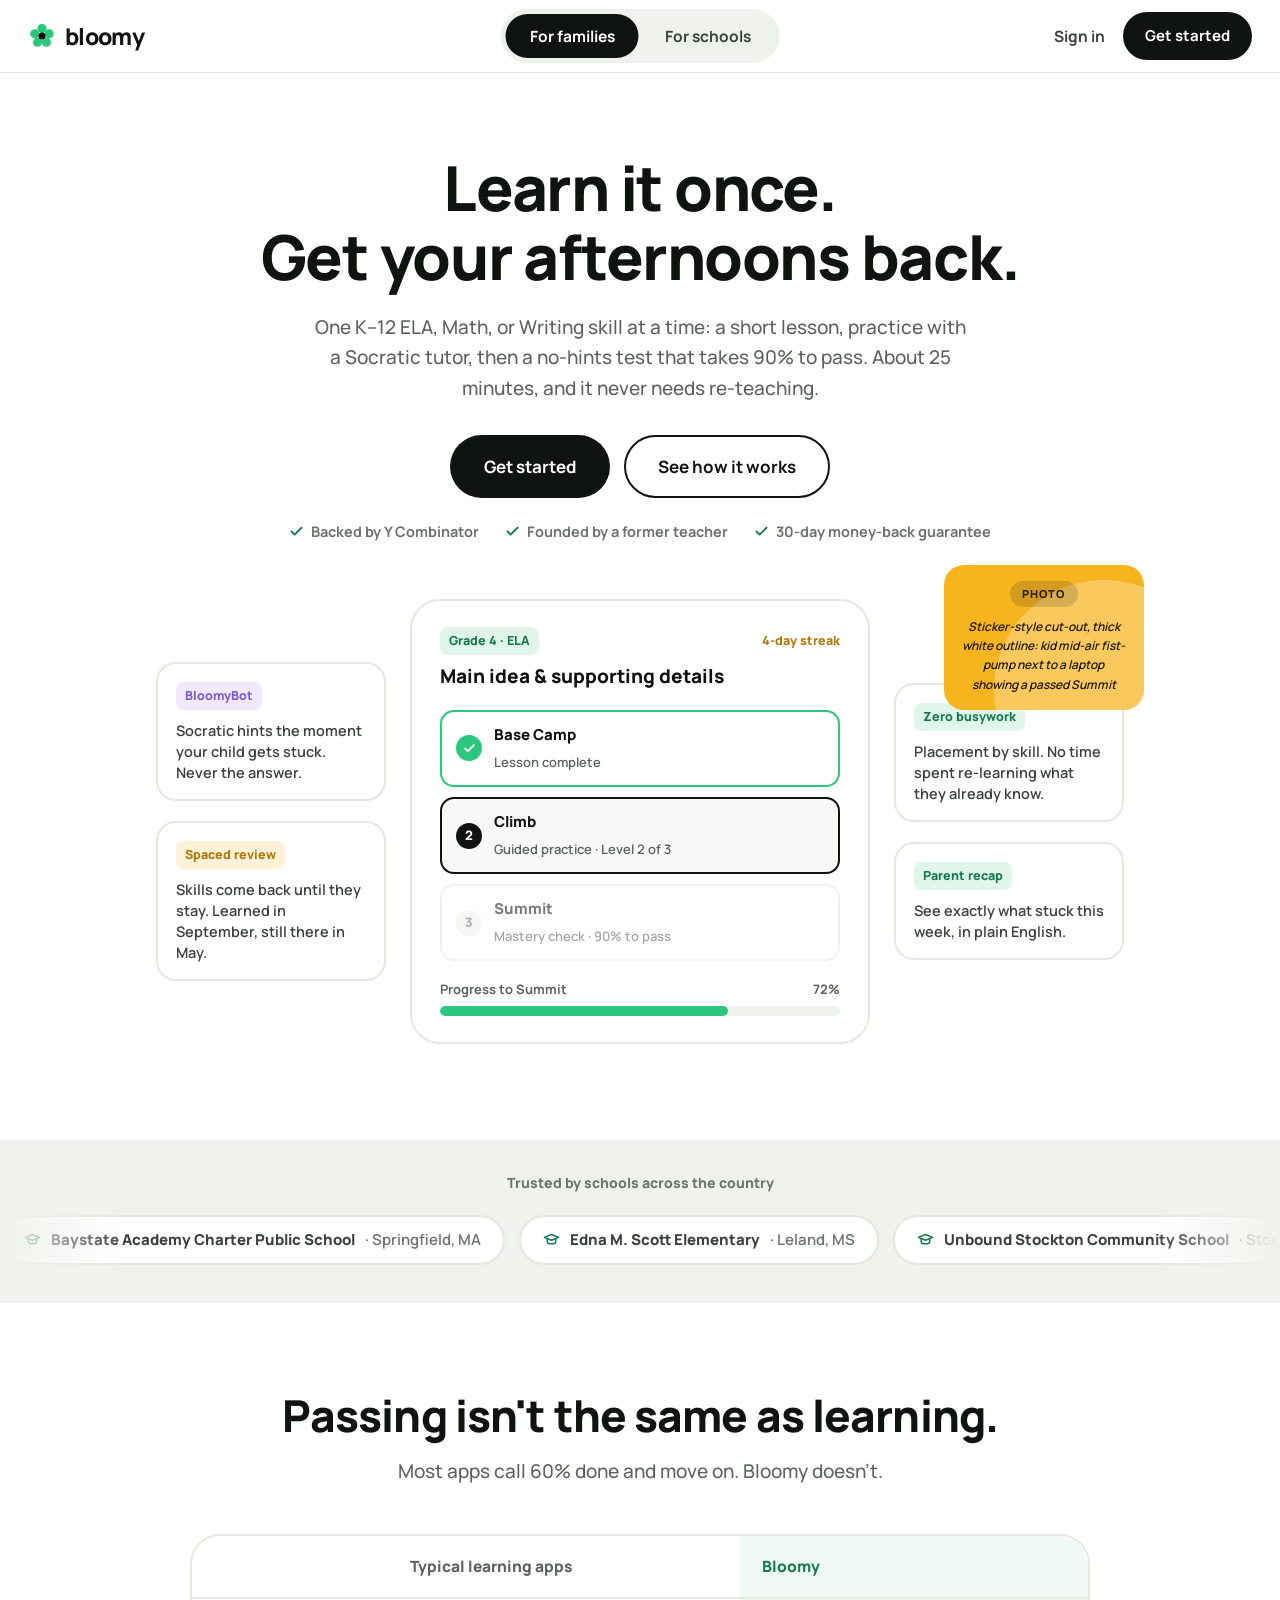
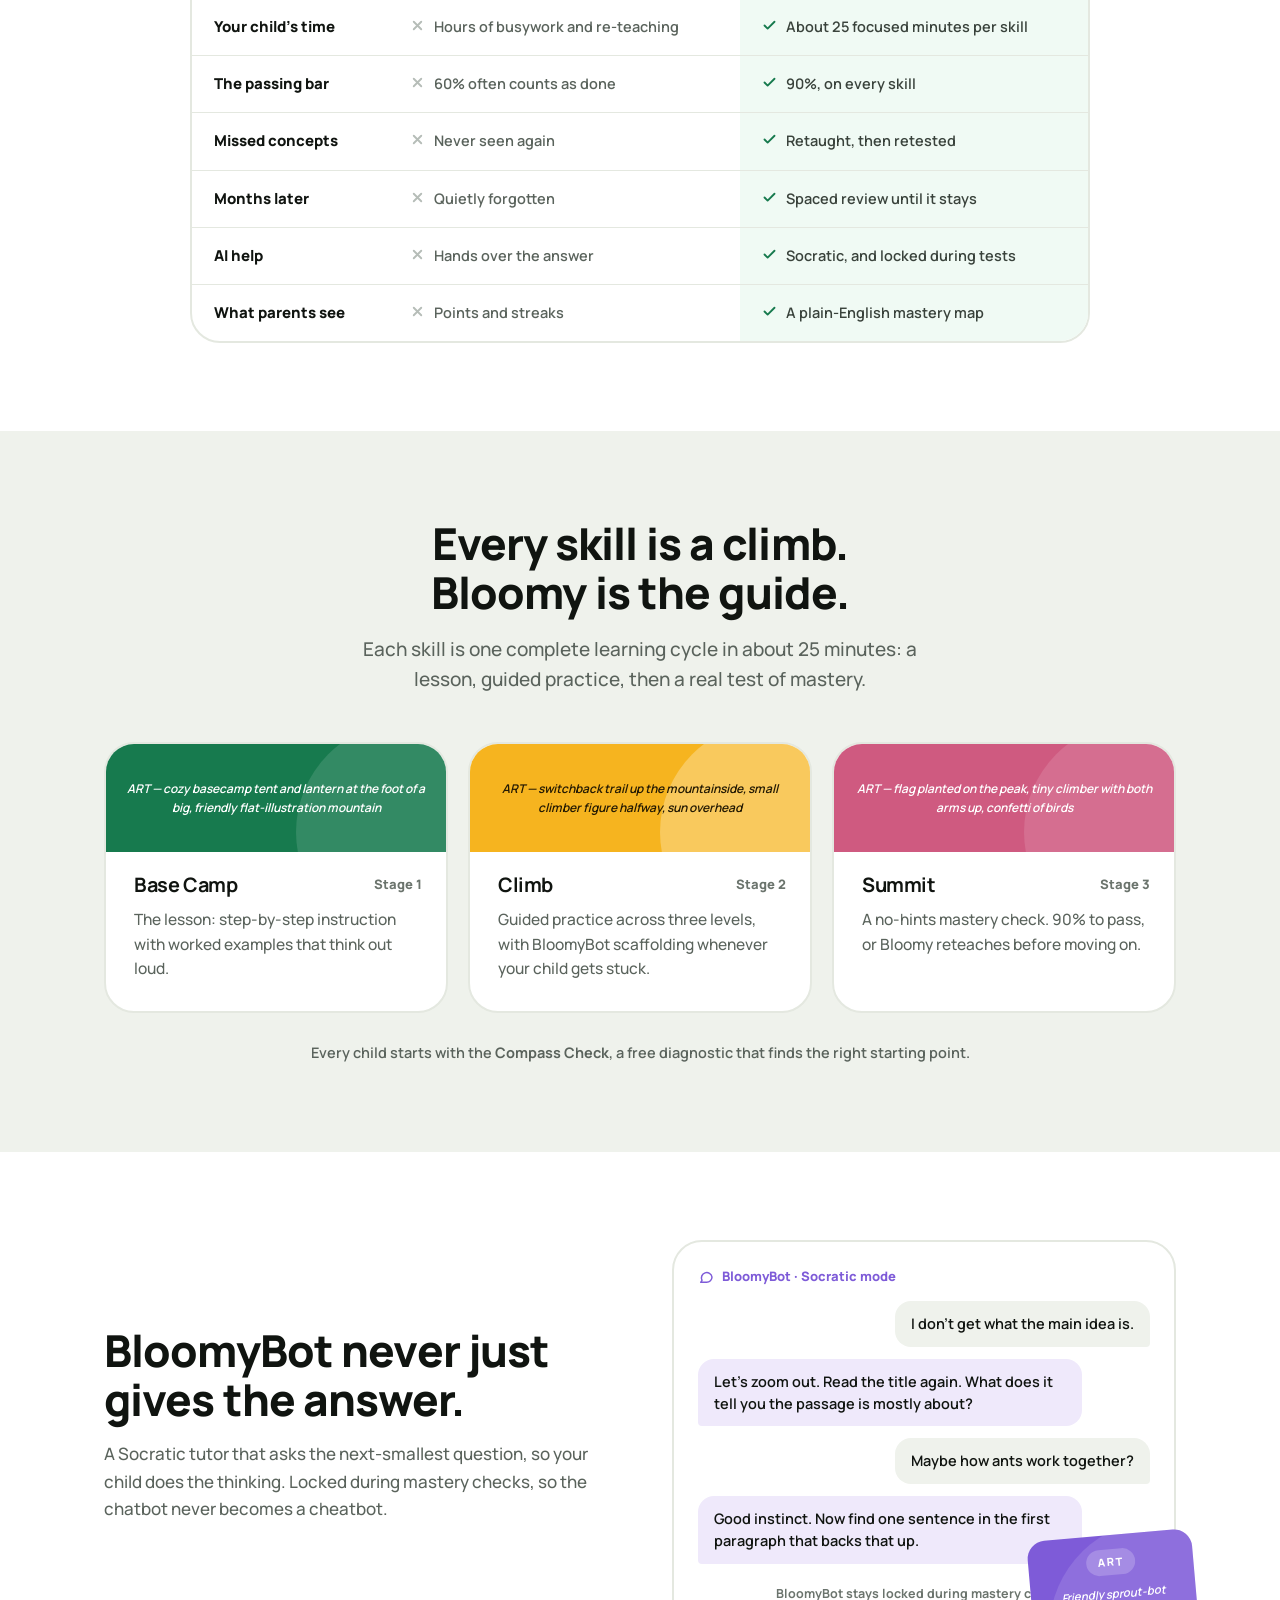
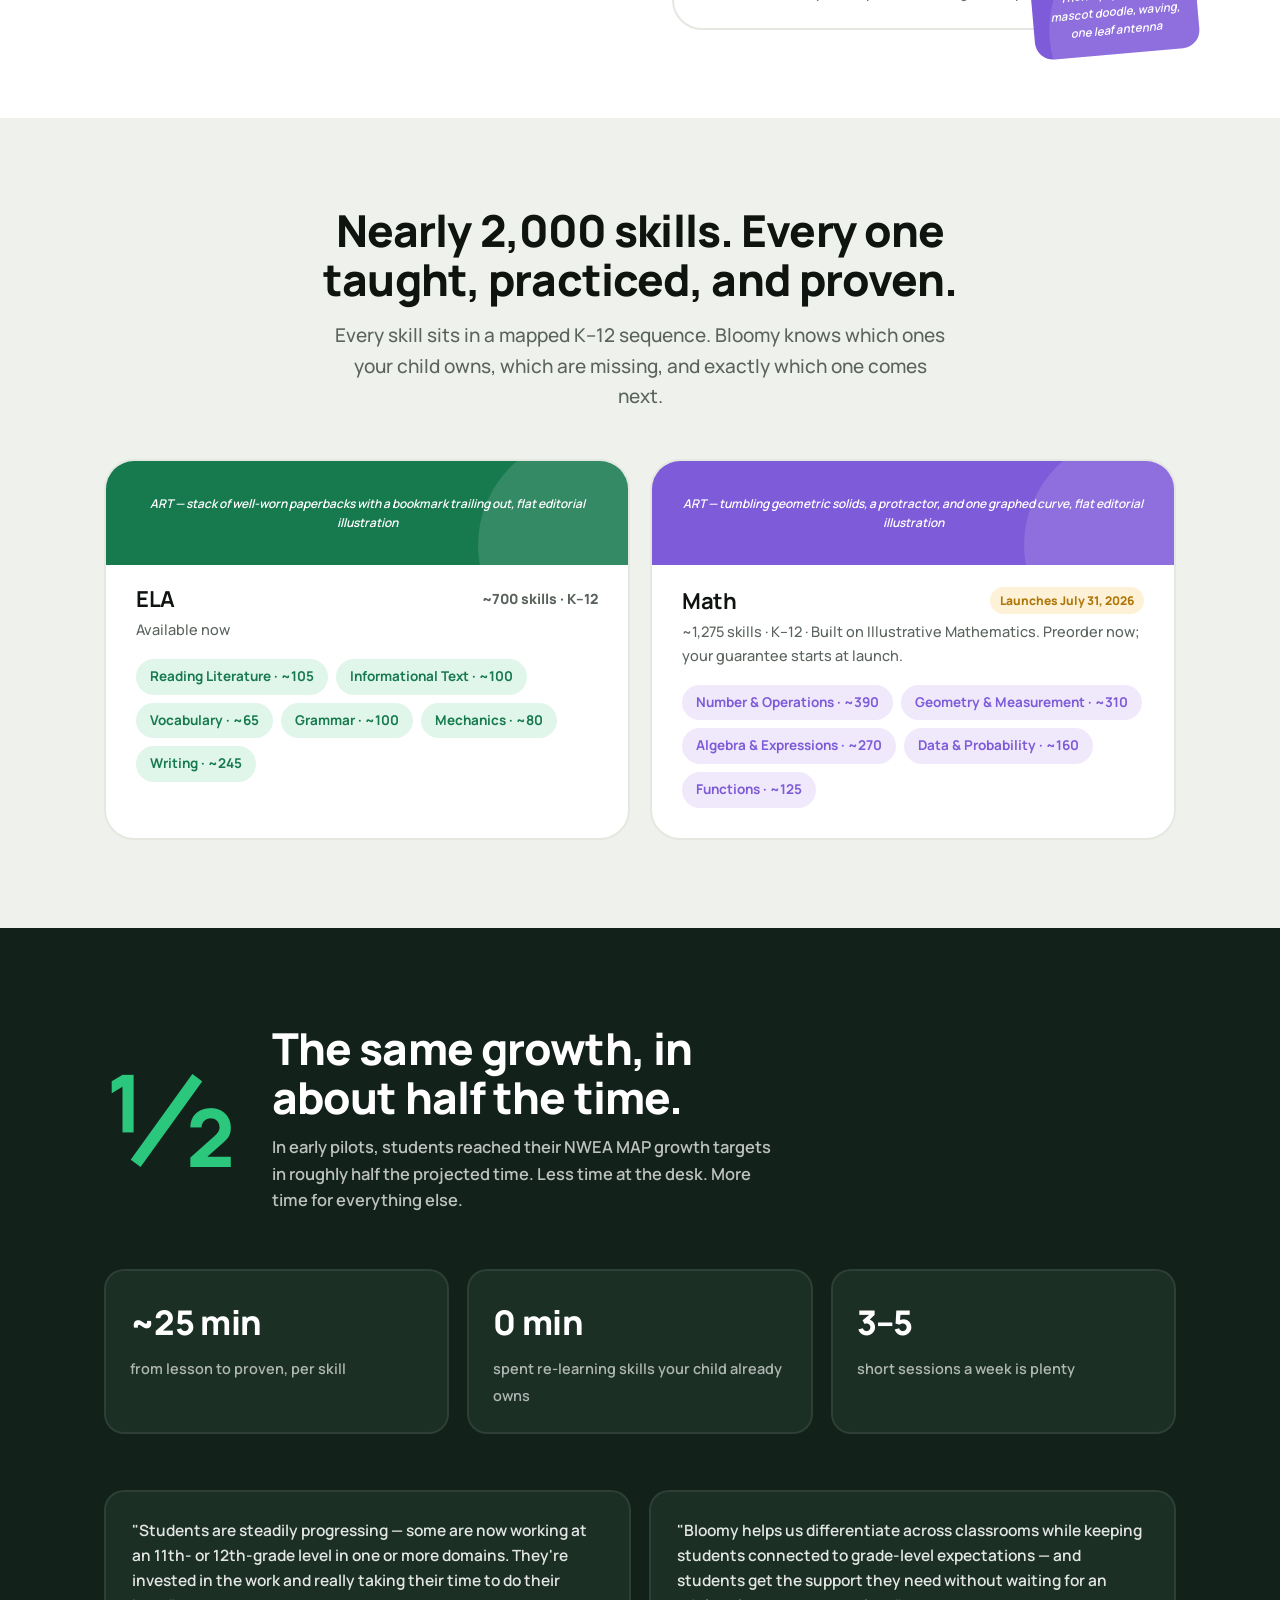
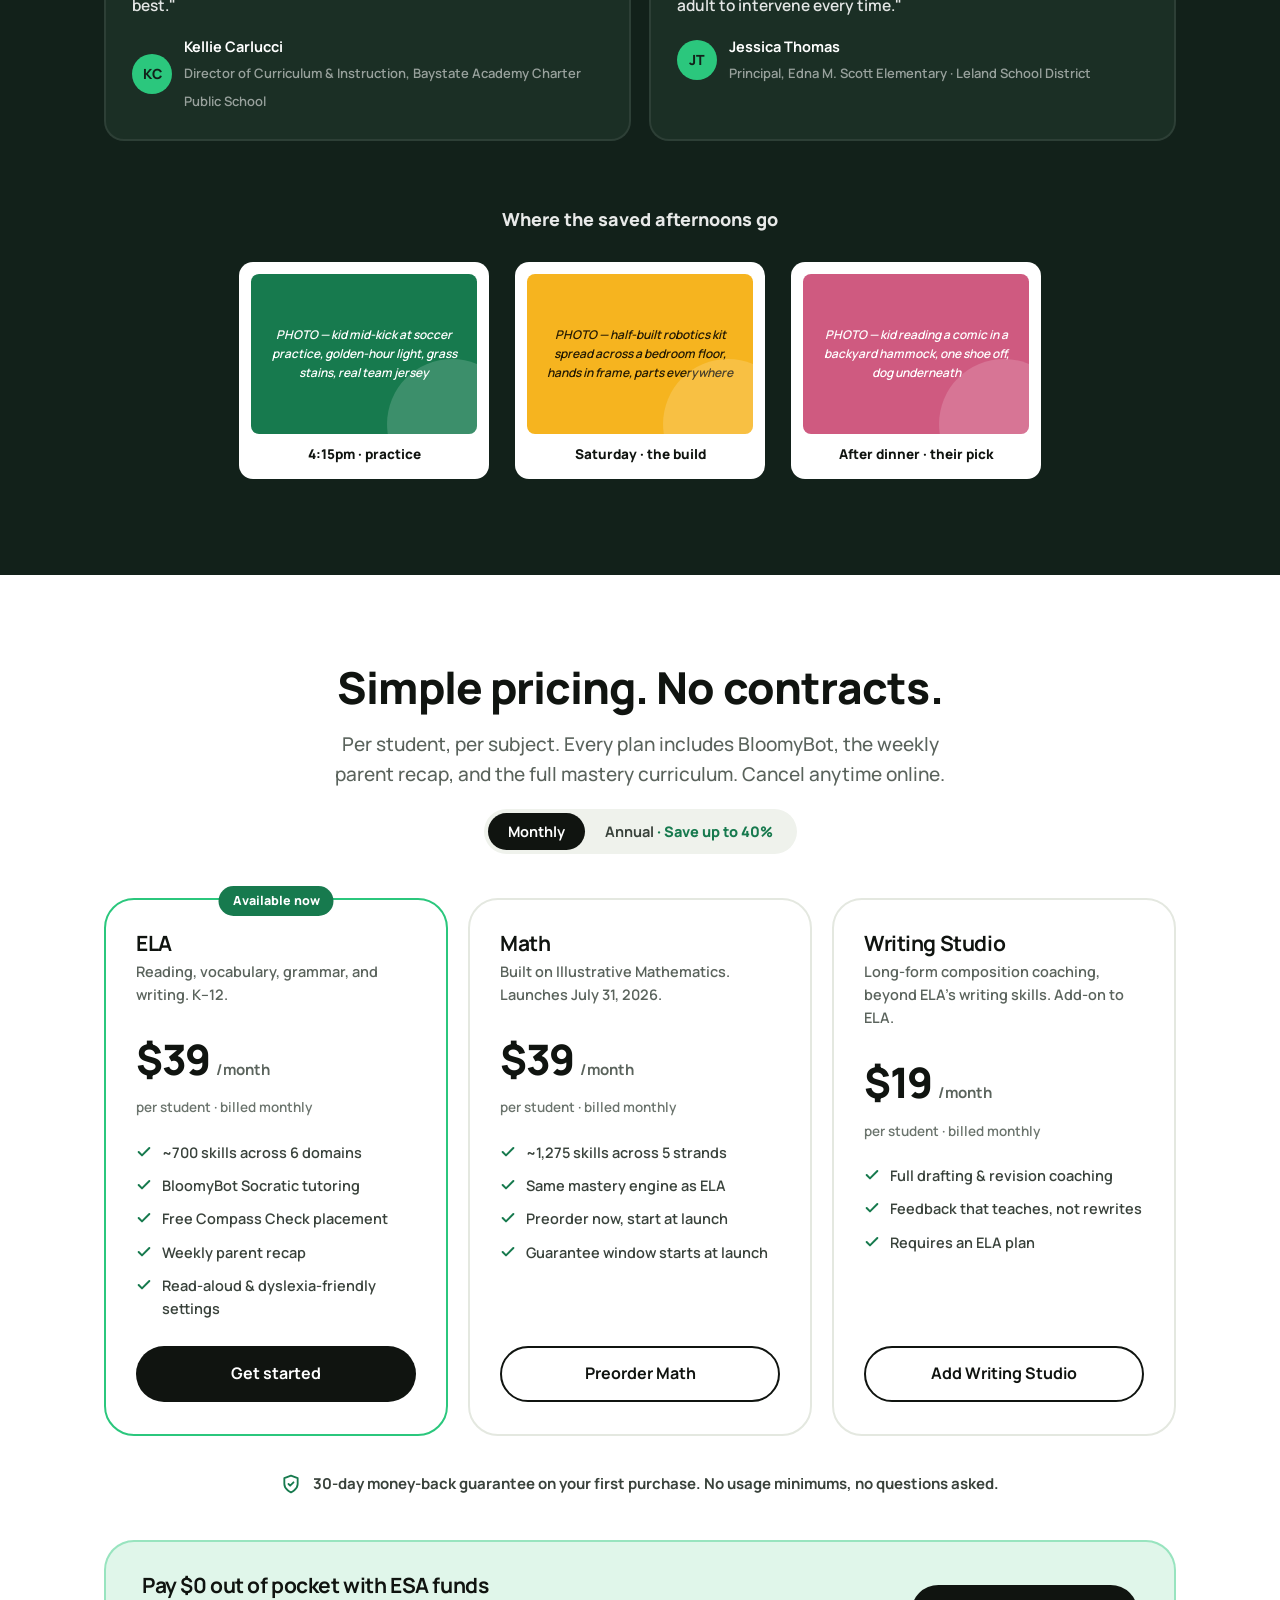
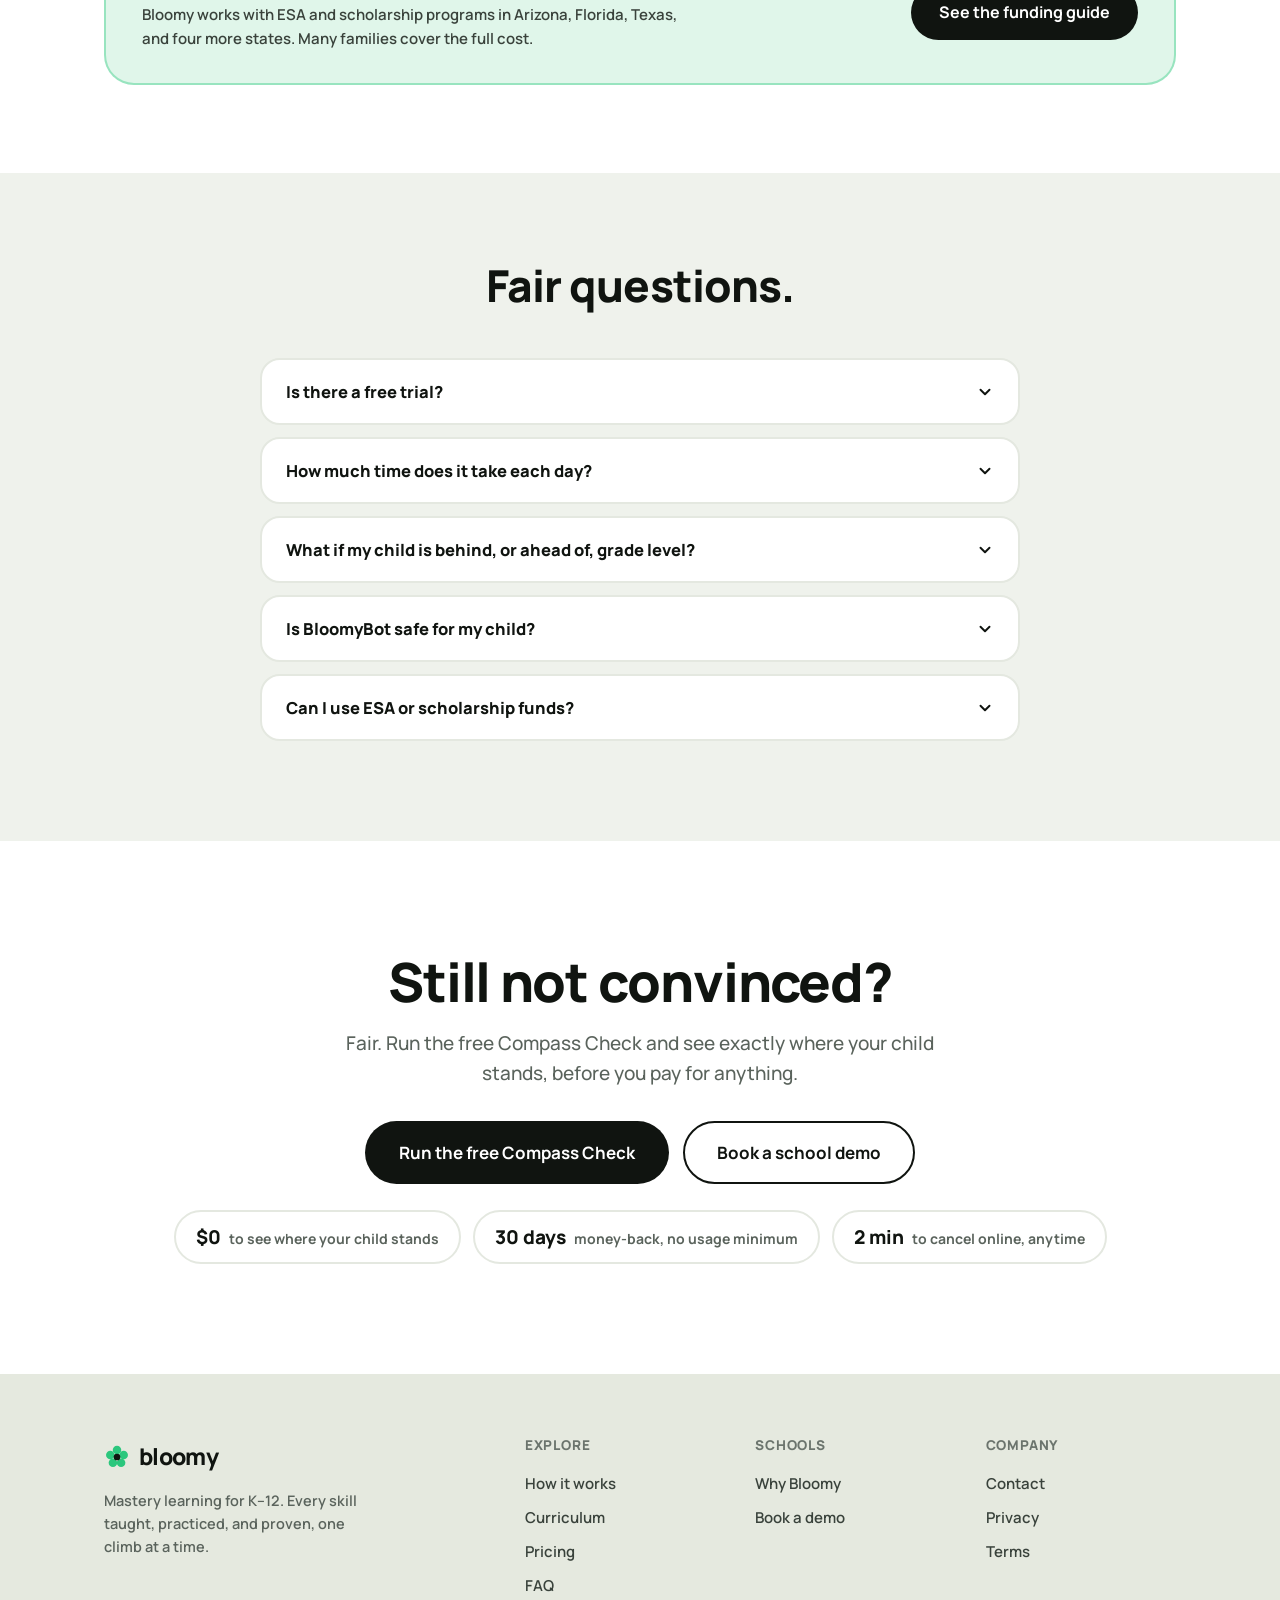
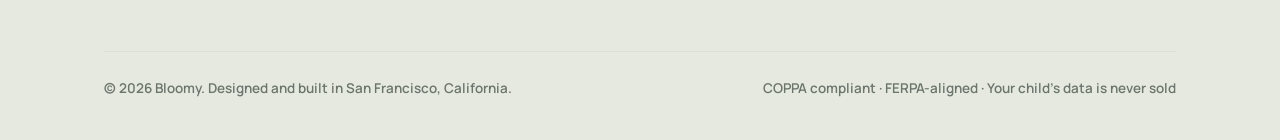
==== index.html @ f1a10308 "Bloomy marketing site redesign: families-first landing + schools page Knowt-inspired styling (flat s" ====
<!DOCTYPE html>
<html lang="en">
<head>
<meta charset="UTF-8">
<meta name="viewport" content="width=device-width, initial-scale=1.0">
<title>Bloomy — Mastery learning for K–12 families</title>
<meta name="description" content="Bloomy is mastery learning for K–12. Every skill taught, proven at 90%, and locked in, in about 25 minutes, so kids finish faster and keep what they learn. ELA now; Math July 31, 2026.">
<link rel="preconnect" href="https://fonts.googleapis.com">
<link rel="preconnect" href="https://fonts.gstatic.com" crossorigin>
<link href="https://fonts.googleapis.com/css2?family=Manrope:wght@500;600;700;800&display=swap" rel="stylesheet">
<link rel="stylesheet" href="styles.css">
</head>
<body>

<!-- ================= NAV ================= -->
<header class="nav">
  <div class="nav-inner">
    <a class="logo" href="index.html" aria-label="Bloomy home">
      <svg width="28" height="28" viewBox="0 0 28 28" aria-hidden="true">
        <g fill="#2bc77d">
          <circle cx="14" cy="6.5" r="4.6"/>
          <circle cx="21.2" cy="11.8" r="4.6"/>
          <circle cx="18.4" cy="20.2" r="4.6"/>
          <circle cx="9.6" cy="20.2" r="4.6"/>
          <circle cx="6.8" cy="11.8" r="4.6"/>
        </g>
        <circle cx="14" cy="14" r="3.6" fill="#101410"/>
      </svg>
      <span class="logo-word">bloomy</span>
    </a>

    <nav class="aud-switch" aria-label="Audience">
      <a href="index.html" class="active" aria-current="page">For families</a>
      <a href="schools.html">For schools</a>
    </nav>

    <div class="nav-cta">
      <a class="signin" href="#">Sign in</a>
      <a class="btn btn-dark" href="#pricing">Get started</a>
      <button class="nav-burger" aria-label="Open menu" aria-expanded="false">
        <svg width="22" height="22" viewBox="0 0 24 24" fill="none" stroke="#101410" stroke-width="2.4" stroke-linecap="round"><path d="M4 7h16M4 12h16M4 17h16"/></svg>
      </button>
    </div>
  </div>

  <div class="mobile-menu">
    <a href="#pricing">Get started</a>
    <a href="#">Sign in</a>
  </div>
</header>

<main>

<!-- ================= HERO ================= -->
<section class="hero">
  <div class="wrap">
    <h1 class="h1">Learn it once. <br>Get your afternoons back.</h1>
    <p class="lede">One K–12 ELA, Math, or Writing skill at a time: a short lesson, practice with a Socratic tutor, then a no-hints test that takes 90% to pass. About 25 minutes, and it never needs re-teaching.</p>

    <div class="hero-ctas">
      <a class="btn btn-dark btn-lg" href="#pricing">Get started</a>
      <a class="btn btn-outline btn-lg" href="#how">See how it works</a>
    </div>

    <div class="hero-trust">
      <span><svg width="15" height="15" viewBox="0 0 24 24" fill="none" stroke="#177a4e" stroke-width="3" stroke-linecap="round" stroke-linejoin="round"><path d="M20 6L9 17l-5-5"/></svg>Backed by Y Combinator</span>
      <span><svg width="15" height="15" viewBox="0 0 24 24" fill="none" stroke="#177a4e" stroke-width="3" stroke-linecap="round" stroke-linejoin="round"><path d="M20 6L9 17l-5-5"/></svg>Founded by a former teacher</span>
      <span><svg width="15" height="15" viewBox="0 0 24 24" fill="none" stroke="#177a4e" stroke-width="3" stroke-linecap="round" stroke-linejoin="round"><path d="M20 6L9 17l-5-5"/></svg>30-day money-back guarantee</span>
    </div>

    <div class="hero-stage">
      <div class="art art--sun hero-sticker reveal">
        <span class="art-tag">PHOTO</span>
        <p>Sticker-style cut-out, thick white outline: kid mid-air fist-pump next to a laptop showing a passed Summit</p>
      </div>
      <div style="display:flex;flex-direction:column;gap:20px;">
        <div class="float-card reveal">
          <span class="fc-tag" style="color:#7e5bd8;background:#efe9fb;">BloomyBot</span>
          <p>Socratic hints the moment your child gets stuck. Never the answer.</p>
        </div>
        <div class="float-card reveal">
          <span class="fc-tag" style="color:#b07708;background:#fdf1d7;">Spaced review</span>
          <p>Skills come back until they stay. Learned in September, still there in May.</p>
        </div>
      </div>

      <div class="mock reveal" role="group" aria-label="Product preview: a Bloomy skill in progress">
        <div class="mock-top">
          <span class="grade">Grade 4 · ELA</span>
          <span class="streak">4-day streak</span>
        </div>
        <p class="skill-name">Main idea &amp; supporting details</p>
        <div class="stages">
          <div class="stage done">
            <span class="dot"><svg width="13" height="13" viewBox="0 0 24 24" fill="none" stroke="#fff" stroke-width="3.4" stroke-linecap="round" stroke-linejoin="round"><path d="M20 6L9 17l-5-5"/></svg></span>
            <div><strong>Base Camp</strong><span>Lesson complete</span></div>
          </div>
          <div class="stage now">
            <span class="dot">2</span>
            <div><strong>Climb</strong><span>Guided practice · Level 2 of 3</span></div>
          </div>
          <div class="stage locked">
            <span class="dot">3</span>
            <div><strong>Summit</strong><span>Mastery check · 90% to pass</span></div>
          </div>
        </div>
        <div class="mock-meter">
          <div class="meter-label"><span>Progress to Summit</span><span>72%</span></div>
          <div class="bar"><i></i></div>
        </div>
      </div>

      <div style="display:flex;flex-direction:column;gap:20px;">
        <div class="float-card reveal">
          <span class="fc-tag" style="color:#177a4e;background:#e0f6ea;">Zero busywork</span>
          <p>Placement by skill. No time spent re-learning what they already know.</p>
        </div>
        <div class="float-card reveal">
          <span class="fc-tag" style="color:#177a4e;background:#e0f6ea;">Parent recap</span>
          <p>See exactly what stuck this week, in plain English.</p>
        </div>
      </div>
    </div>
  </div>
</section>

<!-- ================= PROOF STRIP (scrolling partners) ================= -->
<div class="proof-strip">
  <span class="ps-label">Trusted by schools across the country</span>
  <div class="marquee" aria-label="Partner schools">
    <div class="marquee-track">
      <div class="marquee-set">
        <span class="m-chip"><svg width="17" height="17" viewBox="0 0 24 24" fill="none" stroke="#177a4e" stroke-width="2.2" stroke-linecap="round" stroke-linejoin="round"><path d="M2 9l10-4 10 4-10 4z"/><path d="M6 11v4c0 1.6 2.7 3 6 3s6-1.4 6-3v-4"/></svg>Baystate Academy Charter Public School<span class="m-loc">· Springfield, MA</span></span>
        <span class="m-chip"><svg width="17" height="17" viewBox="0 0 24 24" fill="none" stroke="#177a4e" stroke-width="2.2" stroke-linecap="round" stroke-linejoin="round"><path d="M2 9l10-4 10 4-10 4z"/><path d="M6 11v4c0 1.6 2.7 3 6 3s6-1.4 6-3v-4"/></svg>Edna M. Scott Elementary<span class="m-loc">· Leland, MS</span></span>
        <span class="m-chip"><svg width="17" height="17" viewBox="0 0 24 24" fill="none" stroke="#177a4e" stroke-width="2.2" stroke-linecap="round" stroke-linejoin="round"><path d="M2 9l10-4 10 4-10 4z"/><path d="M6 11v4c0 1.6 2.7 3 6 3s6-1.4 6-3v-4"/></svg>Unbound Stockton Community School<span class="m-loc">· Stockton, CA</span></span>
        <span class="m-chip"><svg width="17" height="17" viewBox="0 0 24 24" fill="none" stroke="#177a4e" stroke-width="2.2" stroke-linecap="round" stroke-linejoin="round"><path d="M2 9l10-4 10 4-10 4z"/><path d="M6 11v4c0 1.6 2.7 3 6 3s6-1.4 6-3v-4"/></svg>Leland School District<span class="m-loc">· Mississippi Delta</span></span>
      </div>
      <div class="marquee-set" aria-hidden="true">
        <span class="m-chip"><svg width="17" height="17" viewBox="0 0 24 24" fill="none" stroke="#177a4e" stroke-width="2.2" stroke-linecap="round" stroke-linejoin="round"><path d="M2 9l10-4 10 4-10 4z"/><path d="M6 11v4c0 1.6 2.7 3 6 3s6-1.4 6-3v-4"/></svg>Baystate Academy Charter Public School<span class="m-loc">· Springfield, MA</span></span>
        <span class="m-chip"><svg width="17" height="17" viewBox="0 0 24 24" fill="none" stroke="#177a4e" stroke-width="2.2" stroke-linecap="round" stroke-linejoin="round"><path d="M2 9l10-4 10 4-10 4z"/><path d="M6 11v4c0 1.6 2.7 3 6 3s6-1.4 6-3v-4"/></svg>Edna M. Scott Elementary<span class="m-loc">· Leland, MS</span></span>
        <span class="m-chip"><svg width="17" height="17" viewBox="0 0 24 24" fill="none" stroke="#177a4e" stroke-width="2.2" stroke-linecap="round" stroke-linejoin="round"><path d="M2 9l10-4 10 4-10 4z"/><path d="M6 11v4c0 1.6 2.7 3 6 3s6-1.4 6-3v-4"/></svg>Unbound Stockton Community School<span class="m-loc">· Stockton, CA</span></span>
        <span class="m-chip"><svg width="17" height="17" viewBox="0 0 24 24" fill="none" stroke="#177a4e" stroke-width="2.2" stroke-linecap="round" stroke-linejoin="round"><path d="M2 9l10-4 10 4-10 4z"/><path d="M6 11v4c0 1.6 2.7 3 6 3s6-1.4 6-3v-4"/></svg>Leland School District<span class="m-loc">· Mississippi Delta</span></span>
      </div>
    </div>
  </div>
</div>

<!-- ================= WHY BLOOMY (comparison) ================= -->
<section id="why">
  <div class="wrap">
    <div class="section-head">
      <h2 class="h2">Passing isn't the same as learning.</h2>
      <p class="lede">Most apps call 60% done and move on. Bloomy doesn't.</p>
    </div>

    <div class="compare-card reveal">
      <div class="compare-scroll">
        <table class="compare">
          <thead>
            <tr>
              <th scope="col"><span class="visually-hidden">Feature</span></th>
              <th scope="col" class="col-them">Typical learning apps</th>
              <th scope="col" class="col-bloomy">Bloomy</th>
            </tr>
          </thead>
          <tbody>
            <tr>
              <td>Your child's time</td>
              <td class="col-them"><span class="mark"><svg width="15" height="15" viewBox="0 0 24 24" fill="none" stroke="#b6bdb8" stroke-width="3" stroke-linecap="round"><path d="M6 6l12 12M18 6L6 18"/></svg>Hours of busywork and re-teaching</span></td>
              <td class="col-bloomy"><span class="mark"><svg width="15" height="15" viewBox="0 0 24 24" fill="none" stroke="#177a4e" stroke-width="3" stroke-linecap="round" stroke-linejoin="round"><path d="M20 6L9 17l-5-5"/></svg>About 25 focused minutes per skill</span></td>
            </tr>
            <tr>
              <td>The passing bar</td>
              <td class="col-them"><span class="mark"><svg width="15" height="15" viewBox="0 0 24 24" fill="none" stroke="#b6bdb8" stroke-width="3" stroke-linecap="round"><path d="M6 6l12 12M18 6L6 18"/></svg>60% often counts as done</span></td>
              <td class="col-bloomy"><span class="mark"><svg width="15" height="15" viewBox="0 0 24 24" fill="none" stroke="#177a4e" stroke-width="3" stroke-linecap="round" stroke-linejoin="round"><path d="M20 6L9 17l-5-5"/></svg>90%, on every skill</span></td>
            </tr>
            <tr>
              <td>Missed concepts</td>
              <td class="col-them"><span class="mark"><svg width="15" height="15" viewBox="0 0 24 24" fill="none" stroke="#b6bdb8" stroke-width="3" stroke-linecap="round"><path d="M6 6l12 12M18 6L6 18"/></svg>Never seen again</span></td>
              <td class="col-bloomy"><span class="mark"><svg width="15" height="15" viewBox="0 0 24 24" fill="none" stroke="#177a4e" stroke-width="3" stroke-linecap="round" stroke-linejoin="round"><path d="M20 6L9 17l-5-5"/></svg>Retaught, then retested</span></td>
            </tr>
            <tr>
              <td>Months later</td>
              <td class="col-them"><span class="mark"><svg width="15" height="15" viewBox="0 0 24 24" fill="none" stroke="#b6bdb8" stroke-width="3" stroke-linecap="round"><path d="M6 6l12 12M18 6L6 18"/></svg>Quietly forgotten</span></td>
              <td class="col-bloomy"><span class="mark"><svg width="15" height="15" viewBox="0 0 24 24" fill="none" stroke="#177a4e" stroke-width="3" stroke-linecap="round" stroke-linejoin="round"><path d="M20 6L9 17l-5-5"/></svg>Spaced review until it stays</span></td>
            </tr>
            <tr>
              <td>AI help</td>
              <td class="col-them"><span class="mark"><svg width="15" height="15" viewBox="0 0 24 24" fill="none" stroke="#b6bdb8" stroke-width="3" stroke-linecap="round"><path d="M6 6l12 12M18 6L6 18"/></svg>Hands over the answer</span></td>
              <td class="col-bloomy"><span class="mark"><svg width="15" height="15" viewBox="0 0 24 24" fill="none" stroke="#177a4e" stroke-width="3" stroke-linecap="round" stroke-linejoin="round"><path d="M20 6L9 17l-5-5"/></svg>Socratic, and locked during tests</span></td>
            </tr>
            <tr>
              <td>What parents see</td>
              <td class="col-them"><span class="mark"><svg width="15" height="15" viewBox="0 0 24 24" fill="none" stroke="#b6bdb8" stroke-width="3" stroke-linecap="round"><path d="M6 6l12 12M18 6L6 18"/></svg>Points and streaks</span></td>
              <td class="col-bloomy"><span class="mark"><svg width="15" height="15" viewBox="0 0 24 24" fill="none" stroke="#177a4e" stroke-width="3" stroke-linecap="round" stroke-linejoin="round"><path d="M20 6L9 17l-5-5"/></svg>A plain-English mastery map</span></td>
            </tr>
          </tbody>
        </table>
      </div>
    </div>
  </div>
</section>

<!-- ================= HOW IT WORKS ================= -->
<section class="section-alt" id="how">
  <div class="wrap">
    <div class="section-head">
      <h2 class="h2">Every skill is a climb.<br>Bloomy is the guide.</h2>
      <p class="lede">Each skill is one complete learning cycle in about 25 minutes: a lesson, guided practice, then a real test of mastery.</p>
    </div>

    <div class="mountain-grid">
      <div class="m-card reveal">
        <div class="art art--green stage-art">
          <p>ART — cozy basecamp tent and lantern at the foot of a big, friendly flat-illustration mountain</p>
        </div>
        <span class="step" style="top:130px;">Stage 1</span>
        <h3>Base Camp</h3>
        <p>The lesson: step-by-step instruction with worked examples that think out loud.</p>
      </div>
      <div class="m-card reveal">
        <div class="art art--sun stage-art">
          <p>ART — switchback trail up the mountainside, small climber figure halfway, sun overhead</p>
        </div>
        <span class="step" style="top:130px;">Stage 2</span>
        <h3>Climb</h3>
        <p>Guided practice across three levels, with BloomyBot scaffolding whenever your child gets stuck.</p>
      </div>
      <div class="m-card reveal">
        <div class="art art--rose stage-art">
          <p>ART — flag planted on the peak, tiny climber with both arms up, confetti of birds</p>
        </div>
        <span class="step" style="top:130px;">Stage 3</span>
        <h3>Summit</h3>
        <p>A no-hints mastery check. 90% to pass, or Bloomy reteaches before moving on.</p>
      </div>
    </div>

    <p class="curr-note">Every child starts with the <strong>Compass Check</strong>, a free diagnostic that finds the right starting point.</p>
  </div>
</section>

<!-- ================= FEATURES ================= -->
<section>
  <div class="wrap">

    <div class="feature-row">
      <div class="fr-copy">
        <h2 class="h2">BloomyBot never just gives the answer.</h2>
        <p class="lede">A Socratic tutor that asks the next-smallest question, so your child does the thinking. Locked during mastery checks, so the chatbot never becomes a cheatbot.</p>
      </div>
      <div class="fr-media">
        <div class="chat reveal" role="group" aria-label="Example BloomyBot conversation">
          <span class="chat-tag">
            <svg width="16" height="16" viewBox="0 0 24 24" fill="none" stroke="#7e5bd8" stroke-width="2.2" stroke-linecap="round" stroke-linejoin="round"><path d="M21 12a8 8 0 0 1-8 8H4l2-3a8 8 0 1 1 15-5z"/></svg>
            BloomyBot · Socratic mode
          </span>
          <div class="bubble student">I don't get what the main idea is.</div>
          <div class="bubble bot">Let's zoom out. Read the title again. What does it tell you the passage is mostly about?</div>
          <div class="bubble student">Maybe how ants work together?</div>
          <div class="bubble bot">Good instinct. Now find one sentence in the first paragraph that backs that up.</div>
          <p class="chat-note">BloomyBot stays locked during mastery checks.</p>
          <div class="art art--lilac mini-sticker">
            <span class="art-tag">ART</span>
            <p>Friendly sprout-bot mascot doodle, waving, one leaf antenna</p>
          </div>
        </div>
      </div>
    </div>

  </div>
</section>

<!-- ================= CURRICULUM ================= -->
<section class="section-alt" id="curriculum">
  <div class="wrap">
    <div class="section-head">
      <h2 class="h2">Nearly 2,000 skills. Every one taught, practiced, and proven.</h2>
      <p class="lede">Every skill sits in a mapped K–12 sequence. Bloomy knows which ones your child owns, which are missing, and exactly which one comes next.</p>
    </div>

    <div class="curr-grid">
      <div class="curr-card reveal">
        <div class="art art--green cc-art">
          <p>ART — stack of well-worn paperbacks with a bookmark trailing out, flat editorial illustration</p>
        </div>
        <div class="cc-head">
          <h3>ELA</h3>
          <span class="cc-count">~700 skills · K–12</span>
        </div>
        <p class="cc-sub">Available now</p>
        <div class="domain-chips">
          <span class="dchip" style="background:#e0f6ea;color:#177a4e;">Reading Literature · ~105</span>
          <span class="dchip" style="background:#e0f6ea;color:#177a4e;">Informational Text · ~100</span>
          <span class="dchip" style="background:#e0f6ea;color:#177a4e;">Vocabulary · ~65</span>
          <span class="dchip" style="background:#e0f6ea;color:#177a4e;">Grammar · ~100</span>
          <span class="dchip" style="background:#e0f6ea;color:#177a4e;">Mechanics · ~80</span>
          <span class="dchip" style="background:#e0f6ea;color:#177a4e;">Writing · ~245</span>
        </div>
      </div>

      <div class="curr-card reveal">
        <div class="art art--lilac cc-art">
          <p>ART — tumbling geometric solids, a protractor, and one graphed curve, flat editorial illustration</p>
        </div>
        <div class="cc-head">
          <h3>Math</h3>
          <span class="badge-soon">Launches July 31, 2026</span>
        </div>
        <p class="cc-sub">~1,275 skills · K–12 · Built on Illustrative Mathematics. Preorder now; your guarantee starts at launch.</p>
        <div class="domain-chips">
          <span class="dchip" style="background:#efe9fb;color:#7e5bd8;">Number &amp; Operations · ~390</span>
          <span class="dchip" style="background:#efe9fb;color:#7e5bd8;">Geometry &amp; Measurement · ~310</span>
          <span class="dchip" style="background:#efe9fb;color:#7e5bd8;">Algebra &amp; Expressions · ~270</span>
          <span class="dchip" style="background:#efe9fb;color:#7e5bd8;">Data &amp; Probability · ~160</span>
          <span class="dchip" style="background:#efe9fb;color:#7e5bd8;">Functions · ~125</span>
        </div>
      </div>
    </div>

  </div>
</section>

<!-- ================= RESULTS (dark band) ================= -->
<section class="dark-band">
  <div class="wrap">
    <div class="db-hero">
      <div class="db-stat"><div class="huge">½</div></div>
      <div class="db-copy">
        <h2 class="h2">The same growth, in about half the time.</h2>
        <p>In early pilots, students reached their NWEA MAP growth targets in roughly half the projected time. Less time at the desk. More time for everything else.</p>
      </div>
    </div>

    <div class="db-stats">
      <div class="db-tile reveal"><b>~25 min</b><span>from lesson to proven, per skill</span></div>
      <div class="db-tile reveal"><b>0 min</b><span>spent re-learning skills your child already owns</span></div>
      <div class="db-tile reveal"><b>3–5</b><span>short sessions a week is plenty</span></div>
    </div>

    <div class="db-quotes">
      <div class="q-card reveal">
        <p>"Students are steadily progressing — some are now working at an 11th- or 12th-grade level in one or more domains. They're invested in the work and really taking their time to do their best."</p>
        <div class="q-who">
          <span class="avatar">KC</span>
          <div><b>Kellie Carlucci</b><span>Director of Curriculum &amp; Instruction, Baystate Academy Charter Public School</span></div>
        </div>
      </div>
      <div class="q-card reveal">
        <p>"Bloomy helps us differentiate across classrooms while keeping students connected to grade-level expectations — and students get the support they need without waiting for an adult to intervene every time."</p>
        <div class="q-who">
          <span class="avatar">JT</span>
          <div><b>Jessica Thomas</b><span>Principal, Edna M. Scott Elementary · Leland School District</span></div>
        </div>
      </div>
    </div>

    <p class="pol-title">Where the saved afternoons go</p>
    <div class="polaroids">
      <figure class="polaroid reveal">
        <div class="pol-ph art--green">PHOTO — kid mid-kick at soccer practice, golden-hour light, grass stains, real team jersey</div>
        <figcaption>4:15pm · practice</figcaption>
      </figure>
      <figure class="polaroid reveal">
        <div class="pol-ph art--sun">PHOTO — half-built robotics kit spread across a bedroom floor, hands in frame, parts everywhere</div>
        <figcaption>Saturday · the build</figcaption>
      </figure>
      <figure class="polaroid reveal">
        <div class="pol-ph art--rose">PHOTO — kid reading a comic in a backyard hammock, one shoe off, dog underneath</div>
        <figcaption>After dinner · their pick</figcaption>
      </figure>
    </div>
  </div>
</section>

<!-- ================= PRICING ================= -->
<section id="pricing">
  <div class="wrap">
    <div class="section-head" style="margin-bottom:0;">
      <h2 class="h2">Simple pricing. No contracts.</h2>
      <p class="lede">Per student, per subject. Every plan includes BloomyBot, the weekly parent recap, and the full mastery curriculum. Cancel anytime online.</p>
      <div class="toggle" role="group" aria-label="Billing period">
        <button type="button" class="bill-btn active" data-bill="monthly" aria-pressed="true">Monthly</button>
        <button type="button" class="bill-btn" data-bill="annual" aria-pressed="false">Annual <span class="save">· Save up to 40%</span></button>
      </div>
    </div>

    <div class="price-grid">
      <div class="price-card featured reveal">
        <span class="pc-flag">Available now</span>
        <h3>ELA</h3>
        <p class="pc-sub">Reading, vocabulary, grammar, and writing. K–12.</p>
        <div class="pc-price"><b class="amt" data-monthly="$39" data-annual="$279">$39</b><span class="per" data-monthly="/month" data-annual="/year">/month</span></div>
        <p class="pc-per">per student · <span class="equiv" data-monthly="billed monthly" data-annual="that's about $23/month">billed monthly</span></p>
        <ul class="pc-list">
          <li><svg width="16" height="16" viewBox="0 0 24 24" fill="none" stroke="#177a4e" stroke-width="3" stroke-linecap="round" stroke-linejoin="round"><path d="M20 6L9 17l-5-5"/></svg>~700 skills across 6 domains</li>
          <li><svg width="16" height="16" viewBox="0 0 24 24" fill="none" stroke="#177a4e" stroke-width="3" stroke-linecap="round" stroke-linejoin="round"><path d="M20 6L9 17l-5-5"/></svg>BloomyBot Socratic tutoring</li>
          <li><svg width="16" height="16" viewBox="0 0 24 24" fill="none" stroke="#177a4e" stroke-width="3" stroke-linecap="round" stroke-linejoin="round"><path d="M20 6L9 17l-5-5"/></svg>Free Compass Check placement</li>
          <li><svg width="16" height="16" viewBox="0 0 24 24" fill="none" stroke="#177a4e" stroke-width="3" stroke-linecap="round" stroke-linejoin="round"><path d="M20 6L9 17l-5-5"/></svg>Weekly parent recap</li>
          <li><svg width="16" height="16" viewBox="0 0 24 24" fill="none" stroke="#177a4e" stroke-width="3" stroke-linecap="round" stroke-linejoin="round"><path d="M20 6L9 17l-5-5"/></svg>Read-aloud &amp; dyslexia-friendly settings</li>
        </ul>
        <a class="btn btn-dark" href="#">Get started</a>
      </div>

      <div class="price-card reveal">
        <h3>Math</h3>
        <p class="pc-sub">Built on Illustrative Mathematics. Launches July 31, 2026.</p>
        <div class="pc-price"><b class="amt" data-monthly="$39" data-annual="$279">$39</b><span class="per" data-monthly="/month" data-annual="/year">/month</span></div>
        <p class="pc-per">per student · <span class="equiv" data-monthly="billed monthly" data-annual="that's about $23/month">billed monthly</span></p>
        <ul class="pc-list">
          <li><svg width="16" height="16" viewBox="0 0 24 24" fill="none" stroke="#177a4e" stroke-width="3" stroke-linecap="round" stroke-linejoin="round"><path d="M20 6L9 17l-5-5"/></svg>~1,275 skills across 5 strands</li>
          <li><svg width="16" height="16" viewBox="0 0 24 24" fill="none" stroke="#177a4e" stroke-width="3" stroke-linecap="round" stroke-linejoin="round"><path d="M20 6L9 17l-5-5"/></svg>Same mastery engine as ELA</li>
          <li><svg width="16" height="16" viewBox="0 0 24 24" fill="none" stroke="#177a4e" stroke-width="3" stroke-linecap="round" stroke-linejoin="round"><path d="M20 6L9 17l-5-5"/></svg>Preorder now, start at launch</li>
          <li><svg width="16" height="16" viewBox="0 0 24 24" fill="none" stroke="#177a4e" stroke-width="3" stroke-linecap="round" stroke-linejoin="round"><path d="M20 6L9 17l-5-5"/></svg>Guarantee window starts at launch</li>
        </ul>
        <a class="btn btn-outline" href="#">Preorder Math</a>
      </div>

      <div class="price-card reveal">
        <h3>Writing Studio</h3>
        <p class="pc-sub">Long-form composition coaching, beyond ELA's writing skills. Add-on to ELA.</p>
        <div class="pc-price"><b class="amt" data-monthly="$19" data-annual="$139">$19</b><span class="per" data-monthly="/month" data-annual="/year">/month</span></div>
        <p class="pc-per">per student · <span class="equiv" data-monthly="billed monthly" data-annual="that's about $12/month">billed monthly</span></p>
        <ul class="pc-list">
          <li><svg width="16" height="16" viewBox="0 0 24 24" fill="none" stroke="#177a4e" stroke-width="3" stroke-linecap="round" stroke-linejoin="round"><path d="M20 6L9 17l-5-5"/></svg>Full drafting &amp; revision coaching</li>
          <li><svg width="16" height="16" viewBox="0 0 24 24" fill="none" stroke="#177a4e" stroke-width="3" stroke-linecap="round" stroke-linejoin="round"><path d="M20 6L9 17l-5-5"/></svg>Feedback that teaches, not rewrites</li>
          <li><svg width="16" height="16" viewBox="0 0 24 24" fill="none" stroke="#177a4e" stroke-width="3" stroke-linecap="round" stroke-linejoin="round"><path d="M20 6L9 17l-5-5"/></svg>Requires an ELA plan</li>
        </ul>
        <a class="btn btn-outline" href="#">Add Writing Studio</a>
      </div>
    </div>

    <div class="guarantee">
      <svg width="20" height="20" viewBox="0 0 24 24" fill="none" stroke="#177a4e" stroke-width="2.2" stroke-linecap="round" stroke-linejoin="round"><path d="M12 22s8-3.5 8-10V5l-8-3-8 3v7c0 6.5 8 10 8 10z"/><path d="M9 12l2 2 4-4"/></svg>
      30-day money-back guarantee on your first purchase. No usage minimums, no questions asked.
    </div>

    <div class="esa reveal">
      <div>
        <h3>Pay $0 out of pocket with ESA funds</h3>
        <p>Bloomy works with ESA and scholarship programs in Arizona, Florida, Texas, and four more states. Many families cover the full cost.</p>
      </div>
      <a class="btn btn-dark" href="#">See the funding guide</a>
    </div>
  </div>
</section>

<!-- ================= FAQ ================= -->
<section id="faq" class="section-alt">
  <div class="wrap">
    <div class="section-head">
      <h2 class="h2">Fair questions.</h2>
    </div>
    <div class="faq">

      <div class="faq-item">
        <button aria-expanded="false">Is there a free trial?
          <svg class="chev" width="18" height="18" viewBox="0 0 24 24" fill="none" stroke="#101410" stroke-width="2.6" stroke-linecap="round" stroke-linejoin="round"><path d="M6 9l6 6 6-6"/></svg>
        </button>
        <div class="faq-a"><p>Not a timed trial. Instead: the Compass Check placement diagnostic is free before you buy, and your first purchase carries a 30-day money-back guarantee with no usage minimum. Try it for a month with nothing at risk.</p></div>
      </div>

      <div class="faq-item">
        <button aria-expanded="false">How much time does it take each day?
          <svg class="chev" width="18" height="18" viewBox="0 0 24 24" fill="none" stroke="#101410" stroke-width="2.6" stroke-linecap="round" stroke-linejoin="round"><path d="M6 9l6 6 6-6"/></svg>
        </button>
        <div class="faq-a"><p>One skill is a complete learning cycle in about 25 minutes: lesson, practice, and mastery check. Most families run one skill per sitting, three to five days a week per subject.</p></div>
      </div>

      <div class="faq-item">
        <button aria-expanded="false">What if my child is behind, or ahead of, grade level?
          <svg class="chev" width="18" height="18" viewBox="0 0 24 24" fill="none" stroke="#101410" stroke-width="2.6" stroke-linecap="round" stroke-linejoin="round"><path d="M6 9l6 6 6-6"/></svg>
        </button>
        <div class="faq-a"><p>That's exactly who Bloomy is built for. The Compass Check places your child by skill, not by grade label, and every plan spans the full K–12 sequence. A 6th grader can shore up 4th-grade gaps and push into 8th-grade skills in the same week.</p></div>
      </div>

      <div class="faq-item">
        <button aria-expanded="false">Is BloomyBot safe for my child?
          <svg class="chev" width="18" height="18" viewBox="0 0 24 24" fill="none" stroke="#101410" stroke-width="2.6" stroke-linecap="round" stroke-linejoin="round"><path d="M6 9l6 6 6-6"/></svg>
        </button>
        <div class="faq-a"><p>BloomyBot only tutors: it scaffolds schoolwork and declines everything else. Any unsafe or distressed message triggers an immediate email alert to you. It's locked during assessments, and our AI providers are contractually barred from training on your child's data.</p></div>
      </div>

      <div class="faq-item">
        <button aria-expanded="false">Can I use ESA or scholarship funds?
          <svg class="chev" width="18" height="18" viewBox="0 0 24 24" fill="none" stroke="#101410" stroke-width="2.6" stroke-linecap="round" stroke-linejoin="round"><path d="M6 9l6 6 6-6"/></svg>
        </button>
        <div class="faq-a"><p>Yes. Bloomy works with programs in Arizona, Florida, Texas, Alabama, Arkansas, New Hampshire, and Alaska, through marketplaces like ClassWallet and Odyssey, direct invoicing, or reimbursement. Many families pay $0 out of pocket. See the funding guide for your state.</p></div>
      </div>

    </div>
  </div>
</section>

<!-- ================= STILL NOT CONVINCED ================= -->
<section class="final-cta">
  <div class="wrap">
    <h2 class="h1">Still not convinced?</h2>
    <p class="lede">Fair. Run the free Compass Check and see exactly where your child stands, before you pay for anything.</p>
    <div class="hero-ctas">
      <a class="btn btn-dark btn-lg" href="#pricing">Run the free Compass Check</a>
      <a class="btn btn-outline btn-lg" href="schools.html">Book a school demo</a>
    </div>
    <div class="statchips" style="margin-top:26px;">
      <div class="statchip"><b>$0</b><span>to see where your child stands</span></div>
      <div class="statchip"><b>30 days</b><span>money-back, no usage minimum</span></div>
      <div class="statchip"><b>2 min</b><span>to cancel online, anytime</span></div>
    </div>
  </div>
</section>

</main>

<!-- ================= FOOTER ================= -->
<footer>
  <div class="wrap">
    <div class="foot-grid">
      <div class="foot-brand">
        <a class="logo" href="index.html">
          <svg width="26" height="26" viewBox="0 0 28 28" aria-hidden="true">
            <g fill="#2bc77d">
              <circle cx="14" cy="6.5" r="4.6"/><circle cx="21.2" cy="11.8" r="4.6"/><circle cx="18.4" cy="20.2" r="4.6"/><circle cx="9.6" cy="20.2" r="4.6"/><circle cx="6.8" cy="11.8" r="4.6"/>
            </g>
            <circle cx="14" cy="14" r="3.6" fill="#101410"/>
          </svg>
          bloomy
        </a>
        <p>Mastery learning for K–12. Every skill taught, practiced, and proven, one climb at a time.</p>
      </div>
      <div class="foot-col">
        <h3>Explore</h3>
        <a href="#how">How it works</a>
        <a href="#curriculum">Curriculum</a>
        <a href="#pricing">Pricing</a>
        <a href="#faq">FAQ</a>
      </div>
      <div class="foot-col">
        <h3>Schools</h3>
        <a href="schools.html">Why Bloomy</a>
        <a href="schools.html#demo">Book a demo</a>
      </div>
      <div class="foot-col">
        <h3>Company</h3>
        <a href="mailto:hello@bloomylearning.com">Contact</a>
        <a href="#">Privacy</a>
        <a href="#">Terms</a>
      </div>
    </div>
    <div class="foot-base">
      <span>© 2026 Bloomy. Designed and built in San Francisco, California.</span>
      <span>COPPA compliant · FERPA-aligned · Your child's data is never sold</span>
    </div>
  </div>
</footer>

<script src="main.js"></script>
</body>
</html>
---- styles.css ----
/* ============================================================
   Bloomy — design system
   Knowt-style structure (flat monochrome canvas, pills, outlines)
   IXL-style brand logic (audience color lanes, proof density)
   Lanes: green = families (default), blue = schools
   ============================================================ */

:root {
  /* Ink & canvas */
  --ink: #101410;
  --ink-soft: #39423b;
  --body: #5a635c;
  --muted: #6b746d;
  --canvas: #f7f8f5;
  --surface: #ffffff;
  --surface-alt: #eff2ec;
  --line: #e4e8e0;
  --dark: #12211a;
  --dark-soft: #1b2f25;

  /* Brand green (families lane) */
  --green: #2bc77d;
  --green-deep: #177a4e;
  --green-tint: #e0f6ea;

  /* Schools lane */
  --blue: #2d5bd1;
  --blue-deep: #24479f;
  --blue-tint: #e6edfb;

  /* Support pastels (content coding, Knowt-style rationing) */
  --lilac: #7e5bd8;
  --lilac-tint: #efe9fb;
  --sun: #f4a91c;
  --sun-deep: #b07708;
  --sun-tint: #fdf1d7;
  --rose: #cf5a80;
  --rose-tint: #fbe9ef;

  /* Shape */
  --r-lg: 30px;
  --r-md: 20px;
  --r-sm: 12px;

  --font: "Manrope", "Avenir Next", "Segoe UI", system-ui, sans-serif;
  --maxw: 1120px;
}

* { margin: 0; padding: 0; box-sizing: border-box; }

html { scroll-behavior: smooth; }

body {
  font-family: var(--font);
  font-weight: 500;
  font-size: 17px;
  line-height: 1.6;
  color: var(--ink);
  background: var(--surface);
  -webkit-font-smoothing: antialiased;
}

img, svg { display: block; }
a { color: inherit; text-decoration: none; }
ul { list-style: none; }
button { font-family: inherit; cursor: pointer; }

.wrap {
  max-width: var(--maxw);
  margin: 0 auto;
  padding: 0 24px;
}

.visually-hidden {
  position: absolute;
  width: 1px; height: 1px;
  overflow: hidden;
  clip: rect(0 0 0 0);
  white-space: nowrap;
}

/* ---------- Type ---------- */

h1, h2, h3 { letter-spacing: -0.02em; line-height: 1.12; }

.h1 {
  font-size: clamp(40px, 5.4vw, 62px);
  font-weight: 800;
}

.h2 {
  font-size: clamp(30px, 3.8vw, 44px);
  font-weight: 800;
}

.h3 { font-size: 21px; font-weight: 800; }

.lede {
  font-size: 19px;
  color: var(--body);
  max-width: 620px;
}

.center { text-align: center; }
.center .lede { margin-left: auto; margin-right: auto; }

/* ---------- Buttons: pills, invert on hover ---------- */

.btn {
  display: inline-flex;
  align-items: center;
  gap: 8px;
  border-radius: 999px;
  border: 2px solid transparent;
  font-size: 16px;
  font-weight: 700;
  padding: 13px 26px;
  transition: all 0.2s ease;
  white-space: nowrap;
}

.btn-dark { background: var(--ink); color: #fff; }
.btn-dark:hover { background: var(--surface); color: var(--ink); border-color: var(--ink); }

.btn-outline { border-color: var(--ink); color: var(--ink); background: transparent; }
.btn-outline:hover { background: var(--ink); color: #fff; }

.btn-light { background: #fff; color: var(--ink); }
.btn-light:hover { background: transparent; color: #fff; border-color: #fff; }

.btn-lg { padding: 16px 32px; font-size: 17px; }

/* ---------- Nav ---------- */

/* Full-width bar that follows the user: logo left, audience tabs center, actions right */
.nav {
  position: sticky;
  top: 0;
  z-index: 50;
  background: rgba(255, 255, 255, 0.94);
  backdrop-filter: blur(10px);
  border-bottom: 1px solid var(--line);
}

.nav-inner {
  padding: 12px 28px;
  display: flex;
  align-items: center;
  justify-content: space-between;
  position: relative;
}

.logo { display: flex; align-items: center; gap: 9px; font-size: 23px; font-weight: 800; letter-spacing: -0.03em; }

/* Audience switcher — centered, the bar's only navigation */
.aud-switch {
  display: flex;
  background: var(--surface-alt);
  border-radius: 999px;
  padding: 5px;
  gap: 2px;
  position: absolute;
  left: 50%;
  transform: translateX(-50%);
}

.aud-switch a {
  font-size: 15.5px;
  font-weight: 700;
  padding: 10px 24px;
  border-radius: 999px;
  color: var(--ink-soft);
  transition: color 0.15s ease, background 0.15s ease;
  white-space: nowrap;
}

.aud-switch a:hover { color: var(--ink); }
.aud-switch a.active { background: var(--ink); color: #fff; }

.nav-cta { display: flex; align-items: center; gap: 18px; }
.nav-cta .signin { font-size: 15.5px; font-weight: 700; color: var(--ink-soft); }
.nav-cta .signin:hover { color: var(--ink); }
.nav-cta .btn { padding: 10px 20px; font-size: 15px; }

.nav-burger {
  display: none;
  background: none;
  border: none;
  width: 40px; height: 40px;
  border-radius: 999px;
  align-items: center;
  justify-content: center;
}
.nav-burger:hover { background: var(--surface-alt); }

.mobile-menu {
  display: none;
  background: #fff;
  border-top: 1px solid var(--line);
  padding: 8px 28px 14px;
}
.mobile-menu a { display: block; padding: 12px 0; font-weight: 700; font-size: 16.5px; }
.mobile-menu a + a { border-top: 1px solid var(--line); }
.mobile-menu.open { display: block; }

/* ---------- Sections ---------- */

section { padding: 88px 0; }
section, [id] { scroll-margin-top: 88px; }

/* Solid band color — section changes read as clear color switches, no borders needed */
.section-alt { background: #eff2ec; }

/* ---------- Art slots: color arrives through images, not washes ----------
   Saturated flat blocks that stand in for commissioned photos/illustrations. */

.art {
  border-radius: var(--r-md);
  background: var(--green-deep);
  color: #fff;
  display: flex;
  flex-direction: column;
  align-items: center;
  justify-content: center;
  gap: 10px;
  text-align: center;
  padding: 24px;
  position: relative;
  overflow: hidden;
}

.art::after {
  content: "";
  position: absolute;
  width: 220px; height: 220px;
  border-radius: 999px;
  background: rgba(255, 255, 255, 0.12);
  right: -70px; bottom: -90px;
  pointer-events: none;
}

.art .art-tag {
  font-size: 11px;
  font-weight: 800;
  letter-spacing: 0.1em;
  background: rgba(255, 255, 255, 0.2);
  border-radius: 999px;
  padding: 4px 12px;
  position: relative;
  z-index: 1;
}

.art p {
  font-size: 13.5px;
  font-weight: 600;
  font-style: italic;
  max-width: 360px;
  position: relative;
  z-index: 1;
}

.art--green { background: #177a4e; color: #fff; }
.art--blue { background: #2d5bd1; color: #fff; }
.art--lilac { background: #7e5bd8; color: #fff; }
.art--rose { background: #cf5a80; color: #fff; }
.art--sun { background: #f6b41f; color: #241a03; }
.art--sun .art-tag { background: rgba(0, 0, 0, 0.14); }
.art--sun::after { background: rgba(255, 255, 255, 0.28); }

/* Art strip across the top of a white card */
.stage-art {
  height: 108px;
  margin: -30px -28px 22px;
  border-radius: 28px 28px 0 0;
  padding: 14px 18px;
}

.m-card .stage-art p, .stage-art p { font-size: 12px; max-width: none; color: inherit; }

.cc-art {
  height: 104px;
  margin: -30px -30px 22px;
  border-radius: 28px 28px 0 0;
  padding: 14px 18px;
}

.curr-card .cc-art p, .cc-art p { font-size: 12px; max-width: none; color: inherit; }

/* Photo stickers that overlap other elements */
.hero-sticker {
  position: absolute;
  top: -34px;
  right: 3%;
  width: 200px;
  padding: 16px;
  border-radius: 20px;
  transform: rotate(6deg);
  z-index: 2;
}

.hero-sticker p { font-size: 12px; }

.mini-sticker {
  position: absolute;
  right: -22px;
  bottom: -26px;
  width: 165px;
  padding: 14px;
  border-radius: 18px;
  transform: rotate(-5deg);
  z-index: 2;
}

.mini-sticker p { font-size: 11.5px; }

.section-head { max-width: 720px; margin: 0 auto 48px; text-align: center; }
.section-head .lede { margin: 16px auto 0; }

/* ---------- Hero ---------- */

.hero {
  padding: 80px 0 96px;
  text-align: center;
  position: relative;
}

.hero .wrap { position: relative; }

.hero .h1 { max-width: 760px; margin: 0 auto 20px; }
.hero .lede { margin: 0 auto 32px; max-width: 660px; }

.hero-ctas { display: flex; gap: 14px; justify-content: center; flex-wrap: wrap; margin-bottom: 22px; }

.hero-trust {
  display: flex;
  gap: 10px 26px;
  justify-content: center;
  flex-wrap: wrap;
  font-size: 14.5px;
  font-weight: 700;
  color: var(--muted);
}

.hero-trust span { display: inline-flex; align-items: center; gap: 7px; }
.hero-trust svg { flex: none; }

/* Hero product composition */
.hero-stage {
  margin-top: 56px;
  display: flex;
  align-items: center;
  justify-content: center;
  gap: 24px;
  position: relative;
}

.float-card {
  background: var(--surface);
  border: 2px solid var(--line);
  border-radius: var(--r-md);
  padding: 16px 18px;
  text-align: left;
  width: 230px;
  flex: none;
}

.float-card .fc-tag {
  display: inline-flex;
  align-items: center;
  gap: 7px;
  font-size: 12.5px;
  font-weight: 800;
  border-radius: 8px;
  padding: 4px 9px;
  margin-bottom: 10px;
}

.float-card p { font-size: 14.5px; color: var(--ink-soft); font-weight: 600; line-height: 1.45; }

/* Mock: student skill screen */
.mock {
  background: var(--surface);
  border: 2px solid var(--line);
  border-radius: var(--r-lg);
  padding: 26px 28px;
  width: 460px;
  max-width: 100%;
  text-align: left;
  flex: none;
}

.mock-top { display: flex; justify-content: space-between; align-items: center; margin-bottom: 6px; }
.mock-top .grade { font-size: 12.5px; font-weight: 800; color: var(--green-deep); background: var(--green-tint); border-radius: 8px; padding: 4px 9px; }
.mock-top .streak { font-size: 12.5px; font-weight: 800; color: var(--sun-deep); }
.mock .skill-name { font-size: 19px; font-weight: 800; margin-bottom: 18px; }

.stages { display: flex; flex-direction: column; gap: 10px; }

.stage {
  display: flex;
  align-items: center;
  gap: 12px;
  border: 2px solid var(--line);
  border-radius: 14px;
  padding: 11px 14px;
}

.stage .dot {
  width: 26px; height: 26px;
  border-radius: 999px;
  display: flex; align-items: center; justify-content: center;
  font-size: 13px; font-weight: 800;
  flex: none;
}

.stage strong { font-size: 15px; font-weight: 800; display: block; }
.stage span { font-size: 13px; color: var(--body); font-weight: 600; }

.stage.done { border-color: var(--green); }
.stage.done .dot { background: var(--green); color: #fff; }
.stage.now { border-color: var(--ink); background: var(--canvas); }
.stage.now .dot { background: var(--ink); color: #fff; }
.stage.locked { opacity: 0.55; }
.stage.locked .dot { background: var(--surface-alt); color: var(--muted); }

.mock-meter { margin-top: 18px; }
.mock-meter .meter-label { display: flex; justify-content: space-between; font-size: 13px; font-weight: 700; color: var(--body); margin-bottom: 6px; }
.mock-meter .bar { height: 10px; border-radius: 999px; background: var(--surface-alt); overflow: hidden; }
.mock-meter .bar i { display: block; height: 100%; width: 72%; border-radius: 999px; background: var(--green); }

/* ---------- Proof strip: scrolling school marquee ---------- */

.proof-strip { padding: 32px 0 38px; background: #eff2ec; text-align: center; }
.proof-strip .ps-label { display: block; font-size: 14px; font-weight: 800; color: var(--muted); margin-bottom: 20px; }

.marquee {
  overflow: hidden;
  -webkit-mask-image: linear-gradient(90deg, transparent, #000 10%, #000 90%, transparent);
  mask-image: linear-gradient(90deg, transparent, #000 10%, #000 90%, transparent);
}

.marquee-track { display: flex; width: max-content; animation: marquee 32s linear infinite; }
.marquee:hover .marquee-track { animation-play-state: paused; }

.marquee-set { display: flex; gap: 14px; padding-right: 14px; }

@keyframes marquee {
  from { transform: translateX(0); }
  to { transform: translateX(-50%); }
}

.m-chip {
  display: inline-flex;
  align-items: center;
  gap: 10px;
  background: var(--surface);
  border: 2px solid var(--line);
  border-radius: 999px;
  padding: 11px 22px;
  font-size: 15px;
  font-weight: 800;
  color: var(--ink-soft);
  white-space: nowrap;
}

.m-chip svg { flex: none; }
.m-chip .m-loc { font-weight: 600; color: var(--muted); }


@media (prefers-reduced-motion: reduce) {
  .marquee-track { animation: none; }
}

/* ---------- Comparison (why Bloomy) ---------- */

.compare-card {
  background: var(--surface);
  border: 2px solid var(--line);
  border-radius: var(--r-lg);
  max-width: 900px;
  margin: 0 auto;
  overflow: hidden;
}

.compare-scroll { overflow-x: auto; }

table.compare { width: 100%; border-collapse: collapse; min-width: 640px; }

.compare th {
  font-size: 15.5px;
  font-weight: 800;
  text-align: left;
  padding: 18px 22px;
  border-bottom: 2px solid var(--line);
}

.compare th.col-bloomy, .compare td.col-bloomy { background: #f0faf4; }
.compare th.col-bloomy { color: var(--green-deep); }
.compare th.col-them, .compare td.col-them { color: var(--body); }

.compare td {
  padding: 16px 22px;
  font-size: 14.5px;
  font-weight: 600;
  color: var(--body);
  vertical-align: top;
}

.compare tbody tr + tr td { border-top: 1px solid var(--line); }

.compare td:first-child { font-weight: 800; font-size: 15px; color: var(--ink); }

.compare .mark { display: inline-flex; align-items: flex-start; gap: 9px; }
.compare .mark svg { flex: none; margin-top: 3px; }
.compare td.col-bloomy { color: var(--ink-soft); }

/* ---------- Mountain / how it works ---------- */

.mountain-grid { display: grid; grid-template-columns: repeat(3, 1fr); gap: 20px; margin-bottom: 28px; }

.m-card {
  background: var(--surface);
  border: 2px solid var(--line);
  border-radius: var(--r-lg);
  padding: 30px 28px;
  position: relative;
}


.m-card .step {
  position: absolute;
  top: 24px; right: 24px;
  font-size: 13px;
  font-weight: 800;
  color: var(--muted);
}

.m-card .m-icon {
  width: 52px; height: 52px;
  border-radius: 14px;
  display: flex; align-items: center; justify-content: center;
  margin-bottom: 18px;
}

.m-card h3 { margin-bottom: 10px; }
.m-card p { font-size: 15.5px; color: var(--body); }

.statchips { display: flex; justify-content: center; flex-wrap: wrap; gap: 12px; }

.statchip {
  display: flex;
  align-items: baseline;
  gap: 8px;
  background: var(--surface);
  border: 2px solid var(--line);
  border-radius: 999px;
  padding: 10px 20px;
}

.statchip b { font-size: 19px; font-weight: 800; }
.statchip span { font-size: 14px; font-weight: 700; color: var(--body); }


/* ---------- Split feature rows ---------- */

.feature-row {
  display: grid;
  grid-template-columns: 1fr 1fr;
  gap: 64px;
  align-items: center;
}

.feature-row + .feature-row { margin-top: 88px; }
.feature-row.flip .fr-media { order: -1; }

.fr-copy .h2 { margin-bottom: 16px; }
.fr-copy .lede { font-size: 17px; margin-bottom: 22px; }

.fr-list { display: flex; flex-direction: column; gap: 12px; }
.fr-list li { display: flex; gap: 12px; font-size: 15.5px; font-weight: 600; color: var(--ink-soft); }
.fr-list li svg { flex: none; margin-top: 3px; }

/* Chat mock */
.chat {
  background: var(--surface);
  border: 2px solid var(--line);
  border-radius: var(--r-lg);
  padding: 24px;
  display: flex;
  flex-direction: column;
  gap: 12px;
  position: relative;
}

.fr-media { position: relative; }

.chat .bubble {
  max-width: 85%;
  border-radius: 16px;
  padding: 12px 16px;
  font-size: 14.5px;
  font-weight: 600;
  line-height: 1.5;
}

.chat .bot { background: var(--lilac-tint); color: var(--ink); border-bottom-left-radius: 4px; }
.chat .student { background: var(--surface-alt); color: var(--ink); align-self: flex-end; border-bottom-right-radius: 4px; }
.chat .chat-tag { display: flex; align-items: center; gap: 8px; font-size: 13px; font-weight: 800; color: var(--lilac); margin-bottom: 2px; }
.chat .chat-note { font-size: 12.5px; font-weight: 700; color: var(--muted); text-align: center; margin-top: 8px; }

/* ---------- Curriculum ---------- */

.curr-grid { display: grid; grid-template-columns: 1fr 1fr; gap: 20px; }

.curr-card {
  background: var(--surface);
  border: 2px solid var(--line);
  border-radius: var(--r-lg);
  padding: 30px;
}


.curr-card .cc-head { display: flex; align-items: center; justify-content: space-between; margin-bottom: 6px; }
.curr-card h3 { font-size: 22px; }
.curr-card .cc-count { font-size: 14px; font-weight: 800; color: var(--body); }
.curr-card .cc-sub { font-size: 14.5px; color: var(--body); margin-bottom: 18px; }

.domain-chips { display: flex; flex-wrap: wrap; gap: 8px; }

.dchip {
  font-size: 13.5px;
  font-weight: 700;
  border-radius: 999px;
  padding: 7px 14px;
}

.badge-soon {
  font-size: 12px;
  font-weight: 800;
  color: var(--sun-deep);
  background: var(--sun-tint);
  padding: 4px 10px;
  border-radius: 999px;
}

.curr-note { margin-top: 20px; text-align: center; font-size: 14.5px; font-weight: 600; color: var(--body); }

/* ---------- Dark band (Knowt move, IXL proof) ---------- */

.dark-band { background: var(--dark); color: #fff; padding: 96px 0; }

.db-hero { display: flex; align-items: center; gap: 40px; margin-bottom: 56px; flex-wrap: wrap; }

.db-stat .huge {
  font-size: clamp(72px, 10vw, 128px);
  font-weight: 800;
  letter-spacing: -0.04em;
  line-height: 1;
  color: var(--green);
}

.db-copy { max-width: 500px; }
.db-copy .h2 { margin-bottom: 12px; }
.db-copy p { color: rgba(255, 255, 255, 0.72); font-size: 16.5px; font-weight: 600; }

.db-stats { display: grid; grid-template-columns: repeat(3, 1fr); gap: 18px; margin-bottom: 56px; }

.db-tile {
  background: var(--dark-soft);
  border: 2px solid rgba(255, 255, 255, 0.08);
  border-radius: var(--r-md);
  padding: 24px;
}

.db-tile b { display: block; font-size: 34px; font-weight: 800; letter-spacing: -0.02em; margin-bottom: 4px; }
.db-tile span { font-size: 14.5px; font-weight: 600; color: rgba(255, 255, 255, 0.65); }

.db-quotes { display: grid; grid-template-columns: 1fr 1fr; gap: 18px; }

.q-card {
  background: var(--dark-soft);
  border: 2px solid rgba(255, 255, 255, 0.08);
  border-radius: var(--r-md);
  padding: 26px;
}

.q-card p { font-size: 15.5px; font-weight: 600; line-height: 1.6; color: rgba(255, 255, 255, 0.88); margin-bottom: 18px; }

.q-who { display: flex; align-items: center; gap: 12px; }
.q-who .avatar {
  width: 40px; height: 40px;
  border-radius: 999px;
  background: var(--green);
  color: var(--dark);
  font-weight: 800;
  font-size: 14px;
  display: flex; align-items: center; justify-content: center;
  flex: none;
}
.q-who b { display: block; font-size: 14.5px; }
.q-who span { font-size: 13px; color: rgba(255, 255, 255, 0.55); font-weight: 600; }

/* Blue lane variant for the schools page */
.dark-band--blue { background: #101a2b; }
.dark-band--blue .db-stat .huge { color: #6d9bff; }
.dark-band--blue .db-tile, .dark-band--blue .q-card { background: #17233a; }
.dark-band--blue .q-who .avatar { background: #6d9bff; color: #101a2b; }

/* ---------- Pricing ---------- */

.toggle {
  display: inline-flex;
  background: var(--surface-alt);
  border-radius: 999px;
  padding: 4px;
  margin: 20px auto 0;
}

.toggle button {
  border: none;
  background: none;
  font-size: 14.5px;
  font-weight: 700;
  padding: 9px 20px;
  border-radius: 999px;
  color: var(--ink-soft);
  transition: all 0.15s ease;
}

.toggle button.active { background: var(--ink); color: #fff; }
.toggle .save { color: var(--green-deep); font-weight: 800; }
.toggle button.active .save { color: var(--green); }

.price-grid { display: grid; grid-template-columns: repeat(3, 1fr); gap: 20px; margin-top: 44px; }

.price-card {
  background: var(--surface);
  border: 2px solid var(--line);
  border-radius: var(--r-lg);
  padding: 32px 30px;
  display: flex;
  flex-direction: column;
  position: relative;
}

.price-card.featured { border-color: var(--green); }
.price-card.featured .pc-flag { background: var(--green-deep); }

.pc-flag {
  position: absolute;
  top: -14px; left: 50%;
  transform: translateX(-50%);
  background: var(--ink);
  color: #fff;
  font-size: 12.5px;
  font-weight: 800;
  border-radius: 999px;
  padding: 5px 14px;
  white-space: nowrap;
}

.price-card h3 { font-size: 21px; margin-bottom: 4px; }
.price-card .pc-sub { font-size: 14.5px; color: var(--body); font-weight: 600; margin-bottom: 20px; }

.pc-price { display: flex; align-items: baseline; gap: 6px; margin-bottom: 4px; }
.pc-price b { font-size: 42px; font-weight: 800; letter-spacing: -0.03em; }
.pc-price span { font-size: 15px; font-weight: 700; color: var(--body); }
.pc-per { font-size: 13.5px; font-weight: 600; color: var(--muted); margin-bottom: 22px; min-height: 21px; }

.pc-list { display: flex; flex-direction: column; gap: 10px; margin-bottom: 26px; }
.pc-list li { display: flex; gap: 10px; font-size: 14.5px; font-weight: 600; color: var(--ink-soft); }
.pc-list li svg { flex: none; margin-top: 3px; }

.price-card .btn { margin-top: auto; justify-content: center; }

.guarantee {
  margin-top: 36px;
  display: flex;
  align-items: center;
  justify-content: center;
  gap: 12px;
  font-size: 15px;
  font-weight: 700;
  color: var(--ink-soft);
  flex-wrap: wrap;
  text-align: center;
}

/* ESA banner */
.esa {
  margin-top: 44px;
  background: var(--green-tint);
  border: 2px solid rgba(43, 199, 125, 0.4);
  border-radius: var(--r-lg);
  padding: 32px 36px;
  display: flex;
  align-items: center;
  justify-content: space-between;
  gap: 24px;
  flex-wrap: wrap;
}

.esa h3 { font-size: 21px; margin-bottom: 6px; }
.esa p { font-size: 15px; font-weight: 600; color: var(--ink-soft); max-width: 560px; }

/* ---------- Accessibility ---------- */

.axs-grid { display: grid; grid-template-columns: repeat(4, 1fr); gap: 18px; }

.axs-card {
  background: var(--surface);
  border: 2px solid var(--line);
  border-radius: var(--r-md);
  padding: 24px;
}


.axs-card .m-icon { width: 44px; height: 44px; border-radius: 12px; margin-bottom: 14px; display: flex; align-items: center; justify-content: center; }
.axs-card h3 { font-size: 16.5px; margin-bottom: 6px; }
.axs-card p { font-size: 14px; color: var(--body); }

/* ---------- FAQ ---------- */

.faq { max-width: 760px; margin: 0 auto; }

.faq-item {
  background: var(--surface);
  border: 2px solid var(--line);
  border-radius: var(--r-md);
  margin-bottom: 12px;
  overflow: hidden;
}

.faq-item button {
  width: 100%;
  background: none;
  border: none;
  display: flex;
  justify-content: space-between;
  align-items: center;
  gap: 16px;
  text-align: left;
  padding: 20px 24px;
  font-size: 16.5px;
  font-weight: 800;
  color: var(--ink);
}

.faq-item .chev { transition: transform 0.2s ease; flex: none; }
.faq-item.open .chev { transform: rotate(180deg); }

.faq-a {
  max-height: 0;
  overflow: hidden;
  transition: max-height 0.25s ease;
}

.faq-a p { padding: 0 24px 22px; font-size: 15.5px; color: var(--body); font-weight: 600; }

/* ---------- Final CTA ---------- */

.final-cta { text-align: center; padding: 110px 0; }
.final-cta .h1 { font-size: clamp(36px, 4.6vw, 54px); margin-bottom: 16px; }
.final-cta .lede { margin: 0 auto 32px; }

/* Polaroid photo slots — "where the saved afternoons go" */
.pol-title { text-align: center; font-size: 18px; font-weight: 800; margin: 64px 0 28px; color: rgba(255, 255, 255, 0.9); }

.polaroids { display: flex; justify-content: center; gap: 26px; flex-wrap: wrap; }

.polaroid {
  background: #fff;
  border-radius: 14px;
  padding: 12px 12px 14px;
  width: 250px;
  transform: rotate(-2.5deg);
}

.polaroid:nth-child(2) { transform: rotate(1.8deg); }
.polaroid:nth-child(3) { transform: rotate(-1.2deg); }

.polaroid .pol-ph {
  border-radius: 8px;
  height: 160px;
  display: flex;
  align-items: center;
  justify-content: center;
  text-align: center;
  padding: 14px;
  font-size: 12px;
  font-weight: 600;
  font-style: italic;
  position: relative;
  overflow: hidden;
}

.polaroid .pol-ph::after {
  content: "";
  position: absolute;
  width: 130px; height: 130px;
  border-radius: 999px;
  background: rgba(255, 255, 255, 0.16);
  right: -40px; bottom: -55px;
}

.polaroid figcaption { margin-top: 10px; text-align: center; font-size: 13.5px; font-weight: 800; color: var(--ink); }

/* ---------- Footer ---------- */

/* Knowt-style tertiary gray footer — one clear step darker than the band color */
footer { background: #e5e9df; padding: 64px 0 40px; }

.foot-grid { display: grid; grid-template-columns: 2fr 1fr 1fr 1fr; gap: 40px; margin-bottom: 48px; }

.foot-brand p { font-size: 14.5px; color: var(--body); font-weight: 600; margin-top: 14px; max-width: 260px; }

.foot-col h3 { font-size: 13.5px; font-weight: 800; letter-spacing: 0.06em; text-transform: uppercase; color: var(--muted); margin-bottom: 14px; }
.foot-col a { display: block; font-size: 15px; font-weight: 600; color: var(--ink-soft); padding: 5px 0; }
.foot-col a:hover { color: var(--ink); }

.foot-base {
  border-top: 1px solid #dbe0d6;
  padding-top: 26px;
  display: flex;
  justify-content: space-between;
  gap: 16px;
  flex-wrap: wrap;
  font-size: 13.5px;
  font-weight: 600;
  color: var(--muted);
}

/* ---------- Schools page ---------- */

.demo-form {
  background: var(--surface);
  border: 2px solid var(--line);
  border-radius: var(--r-lg);
  padding: 34px;
  max-width: 520px;
}

.demo-form .df-title { font-size: 22px; font-weight: 800; margin-bottom: 6px; }
.demo-form .df-sub { font-size: 14.5px; color: var(--body); font-weight: 600; margin-bottom: 22px; }

.df-row { display: grid; grid-template-columns: 1fr 1fr; gap: 12px; }

.demo-form label { display: block; font-size: 13.5px; font-weight: 800; margin: 0 0 6px; }
.demo-form input, .demo-form select {
  width: 100%;
  font-family: inherit;
  font-size: 15px;
  font-weight: 600;
  color: var(--ink);
  border: 2px solid var(--line);
  border-radius: 12px;
  padding: 11px 14px;
  background: var(--canvas);
  margin-bottom: 16px;
}

.demo-form input:focus, .demo-form select:focus { outline: none; border-color: var(--blue); background: #fff; }
.demo-form .hint { font-size: 12.5px; color: var(--muted); font-weight: 600; margin: -10px 0 16px; }
.demo-form .btn { width: 100%; justify-content: center; }
.demo-form .df-note { text-align: center; font-size: 13px; color: var(--muted); font-weight: 600; margin-top: 12px; }

.hero-split {
  display: grid;
  grid-template-columns: 1.05fr 0.95fr;
  gap: 56px;
  align-items: center;
  text-align: left;
}

.hero-split .h1 { margin: 0 0 18px; }
.hero-split .lede { margin: 0 0 30px; }

.compliance { display: flex; flex-wrap: wrap; gap: 10px; }
.comp-chip {
  display: inline-flex;
  align-items: center;
  gap: 8px;
  font-size: 13.5px;
  font-weight: 800;
  background: var(--surface);
  border: 2px solid var(--line);
  border-radius: 999px;
  padding: 8px 16px;
  color: var(--ink-soft);
}

/* ---------- Reveal on scroll (gated on JS so no-JS users see everything) ---------- */

.js .reveal { opacity: 0; transform: translateY(22px); transition: opacity 0.55s ease, transform 0.55s ease; }
.js .reveal.in { opacity: 1; transform: none; }

@media (prefers-reduced-motion: reduce) {
  html { scroll-behavior: auto; }
  .js .reveal { opacity: 1; transform: none; transition: none; }
  .faq-a, .faq-item .chev { transition: none; }
}

/* ---------- Responsive ---------- */

@media (max-width: 1080px) {
  .hero-stage { flex-wrap: wrap; }
  .hero-stage > div:not(.mock):not(.hero-sticker) { display: contents; }
  .float-card { width: 46%; }
  .foot-grid { grid-template-columns: 1fr 1fr 1fr; }
  .hero-sticker { display: none; }
}

@media (max-width: 700px) {
  .mini-sticker { display: none; }
}

@media (max-width: 900px) {
  .nav-cta .signin { display: none; }
  .problem-grid, .mountain-grid, .price-grid, .db-stats { grid-template-columns: 1fr; }
  .axs-grid, .curr-grid, .db-quotes { grid-template-columns: 1fr; }
  .feature-row { grid-template-columns: 1fr; gap: 32px; }
  .feature-row.flip .fr-media { order: 0; }
  .hero-split { grid-template-columns: 1fr; }
  section { padding: 64px 0; }
  .aud-switch a { font-size: 13px; padding: 7px 12px; }
}

@media (max-width: 640px) {
  /* Keep the audience switcher visible — it's the site's key wayfinding */
  .nav-inner { padding: 10px 16px; }
  .logo { font-size: 19px; gap: 6px; }
  .nav .logo-word { display: none; }
  .aud-switch a { font-size: 13px; padding: 8px 13px; }
  .nav-cta { gap: 8px; }
  .nav-cta .btn { display: none; }
  .nav-burger { display: flex; }
}

@media (max-width: 560px) {
  .hero .h1 br { display: none; }
  .float-card { width: 100%; }
  .foot-grid { grid-template-columns: 1fr 1fr; }
  .esa { padding: 26px 22px; }
  .df-row { grid-template-columns: 1fr; }
}
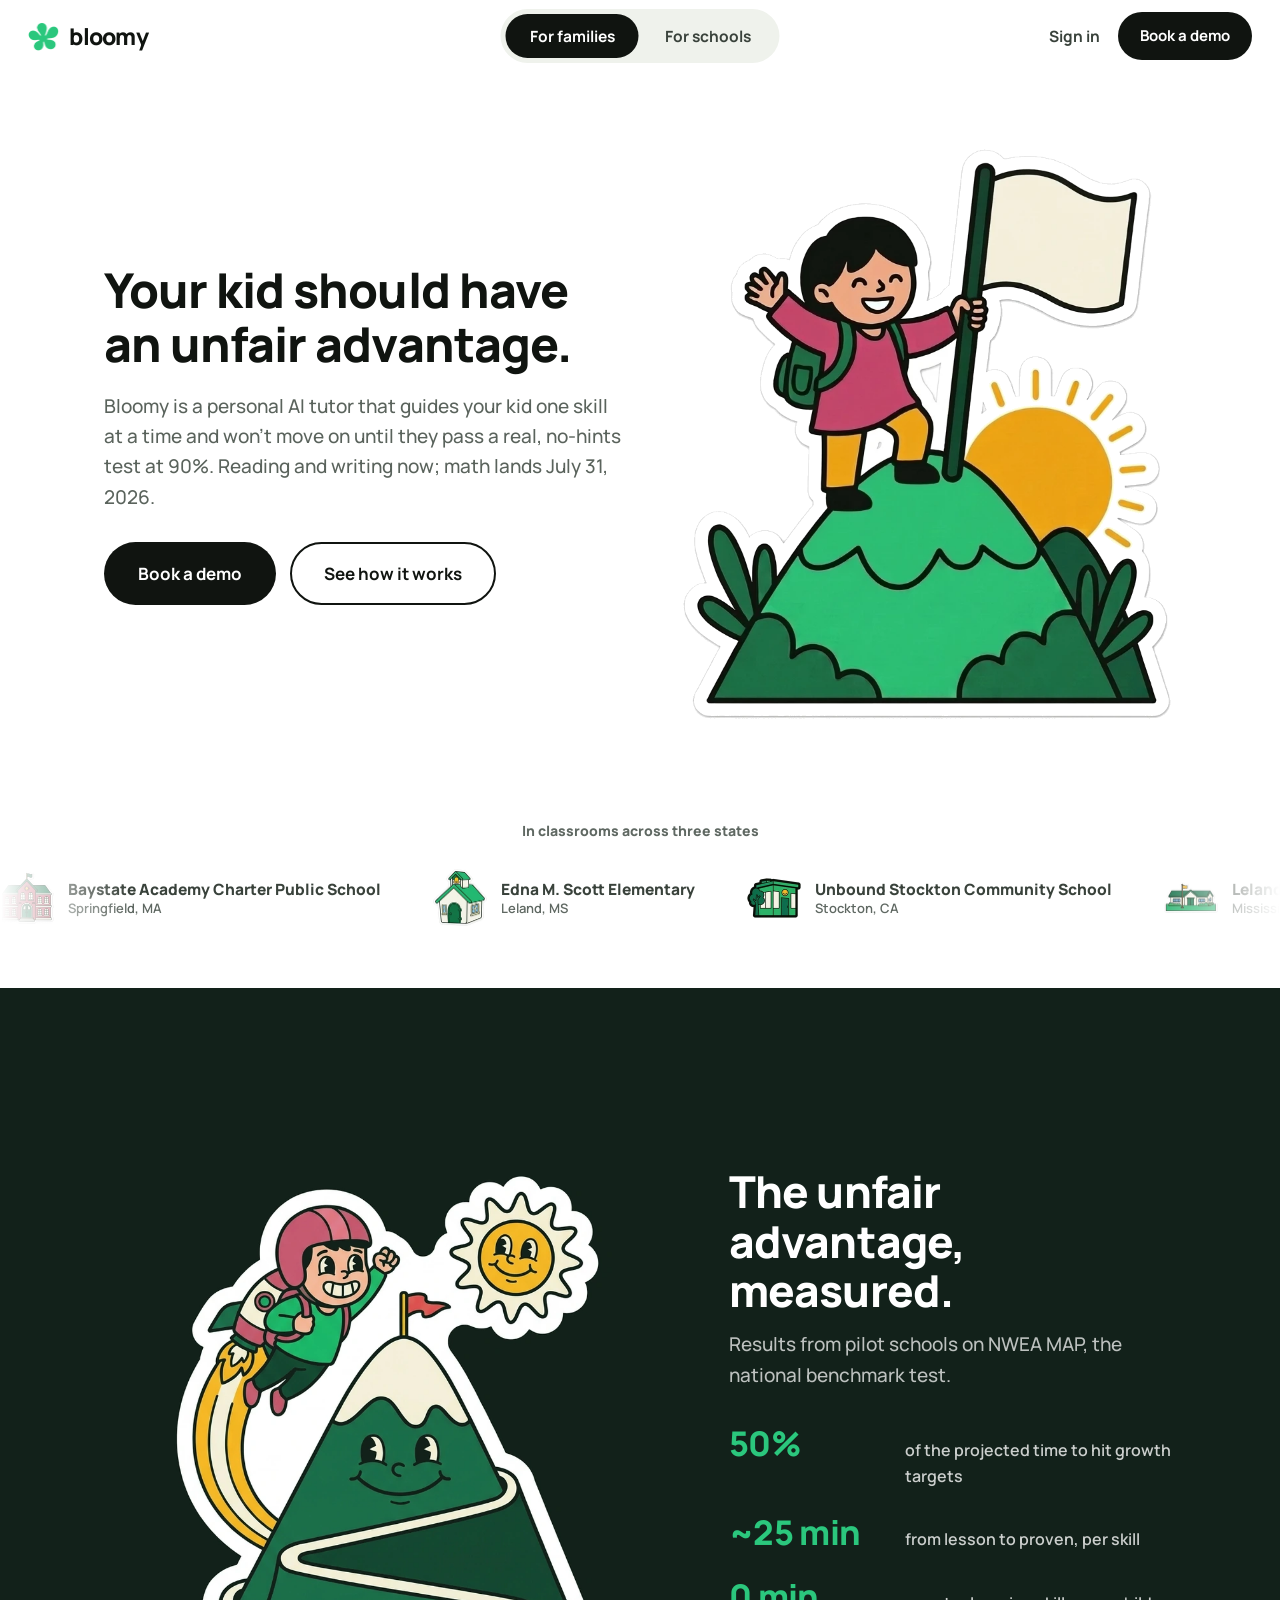
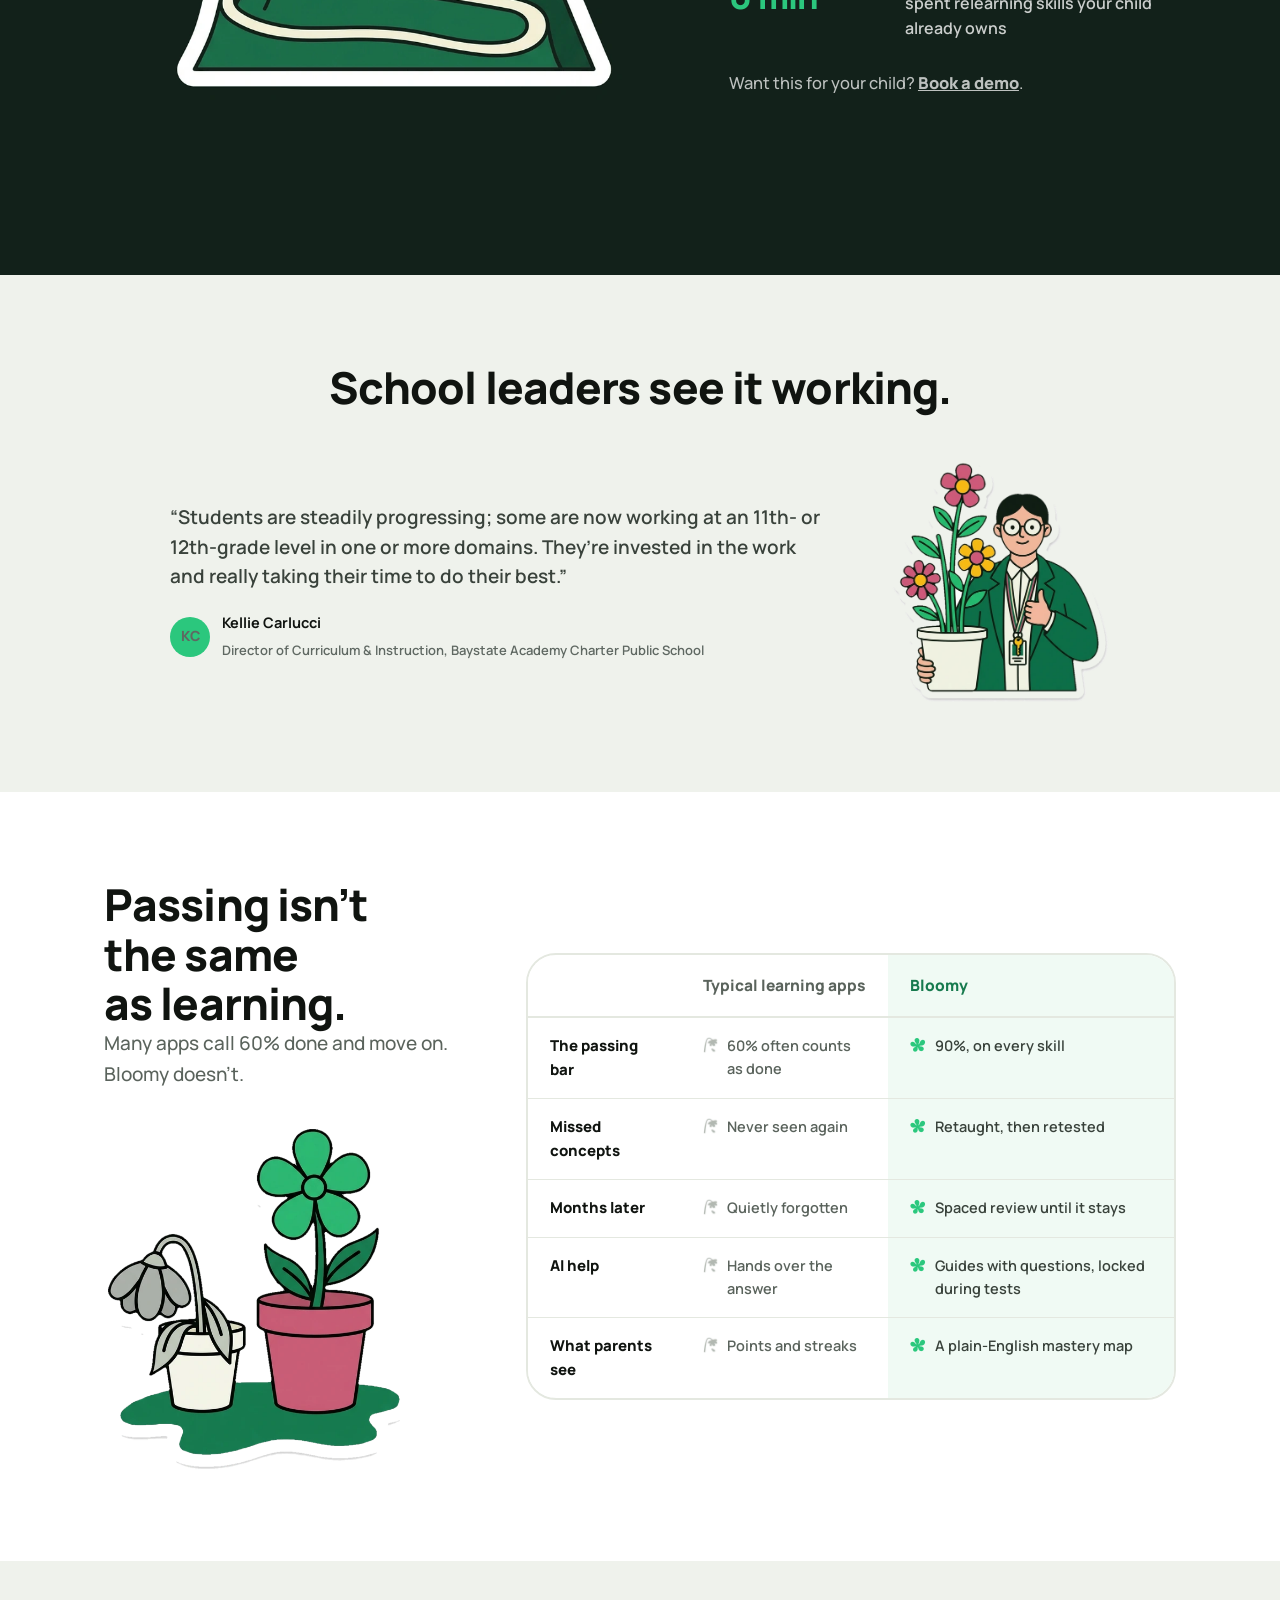
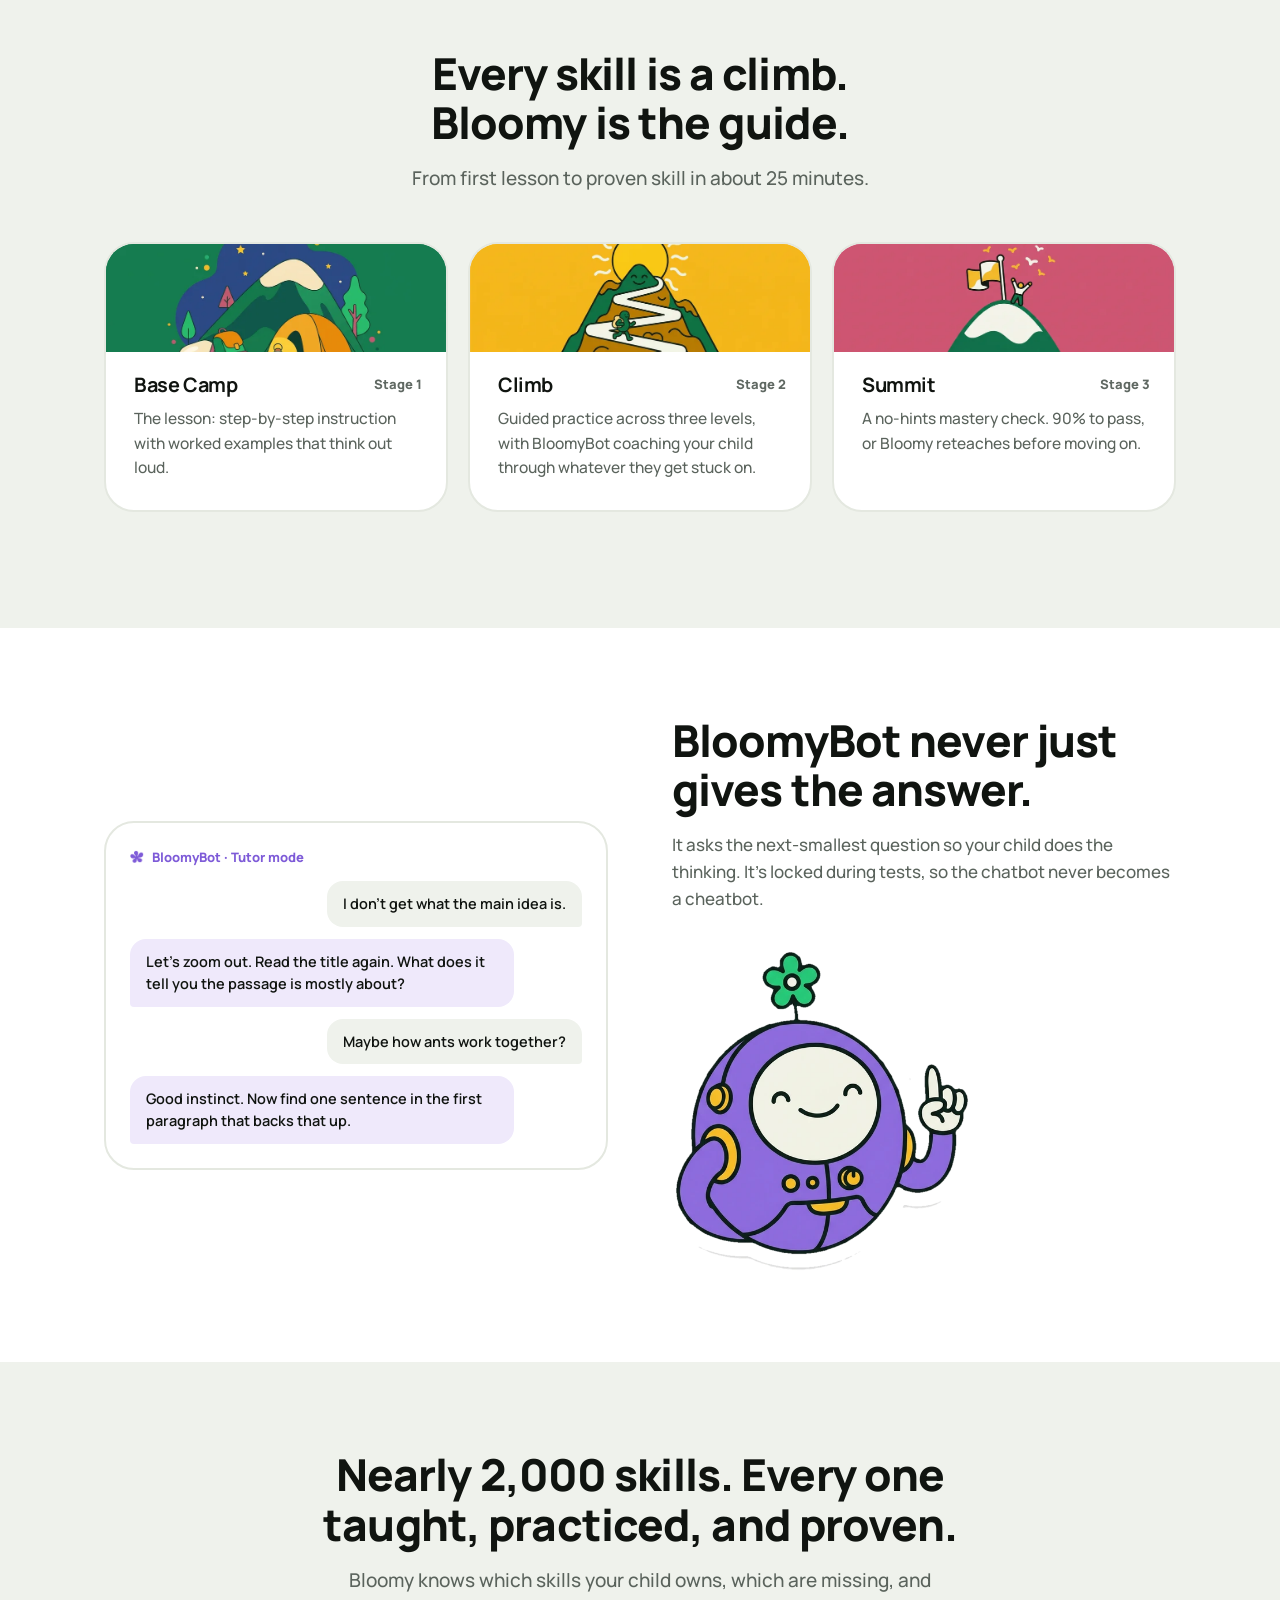
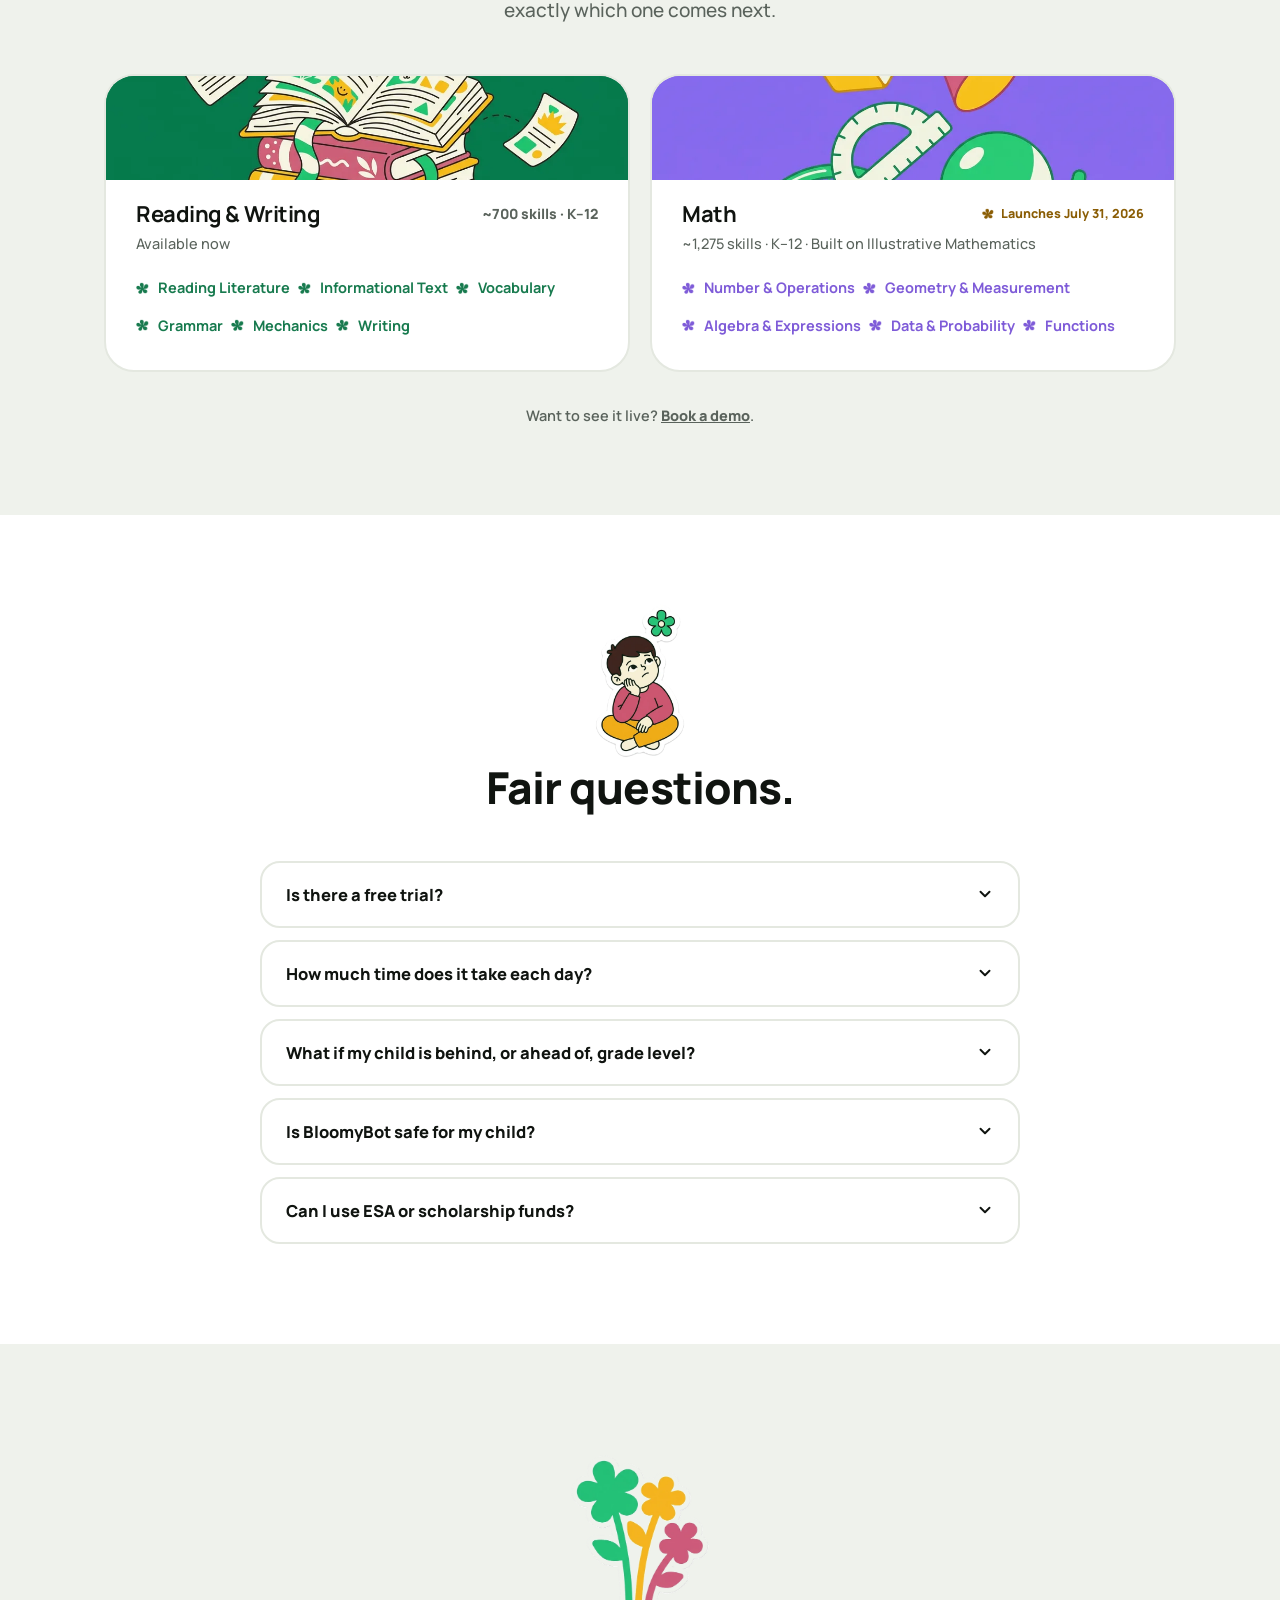
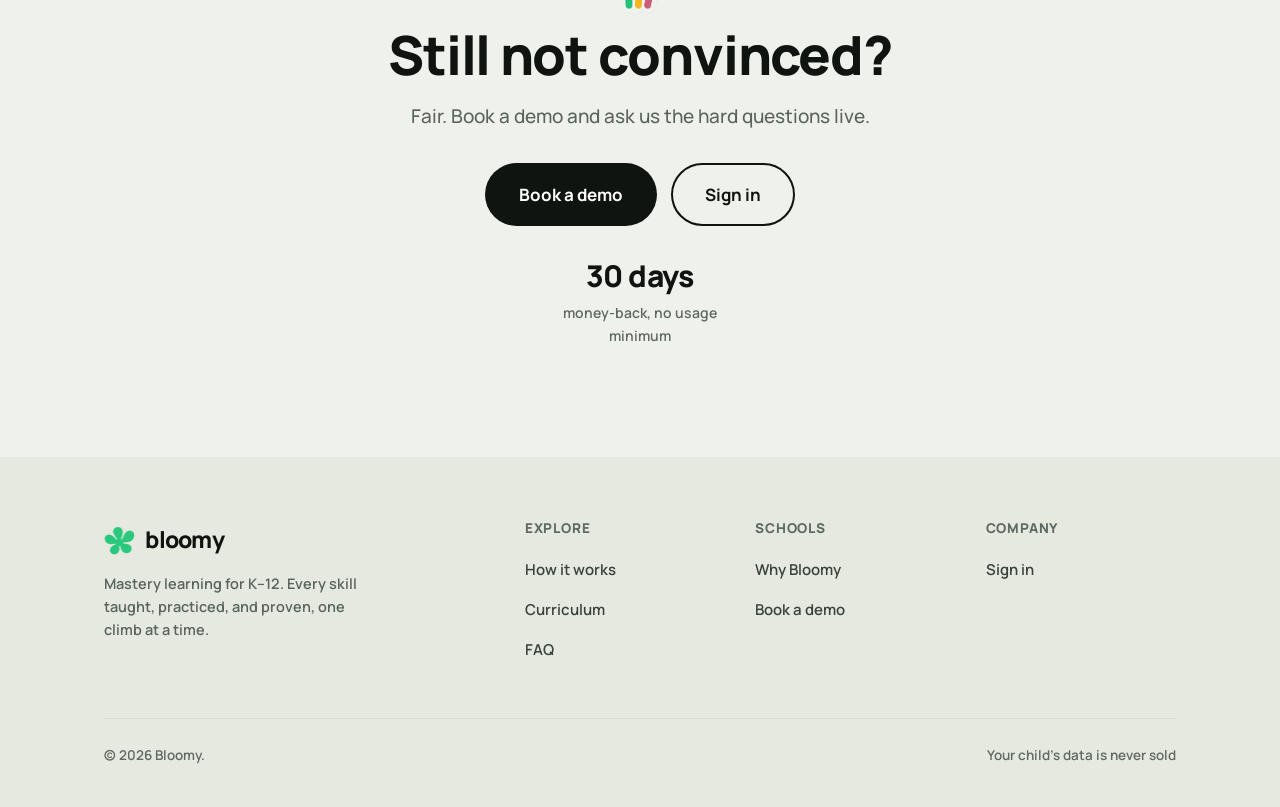
==== commit 4937211b: "Full redesign v2: unfair-advantage brand, illustrated, demo-first - Rebrand: "Your kid should have a" ====
--- a/index.html
+++ b/index.html
@@ -3,29 +3,37 @@
 <head>
 <meta charset="UTF-8">
 <meta name="viewport" content="width=device-width, initial-scale=1.0">
-<title>Bloomy — Mastery learning for K–12 families</title>
-<meta name="description" content="Bloomy is mastery learning for K–12. Every skill taught, proven at 90%, and locked in, in about 25 minutes, so kids finish faster and keep what they learn. ELA now; Math July 31, 2026.">
+<title>Bloomy · Your kid’s unfair advantage</title>
+<meta name="description" content="Bloomy is your kid’s unfair advantage: a personal AI tutor for reading, writing, and math. One skill at a time, a no-hints test at 90% to pass, and growth targets hit in about half the projected time. Reading and writing now; math July 31, 2026.">
+<link rel="canonical" href="https://www.bloomylearning.com/">
+<link rel="icon" href="favicon.ico" sizes="32x32">
+<link rel="icon" type="image/png" sizes="32x32" href="favicon-32.png">
+<link rel="icon" type="image/png" sizes="192x192" href="favicon-192.png">
+<link rel="apple-touch-icon" href="apple-touch-icon.png">
+<link rel="manifest" href="site.webmanifest">
+<meta name="theme-color" content="#f7f8f5">
+<meta property="og:type" content="website">
+<meta property="og:site_name" content="Bloomy">
+<meta property="og:url" content="https://www.bloomylearning.com/">
+<meta property="og:title" content="Bloomy · Your kid’s unfair advantage">
+<meta property="og:description" content="Most classrooms move thirty kids at one pace. Your kid gets a personal tutor that won’t move on until they’ve truly got it.">
+<meta property="og:image" content="https://www.bloomylearning.com/assets/og-image.png">
+<meta name="twitter:card" content="summary_large_image">
 <link rel="preconnect" href="https://fonts.googleapis.com">
 <link rel="preconnect" href="https://fonts.gstatic.com" crossorigin>
 <link href="https://fonts.googleapis.com/css2?family=Manrope:wght@500;600;700;800&display=swap" rel="stylesheet">
-<link rel="stylesheet" href="styles.css">
+<link rel="stylesheet" href="css/styles.css">
 </head>
 <body>
 
-<!-- ================= NAV ================= -->
+<a class="skip-link" href="#main">Skip to content</a>
+
+<!-- SHARED: nav. Mirror any change in index.html AND schools.html.
+     Per-page diffs: active tab + aria-current, demo CTA href. -->
 <header class="nav">
   <div class="nav-inner">
     <a class="logo" href="index.html" aria-label="Bloomy home">
-      <svg width="28" height="28" viewBox="0 0 28 28" aria-hidden="true">
-        <g fill="#2bc77d">
-          <circle cx="14" cy="6.5" r="4.6"/>
-          <circle cx="21.2" cy="11.8" r="4.6"/>
-          <circle cx="18.4" cy="20.2" r="4.6"/>
-          <circle cx="9.6" cy="20.2" r="4.6"/>
-          <circle cx="6.8" cy="11.8" r="4.6"/>
-        </g>
-        <circle cx="14" cy="14" r="3.6" fill="#101410"/>
-      </svg>
+      <img class="logo-mark" src="assets/flower-120.png" width="32" height="30" alt="" />
       <span class="logo-word">bloomy</span>
     </a>
 
@@ -35,126 +43,112 @@
     </nav>
 
     <div class="nav-cta">
-      <a class="signin" href="#">Sign in</a>
-      <a class="btn btn-dark" href="#pricing">Get started</a>
-      <button class="nav-burger" aria-label="Open menu" aria-expanded="false">
-        <svg width="22" height="22" viewBox="0 0 24 24" fill="none" stroke="#101410" stroke-width="2.4" stroke-linecap="round"><path d="M4 7h16M4 12h16M4 17h16"/></svg>
+      <a class="signin" href="https://app.bloomylearning.com/">Sign in</a>
+      <a class="btn btn-dark" href="schools.html#demo">Book a demo</a>
+      <button class="nav-burger" aria-label="Menu" aria-expanded="false" aria-controls="mobile-menu">
+        <svg aria-hidden="true" focusable="false" width="22" height="22" viewBox="0 0 24 24" fill="none" stroke="#101410" stroke-width="2.4" stroke-linecap="round"><path d="M4 7h16M4 12h16M4 17h16"/></svg>
       </button>
     </div>
   </div>
 
-  <div class="mobile-menu">
-    <a href="#pricing">Get started</a>
-    <a href="#">Sign in</a>
+  <div class="mobile-menu" id="mobile-menu">
+    <a href="schools.html#demo">Book a demo</a>
+    <a href="https://app.bloomylearning.com/">Sign in</a>
   </div>
 </header>
 
-<main>
-
-<!-- ================= HERO ================= -->
+<main id="main">
+
+<!-- ============ PITCH 1 · THE CLAIM ============ -->
 <section class="hero">
-  <div class="wrap">
-    <h1 class="h1">Learn it once. <br>Get your afternoons back.</h1>
-    <p class="lede">One K–12 ELA, Math, or Writing skill at a time: a short lesson, practice with a Socratic tutor, then a no-hints test that takes 90% to pass. About 25 minutes, and it never needs re-teaching.</p>
-
-    <div class="hero-ctas">
-      <a class="btn btn-dark btn-lg" href="#pricing">Get started</a>
-      <a class="btn btn-outline btn-lg" href="#how">See how it works</a>
-    </div>
-
-    <div class="hero-trust">
-      <span><svg width="15" height="15" viewBox="0 0 24 24" fill="none" stroke="#177a4e" stroke-width="3" stroke-linecap="round" stroke-linejoin="round"><path d="M20 6L9 17l-5-5"/></svg>Backed by Y Combinator</span>
-      <span><svg width="15" height="15" viewBox="0 0 24 24" fill="none" stroke="#177a4e" stroke-width="3" stroke-linecap="round" stroke-linejoin="round"><path d="M20 6L9 17l-5-5"/></svg>Founded by a former teacher</span>
-      <span><svg width="15" height="15" viewBox="0 0 24 24" fill="none" stroke="#177a4e" stroke-width="3" stroke-linecap="round" stroke-linejoin="round"><path d="M20 6L9 17l-5-5"/></svg>30-day money-back guarantee</span>
+  <div class="wrap hero-grid">
+    <div class="hero-copy">
+      <h1 class="h1">Your kid should have an unfair advantage.</h1>
+      <p class="lede">Bloomy is a personal AI tutor that guides your kid one skill at a time and won’t move on until they pass a real, no-hints test at 90%. Reading and writing now; math lands July 31, 2026.</p>
+
+      <div class="hero-ctas">
+        <a class="btn btn-dark btn-lg" href="schools.html#demo">Book a demo</a>
+        <a class="btn btn-outline btn-lg" href="#how">See how it works</a>
+      </div>
     </div>
 
     <div class="hero-stage">
-      <div class="art art--sun hero-sticker reveal">
-        <span class="art-tag">PHOTO</span>
-        <p>Sticker-style cut-out, thick white outline: kid mid-air fist-pump next to a laptop showing a passed Summit</p>
-      </div>
-      <div style="display:flex;flex-direction:column;gap:20px;">
-        <div class="float-card reveal">
-          <span class="fc-tag" style="color:#7e5bd8;background:#efe9fb;">BloomyBot</span>
-          <p>Socratic hints the moment your child gets stuck. Never the answer.</p>
-        </div>
-        <div class="float-card reveal">
-          <span class="fc-tag" style="color:#b07708;background:#fdf1d7;">Spaced review</span>
-          <p>Skills come back until they stay. Learned in September, still there in May.</p>
-        </div>
-      </div>
-
-      <div class="mock reveal" role="group" aria-label="Product preview: a Bloomy skill in progress">
-        <div class="mock-top">
-          <span class="grade">Grade 4 · ELA</span>
-          <span class="streak">4-day streak</span>
-        </div>
-        <p class="skill-name">Main idea &amp; supporting details</p>
-        <div class="stages">
-          <div class="stage done">
-            <span class="dot"><svg width="13" height="13" viewBox="0 0 24 24" fill="none" stroke="#fff" stroke-width="3.4" stroke-linecap="round" stroke-linejoin="round"><path d="M20 6L9 17l-5-5"/></svg></span>
-            <div><strong>Base Camp</strong><span>Lesson complete</span></div>
-          </div>
-          <div class="stage now">
-            <span class="dot">2</span>
-            <div><strong>Climb</strong><span>Guided practice · Level 2 of 3</span></div>
-          </div>
-          <div class="stage locked">
-            <span class="dot">3</span>
-            <div><strong>Summit</strong><span>Mastery check · 90% to pass</span></div>
-          </div>
-        </div>
-        <div class="mock-meter">
-          <div class="meter-label"><span>Progress to Summit</span><span>72%</span></div>
-          <div class="bar"><i></i></div>
-        </div>
-      </div>
-
-      <div style="display:flex;flex-direction:column;gap:20px;">
-        <div class="float-card reveal">
-          <span class="fc-tag" style="color:#177a4e;background:#e0f6ea;">Zero busywork</span>
-          <p>Placement by skill. No time spent re-learning what they already know.</p>
-        </div>
-        <div class="float-card reveal">
-          <span class="fc-tag" style="color:#177a4e;background:#e0f6ea;">Parent recap</span>
-          <p>See exactly what stuck this week, in plain English.</p>
-        </div>
-      </div>
-    </div>
-  </div>
-</section>
-
-<!-- ================= PROOF STRIP (scrolling partners) ================= -->
+      <img class="hero-art reveal" src="assets/img/hero-summit-v4.webp" alt="A kid planting a flag on a mountain peak" width="520" height="606" />
+    </div>
+  </div>
+</section>
+
+<!-- ============ PITCH 2 · SOCIAL PROOF (schools marquee) ============ -->
 <div class="proof-strip">
-  <span class="ps-label">Trusted by schools across the country</span>
-  <div class="marquee" aria-label="Partner schools">
+  <span class="ps-label">In classrooms across three states</span>
+  <div class="marquee" role="region" aria-label="Partner schools">
     <div class="marquee-track">
-      <div class="marquee-set">
-        <span class="m-chip"><svg width="17" height="17" viewBox="0 0 24 24" fill="none" stroke="#177a4e" stroke-width="2.2" stroke-linecap="round" stroke-linejoin="round"><path d="M2 9l10-4 10 4-10 4z"/><path d="M6 11v4c0 1.6 2.7 3 6 3s6-1.4 6-3v-4"/></svg>Baystate Academy Charter Public School<span class="m-loc">· Springfield, MA</span></span>
-        <span class="m-chip"><svg width="17" height="17" viewBox="0 0 24 24" fill="none" stroke="#177a4e" stroke-width="2.2" stroke-linecap="round" stroke-linejoin="round"><path d="M2 9l10-4 10 4-10 4z"/><path d="M6 11v4c0 1.6 2.7 3 6 3s6-1.4 6-3v-4"/></svg>Edna M. Scott Elementary<span class="m-loc">· Leland, MS</span></span>
-        <span class="m-chip"><svg width="17" height="17" viewBox="0 0 24 24" fill="none" stroke="#177a4e" stroke-width="2.2" stroke-linecap="round" stroke-linejoin="round"><path d="M2 9l10-4 10 4-10 4z"/><path d="M6 11v4c0 1.6 2.7 3 6 3s6-1.4 6-3v-4"/></svg>Unbound Stockton Community School<span class="m-loc">· Stockton, CA</span></span>
-        <span class="m-chip"><svg width="17" height="17" viewBox="0 0 24 24" fill="none" stroke="#177a4e" stroke-width="2.2" stroke-linecap="round" stroke-linejoin="round"><path d="M2 9l10-4 10 4-10 4z"/><path d="M6 11v4c0 1.6 2.7 3 6 3s6-1.4 6-3v-4"/></svg>Leland School District<span class="m-loc">· Mississippi Delta</span></span>
+      <div class="marquee-set" role="list">
+        <span class="m-chip" role="listitem"><img class="m-bldg" src="assets/img/school-academy.webp" alt="" width="54" height="54" /><span class="m-meta"><b>Baystate Academy Charter Public School</b><span class="m-loc">Springfield, MA</span></span></span>
+        <span class="m-chip" role="listitem"><img class="m-bldg" src="assets/img/school-elementary.webp" alt="" width="54" height="54" /><span class="m-meta"><b>Edna M. Scott Elementary</b><span class="m-loc">Leland, MS</span></span></span>
+        <span class="m-chip" role="listitem"><img class="m-bldg" src="assets/img/school-community.webp" alt="" width="54" height="54" /><span class="m-meta"><b>Unbound Stockton Community School</b><span class="m-loc">Stockton, CA</span></span></span>
+        <span class="m-chip" role="listitem"><img class="m-bldg" src="assets/img/school-district.webp" alt="" width="54" height="54" /><span class="m-meta"><b>Leland School District</b><span class="m-loc">Mississippi Delta</span></span></span>
       </div>
       <div class="marquee-set" aria-hidden="true">
-        <span class="m-chip"><svg width="17" height="17" viewBox="0 0 24 24" fill="none" stroke="#177a4e" stroke-width="2.2" stroke-linecap="round" stroke-linejoin="round"><path d="M2 9l10-4 10 4-10 4z"/><path d="M6 11v4c0 1.6 2.7 3 6 3s6-1.4 6-3v-4"/></svg>Baystate Academy Charter Public School<span class="m-loc">· Springfield, MA</span></span>
-        <span class="m-chip"><svg width="17" height="17" viewBox="0 0 24 24" fill="none" stroke="#177a4e" stroke-width="2.2" stroke-linecap="round" stroke-linejoin="round"><path d="M2 9l10-4 10 4-10 4z"/><path d="M6 11v4c0 1.6 2.7 3 6 3s6-1.4 6-3v-4"/></svg>Edna M. Scott Elementary<span class="m-loc">· Leland, MS</span></span>
-        <span class="m-chip"><svg width="17" height="17" viewBox="0 0 24 24" fill="none" stroke="#177a4e" stroke-width="2.2" stroke-linecap="round" stroke-linejoin="round"><path d="M2 9l10-4 10 4-10 4z"/><path d="M6 11v4c0 1.6 2.7 3 6 3s6-1.4 6-3v-4"/></svg>Unbound Stockton Community School<span class="m-loc">· Stockton, CA</span></span>
-        <span class="m-chip"><svg width="17" height="17" viewBox="0 0 24 24" fill="none" stroke="#177a4e" stroke-width="2.2" stroke-linecap="round" stroke-linejoin="round"><path d="M2 9l10-4 10 4-10 4z"/><path d="M6 11v4c0 1.6 2.7 3 6 3s6-1.4 6-3v-4"/></svg>Leland School District<span class="m-loc">· Mississippi Delta</span></span>
+        <span class="m-chip"><img class="m-bldg" src="assets/img/school-academy.webp" alt="" width="54" height="54" /><span class="m-meta"><b>Baystate Academy Charter Public School</b><span class="m-loc">Springfield, MA</span></span></span>
+        <span class="m-chip"><img class="m-bldg" src="assets/img/school-elementary.webp" alt="" width="54" height="54" /><span class="m-meta"><b>Edna M. Scott Elementary</b><span class="m-loc">Leland, MS</span></span></span>
+        <span class="m-chip"><img class="m-bldg" src="assets/img/school-community.webp" alt="" width="54" height="54" /><span class="m-meta"><b>Unbound Stockton Community School</b><span class="m-loc">Stockton, CA</span></span></span>
+        <span class="m-chip"><img class="m-bldg" src="assets/img/school-district.webp" alt="" width="54" height="54" /><span class="m-meta"><b>Leland School District</b><span class="m-loc">Mississippi Delta</span></span></span>
       </div>
     </div>
   </div>
 </div>
 
-<!-- ================= WHY BLOOMY (comparison) ================= -->
+<!-- ============ PITCH 3 · THE UPSIDES (measured, condensed) ============ -->
+<section class="dark-band">
+  <div class="wrap split split--flip">
+    <div class="split-media">
+      <img class="split-art reveal" src="assets/img/advantage-boost.webp" alt="A kid with a rocket booster zooming straight up a mountain past the slow winding trail" width="440" height="546" loading="lazy" />
+    </div>
+    <div class="split-copy">
+      <h2 class="h2">The unfair advantage, measured.</h2>
+      <p class="lede lede--dark">Results from pilot schools on NWEA MAP, the national benchmark test.</p>
+      <ul class="stat-list">
+        <li><b>50%</b><span>of the projected time to hit growth targets</span></li>
+        <li><b>~25 min</b><span>from lesson to proven, per skill</span></li>
+        <li><b>0 min</b><span>spent relearning skills your child already owns</span></li>
+      </ul>
+      <p class="lede lede--dark">Want this for your child? <a class="inline-link" href="schools.html#demo">Book a demo</a>.</p>
+    </div>
+  </div>
+</section>
+
+<!-- ============ PITCH 4 · SOCIAL PROOF: what school leaders say ============ -->
+<section class="section-alt" id="educators">
+  <div class="wrap">
+    <div class="section-head">
+      <h2 class="h2">School leaders see it working.</h2>
+    </div>
+    <div class="pullquotes pullquotes--duo">
+      <figure class="pullquote reveal">
+        <blockquote>“Students are steadily progressing; some are now working at an 11th- or 12th-grade level in one or more domains. They’re invested in the work and really taking their time to do their best.”</blockquote>
+        <figcaption class="q-who">
+          <span class="avatar">KC</span>
+          <div><b>Kellie Carlucci</b><span>Director of Curriculum &amp; Instruction, Baystate Academy Charter Public School</span></div>
+        </figcaption>
+      </figure>
+      <img class="quote-art reveal" src="assets/img/leader-thumbsup.webp" alt="A school leader giving a thumbs up beside a pot of blooming flowers" width="300" height="334" loading="lazy" />
+    </div>
+  </div>
+</section>
+
+<!-- ============ PITCH 5 · REASON: the mastery bar (comparison) ============ -->
 <section id="why">
   <div class="wrap">
-    <div class="section-head">
-      <h2 class="h2">Passing isn't the same as learning.</h2>
-      <p class="lede">Most apps call 60% done and move on. Bloomy doesn't.</p>
+    <div class="split split--table">
+    <div class="split-copy">
+      <h2 class="h2">Passing isn’t the same as learning.</h2>
+      <p class="lede">Many apps call 60% done and move on. Bloomy doesn’t.</p>
+      <img class="aside-art reveal" src="assets/img/grow-compare.webp" alt="A wilted flower in one pot next to a fully bloomed flower in another" width="300" height="348" loading="lazy" />
     </div>
 
     <div class="compare-card reveal">
-      <div class="compare-scroll">
+      <div class="compare-scroll" tabindex="0" role="region" aria-label="Comparison: typical learning apps versus Bloomy">
         <table class="compare">
           <thead>
             <tr>
@@ -165,364 +159,226 @@
           </thead>
           <tbody>
             <tr>
-              <td>Your child's time</td>
-              <td class="col-them"><span class="mark"><svg width="15" height="15" viewBox="0 0 24 24" fill="none" stroke="#b6bdb8" stroke-width="3" stroke-linecap="round"><path d="M6 6l12 12M18 6L6 18"/></svg>Hours of busywork and re-teaching</span></td>
-              <td class="col-bloomy"><span class="mark"><svg width="15" height="15" viewBox="0 0 24 24" fill="none" stroke="#177a4e" stroke-width="3" stroke-linecap="round" stroke-linejoin="round"><path d="M20 6L9 17l-5-5"/></svg>About 25 focused minutes per skill</span></td>
-            </tr>
-            <tr>
               <td>The passing bar</td>
-              <td class="col-them"><span class="mark"><svg width="15" height="15" viewBox="0 0 24 24" fill="none" stroke="#b6bdb8" stroke-width="3" stroke-linecap="round"><path d="M6 6l12 12M18 6L6 18"/></svg>60% often counts as done</span></td>
-              <td class="col-bloomy"><span class="mark"><svg width="15" height="15" viewBox="0 0 24 24" fill="none" stroke="#177a4e" stroke-width="3" stroke-linecap="round" stroke-linejoin="round"><path d="M20 6L9 17l-5-5"/></svg>90%, on every skill</span></td>
+              <td class="col-them"><span class="mark"><img src="assets/img/mark-no.webp" alt="" width="15" height="16" loading="lazy" />60% often counts as done</span></td>
+              <td class="col-bloomy"><span class="mark"><img src="assets/img/mark-yes.webp" alt="" width="16" height="15" loading="lazy" />90%, on every skill</span></td>
             </tr>
             <tr>
               <td>Missed concepts</td>
-              <td class="col-them"><span class="mark"><svg width="15" height="15" viewBox="0 0 24 24" fill="none" stroke="#b6bdb8" stroke-width="3" stroke-linecap="round"><path d="M6 6l12 12M18 6L6 18"/></svg>Never seen again</span></td>
-              <td class="col-bloomy"><span class="mark"><svg width="15" height="15" viewBox="0 0 24 24" fill="none" stroke="#177a4e" stroke-width="3" stroke-linecap="round" stroke-linejoin="round"><path d="M20 6L9 17l-5-5"/></svg>Retaught, then retested</span></td>
+              <td class="col-them"><span class="mark"><img src="assets/img/mark-no.webp" alt="" width="15" height="16" loading="lazy" />Never seen again</span></td>
+              <td class="col-bloomy"><span class="mark"><img src="assets/img/mark-yes.webp" alt="" width="16" height="15" loading="lazy" />Retaught, then retested</span></td>
             </tr>
             <tr>
               <td>Months later</td>
-              <td class="col-them"><span class="mark"><svg width="15" height="15" viewBox="0 0 24 24" fill="none" stroke="#b6bdb8" stroke-width="3" stroke-linecap="round"><path d="M6 6l12 12M18 6L6 18"/></svg>Quietly forgotten</span></td>
-              <td class="col-bloomy"><span class="mark"><svg width="15" height="15" viewBox="0 0 24 24" fill="none" stroke="#177a4e" stroke-width="3" stroke-linecap="round" stroke-linejoin="round"><path d="M20 6L9 17l-5-5"/></svg>Spaced review until it stays</span></td>
+              <td class="col-them"><span class="mark"><img src="assets/img/mark-no.webp" alt="" width="15" height="16" loading="lazy" />Quietly forgotten</span></td>
+              <td class="col-bloomy"><span class="mark"><img src="assets/img/mark-yes.webp" alt="" width="16" height="15" loading="lazy" />Spaced review until it stays</span></td>
             </tr>
             <tr>
               <td>AI help</td>
-              <td class="col-them"><span class="mark"><svg width="15" height="15" viewBox="0 0 24 24" fill="none" stroke="#b6bdb8" stroke-width="3" stroke-linecap="round"><path d="M6 6l12 12M18 6L6 18"/></svg>Hands over the answer</span></td>
-              <td class="col-bloomy"><span class="mark"><svg width="15" height="15" viewBox="0 0 24 24" fill="none" stroke="#177a4e" stroke-width="3" stroke-linecap="round" stroke-linejoin="round"><path d="M20 6L9 17l-5-5"/></svg>Socratic, and locked during tests</span></td>
+              <td class="col-them"><span class="mark"><img src="assets/img/mark-no.webp" alt="" width="15" height="16" loading="lazy" />Hands over the answer</span></td>
+              <td class="col-bloomy"><span class="mark"><img src="assets/img/mark-yes.webp" alt="" width="16" height="15" loading="lazy" />Guides with questions, locked during tests</span></td>
             </tr>
             <tr>
               <td>What parents see</td>
-              <td class="col-them"><span class="mark"><svg width="15" height="15" viewBox="0 0 24 24" fill="none" stroke="#b6bdb8" stroke-width="3" stroke-linecap="round"><path d="M6 6l12 12M18 6L6 18"/></svg>Points and streaks</span></td>
-              <td class="col-bloomy"><span class="mark"><svg width="15" height="15" viewBox="0 0 24 24" fill="none" stroke="#177a4e" stroke-width="3" stroke-linecap="round" stroke-linejoin="round"><path d="M20 6L9 17l-5-5"/></svg>A plain-English mastery map</span></td>
+              <td class="col-them"><span class="mark"><img src="assets/img/mark-no.webp" alt="" width="15" height="16" loading="lazy" />Points and streaks</span></td>
+              <td class="col-bloomy"><span class="mark"><img src="assets/img/mark-yes.webp" alt="" width="16" height="15" loading="lazy" />A plain-English mastery map</span></td>
             </tr>
           </tbody>
         </table>
       </div>
     </div>
-  </div>
-</section>
-
-<!-- ================= HOW IT WORKS ================= -->
+    </div>
+  </div>
+</section>
+
+<!-- ============ PITCH 6 · REASON: how it works ============ -->
 <section class="section-alt" id="how">
   <div class="wrap">
     <div class="section-head">
       <h2 class="h2">Every skill is a climb.<br>Bloomy is the guide.</h2>
-      <p class="lede">Each skill is one complete learning cycle in about 25 minutes: a lesson, guided practice, then a real test of mastery.</p>
+      <p class="lede">From first lesson to proven skill in about 25 minutes.</p>
     </div>
 
     <div class="mountain-grid">
       <div class="m-card reveal">
-        <div class="art art--green stage-art">
-          <p>ART — cozy basecamp tent and lantern at the foot of a big, friendly flat-illustration mountain</p>
-        </div>
-        <span class="step" style="top:130px;">Stage 1</span>
+        <div class="art art--green stage-art art--photo">
+          <img class="art-photo" src="assets/img/stage-basecamp.webp" alt="" loading="lazy" />
+        </div>
+        <span class="step step--below-art">Stage 1</span>
         <h3>Base Camp</h3>
         <p>The lesson: step-by-step instruction with worked examples that think out loud.</p>
       </div>
       <div class="m-card reveal">
-        <div class="art art--sun stage-art">
-          <p>ART — switchback trail up the mountainside, small climber figure halfway, sun overhead</p>
-        </div>
-        <span class="step" style="top:130px;">Stage 2</span>
+        <div class="art art--sun stage-art art--photo">
+          <img class="art-photo" src="assets/img/stage-climb.webp" alt="" loading="lazy" />
+        </div>
+        <span class="step step--below-art">Stage 2</span>
         <h3>Climb</h3>
-        <p>Guided practice across three levels, with BloomyBot scaffolding whenever your child gets stuck.</p>
+        <p>Guided practice across three levels, with BloomyBot coaching your child through whatever they get stuck on.</p>
       </div>
       <div class="m-card reveal">
-        <div class="art art--rose stage-art">
-          <p>ART — flag planted on the peak, tiny climber with both arms up, confetti of birds</p>
-        </div>
-        <span class="step" style="top:130px;">Stage 3</span>
+        <div class="art art--rose stage-art art--photo">
+          <img class="art-photo" src="assets/img/stage-summit.webp" alt="" loading="lazy" />
+        </div>
+        <span class="step step--below-art">Stage 3</span>
         <h3>Summit</h3>
         <p>A no-hints mastery check. 90% to pass, or Bloomy reteaches before moving on.</p>
       </div>
     </div>
 
-    <p class="curr-note">Every child starts with the <strong>Compass Check</strong>, a free diagnostic that finds the right starting point.</p>
-  </div>
-</section>
-
-<!-- ================= FEATURES ================= -->
+  </div>
+</section>
+
+<!-- ============ PITCH 7 · REASON: AI that can’t be gamed ============ -->
 <section>
   <div class="wrap">
 
-    <div class="feature-row">
+    <div class="feature-row flip">
       <div class="fr-copy">
         <h2 class="h2">BloomyBot never just gives the answer.</h2>
-        <p class="lede">A Socratic tutor that asks the next-smallest question, so your child does the thinking. Locked during mastery checks, so the chatbot never becomes a cheatbot.</p>
+        <p class="lede">It asks the next-smallest question so your child does the thinking. It’s locked during tests, so the chatbot never becomes a cheatbot.</p>
+        <img class="aside-art reveal" src="assets/img/bloomybot.webp" alt="BloomyBot, a friendly robot tutor with a flower antenna, raising one finger to ask a question" width="280" height="304" loading="lazy" />
       </div>
       <div class="fr-media">
         <div class="chat reveal" role="group" aria-label="Example BloomyBot conversation">
-          <span class="chat-tag">
-            <svg width="16" height="16" viewBox="0 0 24 24" fill="none" stroke="#7e5bd8" stroke-width="2.2" stroke-linecap="round" stroke-linejoin="round"><path d="M21 12a8 8 0 0 1-8 8H4l2-3a8 8 0 1 1 15-5z"/></svg>
-            BloomyBot · Socratic mode
-          </span>
-          <div class="bubble student">I don't get what the main idea is.</div>
-          <div class="bubble bot">Let's zoom out. Read the title again. What does it tell you the passage is mostly about?</div>
+          <span class="chat-tag">BloomyBot · Tutor mode</span>
+          <div class="bubble student">I don’t get what the main idea is.</div>
+          <div class="bubble bot">Let’s zoom out. Read the title again. What does it tell you the passage is mostly about?</div>
           <div class="bubble student">Maybe how ants work together?</div>
           <div class="bubble bot">Good instinct. Now find one sentence in the first paragraph that backs that up.</div>
-          <p class="chat-note">BloomyBot stays locked during mastery checks.</p>
-          <div class="art art--lilac mini-sticker">
-            <span class="art-tag">ART</span>
-            <p>Friendly sprout-bot mascot doodle, waving, one leaf antenna</p>
-          </div>
-        </div>
-      </div>
-    </div>
-
-  </div>
-</section>
-
-<!-- ================= CURRICULUM ================= -->
+        </div>
+      </div>
+    </div>
+
+  </div>
+</section>
+
+<!-- ============ PITCH 8 · REASON: full K-12 coverage ============ -->
 <section class="section-alt" id="curriculum">
   <div class="wrap">
     <div class="section-head">
       <h2 class="h2">Nearly 2,000 skills. Every one taught, practiced, and proven.</h2>
-      <p class="lede">Every skill sits in a mapped K–12 sequence. Bloomy knows which ones your child owns, which are missing, and exactly which one comes next.</p>
+      <p class="lede">Bloomy knows which skills your child owns, which are missing, and exactly which one comes next.</p>
     </div>
 
     <div class="curr-grid">
       <div class="curr-card reveal">
-        <div class="art art--green cc-art">
-          <p>ART — stack of well-worn paperbacks with a bookmark trailing out, flat editorial illustration</p>
+        <div class="art art--green cc-art art--photo">
+          <img class="art-photo" src="assets/img/curriculum-ela.webp" alt="" loading="lazy" />
         </div>
         <div class="cc-head">
-          <h3>ELA</h3>
+          <h3>Reading &amp; Writing</h3>
           <span class="cc-count">~700 skills · K–12</span>
         </div>
         <p class="cc-sub">Available now</p>
         <div class="domain-chips">
-          <span class="dchip" style="background:#e0f6ea;color:#177a4e;">Reading Literature · ~105</span>
-          <span class="dchip" style="background:#e0f6ea;color:#177a4e;">Informational Text · ~100</span>
-          <span class="dchip" style="background:#e0f6ea;color:#177a4e;">Vocabulary · ~65</span>
-          <span class="dchip" style="background:#e0f6ea;color:#177a4e;">Grammar · ~100</span>
-          <span class="dchip" style="background:#e0f6ea;color:#177a4e;">Mechanics · ~80</span>
-          <span class="dchip" style="background:#e0f6ea;color:#177a4e;">Writing · ~245</span>
+          <span class="dchip tag-green">Reading Literature</span>
+          <span class="dchip tag-green">Informational Text</span>
+          <span class="dchip tag-green">Vocabulary</span>
+          <span class="dchip tag-green">Grammar</span>
+          <span class="dchip tag-green">Mechanics</span>
+          <span class="dchip tag-green">Writing</span>
         </div>
       </div>
 
       <div class="curr-card reveal">
-        <div class="art art--lilac cc-art">
-          <p>ART — tumbling geometric solids, a protractor, and one graphed curve, flat editorial illustration</p>
+        <div class="art art--lilac cc-art art--photo">
+          <img class="art-photo" src="assets/img/curriculum-math.webp" alt="" loading="lazy" />
         </div>
         <div class="cc-head">
           <h3>Math</h3>
           <span class="badge-soon">Launches July 31, 2026</span>
         </div>
-        <p class="cc-sub">~1,275 skills · K–12 · Built on Illustrative Mathematics. Preorder now; your guarantee starts at launch.</p>
+        <p class="cc-sub">~1,275 skills · K–12 · Built on Illustrative Mathematics</p>
         <div class="domain-chips">
-          <span class="dchip" style="background:#efe9fb;color:#7e5bd8;">Number &amp; Operations · ~390</span>
-          <span class="dchip" style="background:#efe9fb;color:#7e5bd8;">Geometry &amp; Measurement · ~310</span>
-          <span class="dchip" style="background:#efe9fb;color:#7e5bd8;">Algebra &amp; Expressions · ~270</span>
-          <span class="dchip" style="background:#efe9fb;color:#7e5bd8;">Data &amp; Probability · ~160</span>
-          <span class="dchip" style="background:#efe9fb;color:#7e5bd8;">Functions · ~125</span>
-        </div>
-      </div>
-    </div>
-
-  </div>
-</section>
-
-<!-- ================= RESULTS (dark band) ================= -->
-<section class="dark-band">
-  <div class="wrap">
-    <div class="db-hero">
-      <div class="db-stat"><div class="huge">½</div></div>
-      <div class="db-copy">
-        <h2 class="h2">The same growth, in about half the time.</h2>
-        <p>In early pilots, students reached their NWEA MAP growth targets in roughly half the projected time. Less time at the desk. More time for everything else.</p>
-      </div>
-    </div>
-
-    <div class="db-stats">
-      <div class="db-tile reveal"><b>~25 min</b><span>from lesson to proven, per skill</span></div>
-      <div class="db-tile reveal"><b>0 min</b><span>spent re-learning skills your child already owns</span></div>
-      <div class="db-tile reveal"><b>3–5</b><span>short sessions a week is plenty</span></div>
-    </div>
-
-    <div class="db-quotes">
-      <div class="q-card reveal">
-        <p>"Students are steadily progressing — some are now working at an 11th- or 12th-grade level in one or more domains. They're invested in the work and really taking their time to do their best."</p>
-        <div class="q-who">
-          <span class="avatar">KC</span>
-          <div><b>Kellie Carlucci</b><span>Director of Curriculum &amp; Instruction, Baystate Academy Charter Public School</span></div>
-        </div>
-      </div>
-      <div class="q-card reveal">
-        <p>"Bloomy helps us differentiate across classrooms while keeping students connected to grade-level expectations — and students get the support they need without waiting for an adult to intervene every time."</p>
-        <div class="q-who">
-          <span class="avatar">JT</span>
-          <div><b>Jessica Thomas</b><span>Principal, Edna M. Scott Elementary · Leland School District</span></div>
-        </div>
-      </div>
-    </div>
-
-    <p class="pol-title">Where the saved afternoons go</p>
-    <div class="polaroids">
-      <figure class="polaroid reveal">
-        <div class="pol-ph art--green">PHOTO — kid mid-kick at soccer practice, golden-hour light, grass stains, real team jersey</div>
-        <figcaption>4:15pm · practice</figcaption>
-      </figure>
-      <figure class="polaroid reveal">
-        <div class="pol-ph art--sun">PHOTO — half-built robotics kit spread across a bedroom floor, hands in frame, parts everywhere</div>
-        <figcaption>Saturday · the build</figcaption>
-      </figure>
-      <figure class="polaroid reveal">
-        <div class="pol-ph art--rose">PHOTO — kid reading a comic in a backyard hammock, one shoe off, dog underneath</div>
-        <figcaption>After dinner · their pick</figcaption>
-      </figure>
-    </div>
-  </div>
-</section>
-
-<!-- ================= PRICING ================= -->
-<section id="pricing">
-  <div class="wrap">
-    <div class="section-head" style="margin-bottom:0;">
-      <h2 class="h2">Simple pricing. No contracts.</h2>
-      <p class="lede">Per student, per subject. Every plan includes BloomyBot, the weekly parent recap, and the full mastery curriculum. Cancel anytime online.</p>
-      <div class="toggle" role="group" aria-label="Billing period">
-        <button type="button" class="bill-btn active" data-bill="monthly" aria-pressed="true">Monthly</button>
-        <button type="button" class="bill-btn" data-bill="annual" aria-pressed="false">Annual <span class="save">· Save up to 40%</span></button>
-      </div>
-    </div>
-
-    <div class="price-grid">
-      <div class="price-card featured reveal">
-        <span class="pc-flag">Available now</span>
-        <h3>ELA</h3>
-        <p class="pc-sub">Reading, vocabulary, grammar, and writing. K–12.</p>
-        <div class="pc-price"><b class="amt" data-monthly="$39" data-annual="$279">$39</b><span class="per" data-monthly="/month" data-annual="/year">/month</span></div>
-        <p class="pc-per">per student · <span class="equiv" data-monthly="billed monthly" data-annual="that's about $23/month">billed monthly</span></p>
-        <ul class="pc-list">
-          <li><svg width="16" height="16" viewBox="0 0 24 24" fill="none" stroke="#177a4e" stroke-width="3" stroke-linecap="round" stroke-linejoin="round"><path d="M20 6L9 17l-5-5"/></svg>~700 skills across 6 domains</li>
-          <li><svg width="16" height="16" viewBox="0 0 24 24" fill="none" stroke="#177a4e" stroke-width="3" stroke-linecap="round" stroke-linejoin="round"><path d="M20 6L9 17l-5-5"/></svg>BloomyBot Socratic tutoring</li>
-          <li><svg width="16" height="16" viewBox="0 0 24 24" fill="none" stroke="#177a4e" stroke-width="3" stroke-linecap="round" stroke-linejoin="round"><path d="M20 6L9 17l-5-5"/></svg>Free Compass Check placement</li>
-          <li><svg width="16" height="16" viewBox="0 0 24 24" fill="none" stroke="#177a4e" stroke-width="3" stroke-linecap="round" stroke-linejoin="round"><path d="M20 6L9 17l-5-5"/></svg>Weekly parent recap</li>
-          <li><svg width="16" height="16" viewBox="0 0 24 24" fill="none" stroke="#177a4e" stroke-width="3" stroke-linecap="round" stroke-linejoin="round"><path d="M20 6L9 17l-5-5"/></svg>Read-aloud &amp; dyslexia-friendly settings</li>
-        </ul>
-        <a class="btn btn-dark" href="#">Get started</a>
-      </div>
-
-      <div class="price-card reveal">
-        <h3>Math</h3>
-        <p class="pc-sub">Built on Illustrative Mathematics. Launches July 31, 2026.</p>
-        <div class="pc-price"><b class="amt" data-monthly="$39" data-annual="$279">$39</b><span class="per" data-monthly="/month" data-annual="/year">/month</span></div>
-        <p class="pc-per">per student · <span class="equiv" data-monthly="billed monthly" data-annual="that's about $23/month">billed monthly</span></p>
-        <ul class="pc-list">
-          <li><svg width="16" height="16" viewBox="0 0 24 24" fill="none" stroke="#177a4e" stroke-width="3" stroke-linecap="round" stroke-linejoin="round"><path d="M20 6L9 17l-5-5"/></svg>~1,275 skills across 5 strands</li>
-          <li><svg width="16" height="16" viewBox="0 0 24 24" fill="none" stroke="#177a4e" stroke-width="3" stroke-linecap="round" stroke-linejoin="round"><path d="M20 6L9 17l-5-5"/></svg>Same mastery engine as ELA</li>
-          <li><svg width="16" height="16" viewBox="0 0 24 24" fill="none" stroke="#177a4e" stroke-width="3" stroke-linecap="round" stroke-linejoin="round"><path d="M20 6L9 17l-5-5"/></svg>Preorder now, start at launch</li>
-          <li><svg width="16" height="16" viewBox="0 0 24 24" fill="none" stroke="#177a4e" stroke-width="3" stroke-linecap="round" stroke-linejoin="round"><path d="M20 6L9 17l-5-5"/></svg>Guarantee window starts at launch</li>
-        </ul>
-        <a class="btn btn-outline" href="#">Preorder Math</a>
-      </div>
-
-      <div class="price-card reveal">
-        <h3>Writing Studio</h3>
-        <p class="pc-sub">Long-form composition coaching, beyond ELA's writing skills. Add-on to ELA.</p>
-        <div class="pc-price"><b class="amt" data-monthly="$19" data-annual="$139">$19</b><span class="per" data-monthly="/month" data-annual="/year">/month</span></div>
-        <p class="pc-per">per student · <span class="equiv" data-monthly="billed monthly" data-annual="that's about $12/month">billed monthly</span></p>
-        <ul class="pc-list">
-          <li><svg width="16" height="16" viewBox="0 0 24 24" fill="none" stroke="#177a4e" stroke-width="3" stroke-linecap="round" stroke-linejoin="round"><path d="M20 6L9 17l-5-5"/></svg>Full drafting &amp; revision coaching</li>
-          <li><svg width="16" height="16" viewBox="0 0 24 24" fill="none" stroke="#177a4e" stroke-width="3" stroke-linecap="round" stroke-linejoin="round"><path d="M20 6L9 17l-5-5"/></svg>Feedback that teaches, not rewrites</li>
-          <li><svg width="16" height="16" viewBox="0 0 24 24" fill="none" stroke="#177a4e" stroke-width="3" stroke-linecap="round" stroke-linejoin="round"><path d="M20 6L9 17l-5-5"/></svg>Requires an ELA plan</li>
-        </ul>
-        <a class="btn btn-outline" href="#">Add Writing Studio</a>
-      </div>
-    </div>
-
-    <div class="guarantee">
-      <svg width="20" height="20" viewBox="0 0 24 24" fill="none" stroke="#177a4e" stroke-width="2.2" stroke-linecap="round" stroke-linejoin="round"><path d="M12 22s8-3.5 8-10V5l-8-3-8 3v7c0 6.5 8 10 8 10z"/><path d="M9 12l2 2 4-4"/></svg>
-      30-day money-back guarantee on your first purchase. No usage minimums, no questions asked.
-    </div>
-
-    <div class="esa reveal">
-      <div>
-        <h3>Pay $0 out of pocket with ESA funds</h3>
-        <p>Bloomy works with ESA and scholarship programs in Arizona, Florida, Texas, and four more states. Many families cover the full cost.</p>
-      </div>
-      <a class="btn btn-dark" href="#">See the funding guide</a>
-    </div>
-  </div>
-</section>
-
-<!-- ================= FAQ ================= -->
-<section id="faq" class="section-alt">
+          <span class="dchip tag-lilac">Number &amp; Operations</span>
+          <span class="dchip tag-lilac">Geometry &amp; Measurement</span>
+          <span class="dchip tag-lilac">Algebra &amp; Expressions</span>
+          <span class="dchip tag-lilac">Data &amp; Probability</span>
+          <span class="dchip tag-lilac">Functions</span>
+        </div>
+      </div>
+    </div>
+
+    <p class="curr-note curr-note--spaced">Want to see it live? <a class="inline-link" href="schools.html#demo">Book a demo</a>.</p>
+
+  </div>
+</section>
+
+<!-- ============ PITCH 9 · OBJECTIONS (FAQ) ============ -->
+<section id="faq">
   <div class="wrap">
     <div class="section-head">
+      <img class="cta-art reveal" src="assets/img/faq-thinker.webp" alt="" width="120" height="204" loading="lazy" />
       <h2 class="h2">Fair questions.</h2>
     </div>
     <div class="faq">
 
       <div class="faq-item">
-        <button aria-expanded="false">Is there a free trial?
-          <svg class="chev" width="18" height="18" viewBox="0 0 24 24" fill="none" stroke="#101410" stroke-width="2.6" stroke-linecap="round" stroke-linejoin="round"><path d="M6 9l6 6 6-6"/></svg>
-        </button>
-        <div class="faq-a"><p>Not a timed trial. Instead: the Compass Check placement diagnostic is free before you buy, and your first purchase carries a 30-day money-back guarantee with no usage minimum. Try it for a month with nothing at risk.</p></div>
+        <h3 class="faq-q"><button aria-expanded="false">Is there a free trial?
+          <svg aria-hidden="true" focusable="false" class="chev" width="18" height="18" viewBox="0 0 24 24" fill="none" stroke="#101410" stroke-width="2.6" stroke-linecap="round" stroke-linejoin="round"><path d="M6 9l6 6 6-6"/></svg>
+        </button></h3>
+        <div class="faq-a"><p>No timed trial. Your first purchase carries a 30-day money-back guarantee with no usage minimum, so the first month is the trial.</p></div>
       </div>
 
       <div class="faq-item">
-        <button aria-expanded="false">How much time does it take each day?
-          <svg class="chev" width="18" height="18" viewBox="0 0 24 24" fill="none" stroke="#101410" stroke-width="2.6" stroke-linecap="round" stroke-linejoin="round"><path d="M6 9l6 6 6-6"/></svg>
-        </button>
-        <div class="faq-a"><p>One skill is a complete learning cycle in about 25 minutes: lesson, practice, and mastery check. Most families run one skill per sitting, three to five days a week per subject.</p></div>
+        <h3 class="faq-q"><button aria-expanded="false">How much time does it take each day?
+          <svg aria-hidden="true" focusable="false" class="chev" width="18" height="18" viewBox="0 0 24 24" fill="none" stroke="#101410" stroke-width="2.6" stroke-linecap="round" stroke-linejoin="round"><path d="M6 9l6 6 6-6"/></svg>
+        </button></h3>
+        <div class="faq-a"><p>One skill is a complete learning cycle in about 25 minutes: lesson, practice, and mastery check. A good rhythm is one skill per sitting, three to five days a week per subject.</p></div>
       </div>
 
       <div class="faq-item">
-        <button aria-expanded="false">What if my child is behind, or ahead of, grade level?
-          <svg class="chev" width="18" height="18" viewBox="0 0 24 24" fill="none" stroke="#101410" stroke-width="2.6" stroke-linecap="round" stroke-linejoin="round"><path d="M6 9l6 6 6-6"/></svg>
-        </button>
-        <div class="faq-a"><p>That's exactly who Bloomy is built for. The Compass Check places your child by skill, not by grade label, and every plan spans the full K–12 sequence. A 6th grader can shore up 4th-grade gaps and push into 8th-grade skills in the same week.</p></div>
+        <h3 class="faq-q"><button aria-expanded="false">What if my child is behind, or ahead of, grade level?
+          <svg aria-hidden="true" focusable="false" class="chev" width="18" height="18" viewBox="0 0 24 24" fill="none" stroke="#101410" stroke-width="2.6" stroke-linecap="round" stroke-linejoin="round"><path d="M6 9l6 6 6-6"/></svg>
+        </button></h3>
+        <div class="faq-a"><p>That’s exactly who Bloomy is built for. It places your child by skill, not by grade label, and the plan spans the full K–12 sequence. A 6th grader can shore up 4th-grade gaps and push into 8th-grade skills in the same week.</p></div>
       </div>
 
       <div class="faq-item">
-        <button aria-expanded="false">Is BloomyBot safe for my child?
-          <svg class="chev" width="18" height="18" viewBox="0 0 24 24" fill="none" stroke="#101410" stroke-width="2.6" stroke-linecap="round" stroke-linejoin="round"><path d="M6 9l6 6 6-6"/></svg>
-        </button>
-        <div class="faq-a"><p>BloomyBot only tutors: it scaffolds schoolwork and declines everything else. Any unsafe or distressed message triggers an immediate email alert to you. It's locked during assessments, and our AI providers are contractually barred from training on your child's data.</p></div>
+        <h3 class="faq-q"><button aria-expanded="false">Is BloomyBot safe for my child?
+          <svg aria-hidden="true" focusable="false" class="chev" width="18" height="18" viewBox="0 0 24 24" fill="none" stroke="#101410" stroke-width="2.6" stroke-linecap="round" stroke-linejoin="round"><path d="M6 9l6 6 6-6"/></svg>
+        </button></h3>
+        <div class="faq-a"><p>BloomyBot sticks to schoolwork and is built to decline anything else. Unsafe or upsetting messages are flagged to you, it’s locked during tests, and AI providers can’t train on your child’s data.</p></div>
       </div>
 
       <div class="faq-item">
-        <button aria-expanded="false">Can I use ESA or scholarship funds?
-          <svg class="chev" width="18" height="18" viewBox="0 0 24 24" fill="none" stroke="#101410" stroke-width="2.6" stroke-linecap="round" stroke-linejoin="round"><path d="M6 9l6 6 6-6"/></svg>
-        </button>
-        <div class="faq-a"><p>Yes. Bloomy works with programs in Arizona, Florida, Texas, Alabama, Arkansas, New Hampshire, and Alaska, through marketplaces like ClassWallet and Odyssey, direct invoicing, or reimbursement. Many families pay $0 out of pocket. See the funding guide for your state.</p></div>
-      </div>
-
-    </div>
-  </div>
-</section>
-
-<!-- ================= STILL NOT CONVINCED ================= -->
+        <h3 class="faq-q"><button aria-expanded="false">Can I use ESA or scholarship funds?
+          <svg aria-hidden="true" focusable="false" class="chev" width="18" height="18" viewBox="0 0 24 24" fill="none" stroke="#101410" stroke-width="2.6" stroke-linecap="round" stroke-linejoin="round"><path d="M6 9l6 6 6-6"/></svg>
+        </button></h3>
+        <div class="faq-a"><p>Often, yes. Education savings account and scholarship rules vary by state and change frequently, so ask during your <a class="inline-link" href="schools.html#demo">demo</a> and we’ll confirm what applies in your state.</p></div>
+      </div>
+
+    </div>
+  </div>
+</section>
+
+<!-- ============ PITCH 10 · STILL NOT CONVINCED? REACH OUT ============ -->
 <section class="final-cta">
   <div class="wrap">
+    <img class="cta-art reveal" src="assets/img/flower-trio.webp" alt="" width="140" height="163" loading="lazy" />
     <h2 class="h1">Still not convinced?</h2>
-    <p class="lede">Fair. Run the free Compass Check and see exactly where your child stands, before you pay for anything.</p>
+    <p class="lede">Fair. Book a demo and ask us the hard questions live.</p>
     <div class="hero-ctas">
-      <a class="btn btn-dark btn-lg" href="#pricing">Run the free Compass Check</a>
-      <a class="btn btn-outline btn-lg" href="schools.html">Book a school demo</a>
-    </div>
-    <div class="statchips" style="margin-top:26px;">
-      <div class="statchip"><b>$0</b><span>to see where your child stands</span></div>
+      <a class="btn btn-dark btn-lg" href="schools.html#demo">Book a demo</a>
+      <a class="btn btn-outline btn-lg" href="https://app.bloomylearning.com/">Sign in</a>
+    </div>
+    <div class="statchips statchips--spaced">
       <div class="statchip"><b>30 days</b><span>money-back, no usage minimum</span></div>
-      <div class="statchip"><b>2 min</b><span>to cancel online, anytime</span></div>
     </div>
   </div>
 </section>
 
 </main>
 
-<!-- ================= FOOTER ================= -->
+<!-- SHARED: footer. Mirror any change in index.html AND schools.html.
+     Per-page diffs: Explore link prefixes, Schools demo href, data tagline. -->
 <footer>
   <div class="wrap">
     <div class="foot-grid">
       <div class="foot-brand">
         <a class="logo" href="index.html">
-          <svg width="26" height="26" viewBox="0 0 28 28" aria-hidden="true">
-            <g fill="#2bc77d">
-              <circle cx="14" cy="6.5" r="4.6"/><circle cx="21.2" cy="11.8" r="4.6"/><circle cx="18.4" cy="20.2" r="4.6"/><circle cx="9.6" cy="20.2" r="4.6"/><circle cx="6.8" cy="11.8" r="4.6"/>
-            </g>
-            <circle cx="14" cy="14" r="3.6" fill="#101410"/>
-          </svg>
+          <img class="logo-mark" src="assets/flower-120.png" width="30" height="28" alt="" />
           bloomy
         </a>
         <p>Mastery learning for K–12. Every skill taught, practiced, and proven, one climb at a time.</p>
@@ -531,7 +387,6 @@
         <h3>Explore</h3>
         <a href="#how">How it works</a>
         <a href="#curriculum">Curriculum</a>
-        <a href="#pricing">Pricing</a>
         <a href="#faq">FAQ</a>
       </div>
       <div class="foot-col">
@@ -541,18 +396,16 @@
       </div>
       <div class="foot-col">
         <h3>Company</h3>
-        <a href="mailto:hello@bloomylearning.com">Contact</a>
-        <a href="#">Privacy</a>
-        <a href="#">Terms</a>
+        <a href="https://app.bloomylearning.com/">Sign in</a>
       </div>
     </div>
     <div class="foot-base">
-      <span>© 2026 Bloomy. Designed and built in San Francisco, California.</span>
-      <span>COPPA compliant · FERPA-aligned · Your child's data is never sold</span>
+      <span>© 2026 Bloomy.</span>
+      <span>Your child’s data is never sold</span>
     </div>
   </div>
 </footer>
 
-<script src="main.js"></script>
+<script src="js/main.js" defer></script>
 </body>
 </html>
--- a/css/styles.css
+++ b/css/styles.css
@@ -0,0 +1,955 @@
+/* ============================================================
+   Bloomy: design system
+   Knowt-style structure (flat monochrome canvas, pills, outlines)
+   IXL-style brand logic (audience color lanes, proof density)
+   Lanes: green = families (default), blue = schools
+   ============================================================ */
+
+:root {
+  /* Ink & canvas */
+  --ink: #101410;
+  --ink-soft: #39423b;
+  --body: #5a635c;
+  --muted: #5f6862; /* AA on --surface-alt */
+  --canvas: #f7f8f5;
+  --surface: #ffffff;
+  --surface-alt: #eff2ec;
+  --line: #e4e8e0;
+  --dark: #12211a;
+  --dark-soft: #1b2f25;
+
+  /* Brand green (families lane) */
+  --green: #2bc77d;
+  --green-deep: #177a4e;
+  --green-tint: #e0f6ea;
+
+  /* Schools lane */
+  --blue: #2d5bd1;
+  --blue-deep: #24479f;
+  --blue-tint: #e6edfb;
+
+  /* Support pastels (content coding, Knowt-style rationing) */
+  --lilac: #7e5bd8;
+  --lilac-tint: #efe9fb;
+  --sun: #f4a91c;
+  --sun-deep: #8a5d05; /* AA at 12px on --sun-tint and white */
+  --sun-tint: #fdf1d7;
+  --rose: #cf5a80;
+  --rose-tint: #fbe9ef;
+
+  /* Shape */
+  --r-lg: 30px;
+  --r-md: 20px;
+  --r-sm: 12px;
+
+  --font: "Manrope", "Avenir Next", "Segoe UI", system-ui, sans-serif;
+  --maxw: 1120px;
+}
+
+* { margin: 0; padding: 0; box-sizing: border-box; }
+
+html { scroll-behavior: smooth; }
+
+/* Safety net: clip (not hidden: keeps .nav position:sticky working)
+   so decorative overhangs can never cause page-level horizontal scroll */
+html, body { overflow-x: clip; }
+
+body {
+  font-family: var(--font);
+  font-weight: 500;
+  font-size: 17px;
+  line-height: 1.6;
+  color: var(--ink);
+  background: var(--surface);
+  -webkit-font-smoothing: antialiased;
+}
+
+/* Keyboard focus: consistent, visible everywhere */
+:focus-visible { outline: 3px solid var(--green-deep); outline-offset: 2px; }
+.dark-band :focus-visible { outline-color: var(--green); }
+
+.skip-link {
+  position: absolute;
+  left: -9999px;
+  top: 0;
+  z-index: 100;
+  background: var(--ink);
+  color: #fff;
+  padding: 12px 20px;
+  border-radius: 0 0 var(--r-sm) 0;
+  font-weight: 700;
+}
+.skip-link:focus { left: 0; }
+
+img, svg { display: block; }
+a { color: inherit; text-decoration: none; }
+ul { list-style: none; }
+button { font-family: inherit; cursor: pointer; }
+
+.wrap {
+  max-width: var(--maxw);
+  margin: 0 auto;
+  padding: 0 24px;
+}
+
+.visually-hidden {
+  position: absolute;
+  width: 1px; height: 1px;
+  overflow: hidden;
+  clip: rect(0 0 0 0);
+  white-space: nowrap;
+}
+
+/* ---------- Type ---------- */
+
+h1, h2, h3 { letter-spacing: -0.02em; line-height: 1.12; text-wrap: balance; }
+
+.h1 {
+  font-size: clamp(33px, 5.4vw, 62px); /* floor fits 320px viewports */
+  font-weight: 800;
+}
+
+/* Split-hero headlines live in a half-width column: size to fit it */
+.hero-grid .h1,
+.hero-split .h1 { font-size: clamp(32px, 3.8vw, 48px); }
+
+.h2 {
+  font-size: clamp(30px, 3.8vw, 44px);
+  font-weight: 800;
+}
+
+.lede {
+  font-size: 19px;
+  color: var(--body);
+  max-width: 620px;
+}
+
+/* ---------- Utilities: brand-tint tags, one-off modifiers ---------- */
+
+.tag-green { color: var(--green-deep); }
+.tag-lilac { color: var(--lilac); }
+
+.inline-link { font-weight: 800; text-decoration: underline; }
+
+.statchips--spaced { margin-top: 26px; }
+
+/* ---------- Buttons: pills, invert on hover ---------- */
+
+.btn {
+  display: inline-flex;
+  align-items: center;
+  gap: 8px;
+  border-radius: 999px;
+  border: 2px solid transparent;
+  font-size: 16px;
+  font-weight: 700;
+  padding: 13px 26px;
+  transition: all 0.2s ease;
+  white-space: nowrap;
+}
+
+.btn-dark { background: var(--ink); color: #fff; }
+.btn-dark:hover { background: var(--surface); color: var(--ink); border-color: var(--ink); }
+
+.btn-outline { border-color: var(--ink); color: var(--ink); background: transparent; }
+.btn-outline:hover { background: var(--ink); color: #fff; }
+
+.btn-lg { padding: 16px 32px; font-size: 17px; }
+
+/* ---------- Nav ---------- */
+
+/* Full-width bar that follows the user: logo left, audience tabs center, actions right */
+.nav {
+  position: sticky;
+  top: 0;
+  z-index: 50;
+  background: rgba(255, 255, 255, 0.94);
+  backdrop-filter: blur(10px);
+}
+
+.nav-inner {
+  padding: 12px 28px;
+  display: flex;
+  align-items: center;
+  justify-content: space-between;
+  position: relative;
+}
+
+.logo { display: flex; align-items: center; gap: 9px; font-size: 23px; font-weight: 800; letter-spacing: -0.03em; }
+.logo-mark { height: 30px; width: auto; display: block; }
+
+/* Audience switcher: centered, the bar's only navigation */
+.aud-switch {
+  display: flex;
+  background: var(--surface-alt);
+  border-radius: 999px;
+  padding: 5px;
+  gap: 2px;
+  position: absolute;
+  left: 50%;
+  transform: translateX(-50%);
+}
+
+.aud-switch a {
+  font-size: 15.5px;
+  font-weight: 700;
+  padding: 10px 24px;
+  border-radius: 999px;
+  color: var(--ink-soft);
+  transition: color 0.15s ease, background 0.15s ease;
+  white-space: nowrap;
+}
+
+.aud-switch a:hover { color: var(--ink); }
+.aud-switch a.active { background: var(--ink); color: #fff; }
+
+.nav-cta { display: flex; align-items: center; gap: 18px; }
+.nav-cta .signin { font-size: 15.5px; font-weight: 700; color: var(--ink-soft); }
+.nav-cta .signin:hover { color: var(--ink); }
+.nav-cta .btn { padding: 10px 20px; font-size: 15px; }
+
+.nav-burger {
+  display: none;
+  background: none;
+  border: none;
+  width: 44px; height: 44px; /* touch-target minimum */
+  border-radius: 999px;
+  align-items: center;
+  justify-content: center;
+}
+.nav-burger:hover { background: var(--surface-alt); }
+
+.mobile-menu {
+  display: none;
+  background: #fff;
+  border-top: 1px solid var(--line);
+  padding: 8px 28px 14px;
+}
+.mobile-menu a { display: block; padding: 12px 0; font-weight: 700; font-size: 16.5px; }
+.mobile-menu a + a { border-top: 1px solid var(--line); }
+/* .mobile-menu.open lives in the ≤640px query so a widened window can't strand an open menu */
+
+/* ---------- Sections ---------- */
+
+section { padding: 88px 0; }
+section, [id] { scroll-margin-top: 88px; }
+
+/* Solid band color: section changes read as clear color switches, no borders needed */
+.section-alt { background: var(--surface-alt); }
+
+/* ---------- Art slots: color arrives through images, not washes ----------
+   Saturated flat blocks that stand in for commissioned photos/illustrations. */
+
+.art {
+  border-radius: var(--r-md);
+  background: var(--green-deep);
+  color: #fff;
+  display: flex;
+  flex-direction: column;
+  align-items: center;
+  justify-content: center;
+  gap: 10px;
+  text-align: center;
+  padding: 24px;
+  position: relative;
+  overflow: hidden;
+}
+
+.art--green { background: var(--green-deep); color: #fff; }
+.art--lilac { background: var(--lilac); color: #fff; }
+.art--rose { background: var(--rose); color: #fff; }
+.art--sun { background: #f6b41f; color: #241a03; }
+
+/* Slots holding a real image: the picture fills the block edge to edge */
+.art--photo { padding: 0; }
+.art--photo::after { display: none; }
+.art-photo {
+  position: absolute;
+  inset: 0;
+  width: 100%;
+  height: 100%;
+  object-fit: cover;
+}
+
+/* Art strip across the top of a white card */
+.stage-art {
+  height: 108px;
+  margin: -30px -28px 22px;
+  border-radius: 28px 28px 0 0;
+  padding: 14px 18px;
+}
+
+.cc-art {
+  height: 104px;
+  margin: -30px -30px 22px;
+  border-radius: 28px 28px 0 0;
+  padding: 14px 18px;
+}
+
+.section-head { max-width: 720px; margin: 0 auto 48px; text-align: center; }
+.section-head .lede { margin: 16px auto 0; }
+
+/* ---------- Hero ---------- */
+
+.hero {
+  padding: 72px 0 88px;
+  text-align: left;
+  position: relative;
+}
+
+.hero .wrap { position: relative; }
+
+.hero-grid {
+  display: grid;
+  grid-template-columns: 1.02fr 0.98fr;
+  gap: 56px;
+  align-items: center;
+}
+
+.hero .h1 { max-width: none; margin: 0 0 20px; }
+.hero .lede { margin: 0 0 30px; max-width: 560px; }
+
+.hero-ctas { display: flex; gap: 14px; justify-content: flex-start; flex-wrap: wrap; margin-bottom: 22px; }
+.hero-ctas:last-child { margin-bottom: 0; }
+
+/* Hero visual: die-cut illustration, integrated (no card, no box) */
+.hero-stage {
+  margin-top: 0;
+  position: relative;
+}
+
+.hero-art {
+  display: block;
+  width: 100%;
+  max-width: 520px;
+  height: auto;
+  margin: 0 auto;
+}
+
+/* Final CTA accent */
+.cta-art {
+  display: block;
+  width: 140px;
+  height: auto;
+  margin: 0 auto 8px;
+}
+
+#faq .cta-art { width: 92px; margin-bottom: 4px; }
+#teachers .aside-art { max-width: 220px; }
+
+/* Small in-column sticker beside a split's copy */
+.aside-art {
+  display: block;
+  width: 100%;
+  max-width: 300px;
+  height: auto;
+  margin: 36px 0 0;
+}
+
+/* ---------- Proof strip: scrolling school marquee ---------- */
+
+.proof-strip { padding: 8px 0 56px; text-align: center; }
+.proof-strip .ps-label { display: block; font-size: 14px; font-weight: 800; color: var(--muted); margin-bottom: 20px; }
+
+.marquee {
+  overflow: hidden;
+  -webkit-mask-image: linear-gradient(90deg, transparent, #000 10%, #000 90%, transparent);
+  mask-image: linear-gradient(90deg, transparent, #000 10%, #000 90%, transparent);
+}
+
+.marquee-track { display: flex; width: max-content; animation: marquee 32s linear infinite; }
+.marquee:hover .marquee-track { animation-play-state: paused; }
+
+.marquee-set { display: flex; align-items: center; gap: 52px; padding-right: 52px; }
+
+@keyframes marquee {
+  from { transform: translateX(0); }
+  to { transform: translateX(-50%); }
+}
+
+.m-chip {
+  display: inline-flex;
+  align-items: center;
+  gap: 14px;
+  padding: 6px 0;
+  font-size: 16px;
+  font-weight: 800;
+  color: var(--ink-soft);
+  white-space: nowrap;
+}
+
+.m-chip .m-bldg { flex: none; width: 54px; height: auto; }
+.m-meta { display: flex; flex-direction: column; align-items: flex-start; text-align: left; line-height: 1.3; gap: 1px; }
+.m-meta b { font-size: 15.5px; font-weight: 800; white-space: nowrap; }
+.m-chip .m-loc { font-weight: 600; font-size: 13px; color: var(--muted); }
+
+@media (prefers-reduced-motion: reduce) {
+  .marquee { mask-image: none; -webkit-mask-image: none; }
+  .marquee-track { animation: none; width: auto; flex-wrap: wrap; justify-content: center; padding: 0 16px; }
+  .marquee-set { flex-wrap: wrap; justify-content: center; }
+  .marquee-set[aria-hidden="true"] { display: none; }
+  .m-meta b { white-space: normal; }
+}
+
+/* ---------- Comparison (why Bloomy) ---------- */
+
+.compare-card {
+  background: var(--surface);
+  border: 2px solid var(--line);
+  border-radius: var(--r-lg);
+  max-width: 900px;
+  margin: 0 auto;
+  overflow: hidden;
+}
+
+.compare-scroll { overflow-x: auto; }
+
+table.compare { width: 100%; border-collapse: collapse; min-width: 640px; }
+
+.compare th {
+  font-size: 15.5px;
+  font-weight: 800;
+  text-align: left;
+  padding: 18px 22px;
+  border-bottom: 2px solid var(--line);
+}
+
+.compare th.col-bloomy, .compare td.col-bloomy { background: #f0faf4; }
+.compare th.col-bloomy { color: var(--green-deep); }
+.compare th.col-them, .compare td.col-them { color: var(--body); }
+
+.compare td {
+  padding: 16px 22px;
+  font-size: 14.5px;
+  font-weight: 600;
+  color: var(--body);
+  vertical-align: top;
+}
+
+.compare tbody tr + tr td { border-top: 1px solid var(--line); }
+
+.compare td:first-child { font-weight: 800; font-size: 15px; color: var(--ink); }
+
+/* Keep row labels visible while the table pans on small screens */
+.compare th:first-child,
+.compare td:first-child {
+  position: sticky;
+  left: 0;
+  background: var(--surface);
+  box-shadow: 2px 0 0 var(--line);
+  z-index: 1;
+}
+
+.compare .mark { display: inline-flex; align-items: flex-start; gap: 9px; }
+.compare .mark img { flex: none; margin-top: 3px; }
+.compare td.col-bloomy { color: var(--ink-soft); }
+
+/* ---------- Mountain / how it works ---------- */
+
+.mountain-grid { display: grid; grid-template-columns: repeat(3, 1fr); gap: 20px; margin-bottom: 28px; }
+
+.m-card {
+  background: var(--surface);
+  border: 2px solid var(--line);
+  border-radius: var(--r-lg);
+  padding: 30px 28px;
+  position: relative;
+}
+
+.m-card .step {
+  position: absolute;
+  top: 24px; right: 24px;
+  font-size: 13px;
+  font-weight: 800;
+  color: var(--muted);
+}
+
+/* Cards with an art strip: keep the stage label below it */
+.m-card .step--below-art { top: 130px; }
+
+.m-card h3 { margin-bottom: 10px; }
+.m-card p { font-size: 15.5px; color: var(--body); }
+
+.statchips { display: flex; justify-content: center; flex-wrap: wrap; gap: 12px; }
+
+.statchip {
+  display: flex;
+  flex-direction: column;
+  align-items: center;
+  gap: 2px;
+  text-align: center;
+}
+.statchip b { font-size: 30px; font-weight: 800; letter-spacing: -0.02em; }
+.statchip span { font-size: 14px; font-weight: 600; color: var(--muted); max-width: 190px; }
+
+/* ---------- Split feature rows ---------- */
+
+.feature-row {
+  display: grid;
+  grid-template-columns: 1fr 1fr;
+  gap: 64px;
+  align-items: center;
+}
+
+.feature-row + .feature-row { margin-top: 88px; }
+.feature-row.flip .fr-media { order: -1; }
+
+.fr-copy .h2 { margin-bottom: 16px; }
+.fr-copy .lede { font-size: 17px; margin-bottom: 22px; }
+
+.fr-list { display: flex; flex-direction: column; gap: 12px; }
+.fr-list li { display: flex; align-items: baseline; gap: 12px; font-size: 15.5px; font-weight: 600; color: var(--ink-soft); }
+.fr-list li::before {
+  content: "";
+  flex: none;
+  width: 13px;
+  height: 13px;
+  align-self: center;
+  background: var(--blue-deep);
+  -webkit-mask: url("../assets/flower-120.png") center / contain no-repeat;
+  mask: url("../assets/flower-120.png") center / contain no-repeat;
+}
+
+/* Chat mock */
+.chat {
+  background: var(--surface);
+  border: 2px solid var(--line);
+  border-radius: var(--r-lg);
+  padding: 24px;
+  display: flex;
+  flex-direction: column;
+  gap: 12px;
+  position: relative;
+}
+
+.fr-media { position: relative; }
+
+.chat .bubble {
+  max-width: 85%;
+  border-radius: 16px;
+  padding: 12px 16px;
+  font-size: 14.5px;
+  font-weight: 600;
+  line-height: 1.5;
+}
+
+.chat .bot { background: var(--lilac-tint); color: var(--ink); border-bottom-left-radius: 4px; }
+.chat .student { background: var(--surface-alt); color: var(--ink); align-self: flex-end; border-bottom-right-radius: 4px; }
+.chat .chat-tag { display: flex; align-items: center; gap: 8px; font-size: 13px; font-weight: 800; color: var(--lilac); margin-bottom: 2px; }
+.chat .chat-tag::before {
+  content: "";
+  flex: none;
+  width: 14px;
+  height: 14px;
+  background: currentColor;
+  -webkit-mask: url("../assets/flower-120.png") center / contain no-repeat;
+  mask: url("../assets/flower-120.png") center / contain no-repeat;
+}
+
+/* Schools-lane recolor */
+.chat--blue .chat-tag { color: var(--blue-deep); }
+.chat--blue .bot { background: var(--blue-tint); }
+.chat .chat-note { font-size: 12.5px; font-weight: 700; color: var(--muted); text-align: center; margin-top: 8px; }
+
+/* ---------- Curriculum ---------- */
+
+.curr-grid { display: grid; grid-template-columns: 1fr 1fr; gap: 20px; }
+
+.curr-card {
+  background: var(--surface);
+  border: 2px solid var(--line);
+  border-radius: var(--r-lg);
+  padding: 30px;
+}
+
+.curr-card .cc-head { display: flex; align-items: center; justify-content: space-between; margin-bottom: 6px; }
+.curr-card h3 { font-size: 22px; }
+.curr-card .cc-count { font-size: 14px; font-weight: 800; color: var(--body); }
+.curr-card .cc-sub { font-size: 14.5px; color: var(--body); margin-bottom: 18px; }
+
+.domain-chips { display: flex; flex-wrap: wrap; gap: 8px; }
+
+.dchip {
+  display: flex;
+  align-items: center;
+  gap: 9px;
+  font-size: 14.5px;
+  font-weight: 700;
+  padding: 3px 0;
+}
+/* brand-flower bullet, tinted by the chip's lane color */
+.dchip::before {
+  content: "";
+  flex: none;
+  width: 13px;
+  height: 13px;
+  background: currentColor;
+  -webkit-mask: url("../assets/flower-120.png") center / contain no-repeat;
+  mask: url("../assets/flower-120.png") center / contain no-repeat;
+}
+
+.badge-soon {
+  display: inline-flex;
+  align-items: center;
+  gap: 7px;
+  font-size: 12.5px;
+  font-weight: 800;
+  color: var(--sun-deep);
+}
+
+.badge-soon::before {
+  content: "";
+  flex: none;
+  width: 12px;
+  height: 12px;
+  background: currentColor;
+  -webkit-mask: url("../assets/flower-120.png") center / contain no-repeat;
+  mask: url("../assets/flower-120.png") center / contain no-repeat;
+}
+
+.curr-note { margin-top: 20px; text-align: center; font-size: 14.5px; font-weight: 600; color: var(--body); }
+.curr-note--spaced { margin-top: 32px; }
+
+/* ---------- Dark band (Knowt move, IXL proof) ---------- */
+
+.dark-band { background: var(--dark); color: #fff; padding: 96px 0; }
+
+.q-who { display: flex; align-items: center; gap: 12px; }
+.q-who .avatar {
+  width: 40px; height: 40px;
+  border-radius: 999px;
+  background: var(--green);
+  color: var(--dark);
+  font-weight: 800;
+  font-size: 14px;
+  display: flex; align-items: center; justify-content: center;
+  flex: none;
+}
+.q-who b { display: block; font-size: 14.5px; }
+.q-who span { font-size: 13px; font-weight: 600; }
+
+/* ---------- Split sections: one screen, one idea, text one side, visual the other.
+   Sides alternate down the page: hero text-left, dark band text-right,
+   compare text-left, BloomyBot text-right. ---------- */
+
+.split {
+  display: grid;
+  grid-template-columns: 1fr 1fr;
+  gap: 72px;
+  align-items: center;
+}
+
+.split--flip .split-media { order: -1; }
+
+.split-art {
+  display: block;
+  width: 100%;
+  max-width: 440px;
+  height: auto;
+  margin: 0 auto;
+}
+
+/* Dark-band stickers share the band's background, so they can run bigger */
+.dark-band .split { grid-template-columns: 1.12fr 0.88fr; gap: 56px; }
+.dark-band .split-art { max-width: 560px; }
+
+.split--table { grid-template-columns: 0.7fr 1.3fr; }
+.split--table .compare-card { margin: 0; }
+
+.lede--dark { color: rgba(255, 255, 255, 0.72); margin-top: 14px; }
+.stat-list + .lede--dark { margin-top: 28px; font-size: 16.5px; }
+
+/* Stat list: clear typographic hierarchy, no boxes */
+.stat-list { margin-top: 36px; display: flex; flex-direction: column; gap: 26px; }
+.stat-list li { display: flex; align-items: baseline; gap: 18px; }
+.stat-list b {
+  flex: none;
+  width: 158px;
+  font-size: 34px;
+  font-weight: 800;
+  letter-spacing: -0.02em;
+  color: var(--green);
+  line-height: 1;
+  white-space: nowrap;
+}
+.stat-list span { font-size: 16px; font-weight: 600; color: rgba(255, 255, 255, 0.78); }
+
+/* Editorial pull quotes on the light social-proof band (families page) */
+.pullquotes {
+  display: grid;
+  grid-template-columns: 1fr 1fr;
+  gap: 48px 64px;
+  max-width: 1020px;
+  margin: 0 auto;
+}
+.pullquote { margin: 0; }
+
+/* Quote + leader sticker (families page) */
+.pullquotes--duo { grid-template-columns: 1.5fr 0.5fr; align-items: center; max-width: 940px; }
+.quote-art { display: block; width: 100%; max-width: 280px; height: auto; margin: 0 auto; }
+.pullquote blockquote {
+  margin: 0 0 20px;
+  font-size: 19px;
+  font-weight: 600;
+  line-height: 1.55;
+  color: var(--ink-soft);
+}
+.pullquote .q-who b { color: var(--ink); }
+.pullquote .q-who span { color: var(--muted); }
+.pullquotes--blue .q-who .avatar { background: var(--blue); color: #fff; }
+
+/* Blue lane variant for the schools page */
+.dark-band--blue { background: #101a2b; }
+.dark-band--blue .stat-list b { color: #6d9bff; }
+
+/* ---------- Accessibility ---------- */
+
+.axs-grid { display: grid; grid-template-columns: repeat(4, 1fr); gap: 18px; }
+
+.axs-card {
+  background: var(--surface);
+  border: 2px solid var(--line);
+  border-radius: var(--r-md);
+  padding: 24px;
+}
+
+.axs-card .m-icon { height: 44px; margin-bottom: 14px; display: flex; align-items: flex-end; }
+.axs-card .m-icon img { display: block; height: auto; }
+.axs-card h3 { font-size: 16.5px; margin-bottom: 6px; }
+.axs-card p { font-size: 14px; color: var(--body); }
+
+/* ---------- FAQ ---------- */
+
+.faq { max-width: 760px; margin: 0 auto; }
+
+.faq-item {
+  background: var(--surface);
+  border: 2px solid var(--line);
+  border-radius: var(--r-md);
+  margin-bottom: 12px;
+  overflow: hidden;
+}
+
+.faq-item button {
+  width: 100%;
+  background: none;
+  border: none;
+  display: flex;
+  justify-content: space-between;
+  align-items: center;
+  gap: 16px;
+  text-align: left;
+  padding: 20px 24px;
+  font-size: 16.5px;
+  font-weight: 800;
+  color: var(--ink);
+}
+
+.faq-item .chev { transition: transform 0.2s ease; flex: none; }
+.faq-item.open .chev { transform: rotate(180deg); }
+
+.faq-a {
+  max-height: 0;
+  overflow: hidden;
+  visibility: hidden;
+  /* visibility flips after the collapse finishes, so text doesn't vanish early */
+  transition: max-height 0.25s ease, visibility 0s linear 0.25s;
+}
+
+.faq-item.open .faq-a { visibility: visible; transition: max-height 0.25s ease; }
+
+.faq-a p { padding: 0 24px 22px; font-size: 15.5px; color: var(--body); font-weight: 600; }
+
+/* ---------- Final CTA ---------- */
+
+.final-cta { text-align: center; padding: 110px 0; background: var(--surface-alt); }
+.final-cta .hero-ctas { justify-content: center; }
+.final-cta .h1 { font-size: clamp(36px, 4.6vw, 54px); margin-bottom: 16px; }
+.final-cta .lede { margin: 0 auto 32px; }
+
+/* ---------- Footer ---------- */
+
+/* Knowt-style tertiary gray footer: one clear step darker than the band color */
+footer { background: #e5e9df; padding: 64px 0 40px; }
+
+.foot-grid { display: grid; grid-template-columns: 2fr 1fr 1fr 1fr; gap: 40px; margin-bottom: 48px; }
+
+.foot-brand p { font-size: 14.5px; color: var(--body); font-weight: 600; margin-top: 14px; max-width: 260px; }
+
+.foot-col h3 { font-size: 13.5px; font-weight: 800; letter-spacing: 0.06em; text-transform: uppercase; color: var(--muted); margin-bottom: 14px; }
+.foot-col a { display: block; font-size: 15px; font-weight: 600; color: var(--ink-soft); padding: 8px 0; }
+.foot-col a:hover { color: var(--ink); }
+
+.foot-base {
+  border-top: 1px solid #dbe0d6;
+  padding-top: 26px;
+  display: flex;
+  justify-content: space-between;
+  gap: 16px;
+  flex-wrap: wrap;
+  font-size: 13.5px;
+  font-weight: 600;
+  color: var(--muted);
+}
+
+/* ---------- Schools page ---------- */
+
+.demo-form {
+  background: var(--surface);
+  border: 2px solid var(--line);
+  border-radius: var(--r-lg);
+  padding: 34px;
+  max-width: 520px;
+}
+
+.demo-form .df-title { font-size: 22px; font-weight: 800; margin-bottom: 6px; }
+.demo-form .df-sub { font-size: 14.5px; color: var(--body); font-weight: 600; margin-bottom: 22px; }
+
+.df-row { display: grid; grid-template-columns: 1fr 1fr; gap: 12px; }
+
+.demo-form label { display: block; font-size: 13.5px; font-weight: 800; margin: 0 0 6px; }
+.demo-form input, .demo-form select {
+  width: 100%;
+  font-family: inherit;
+  font-size: 16px; /* <16px triggers iOS focus-zoom */
+  font-weight: 600;
+  color: var(--ink);
+  border: 2px solid var(--line);
+  border-radius: 12px;
+  padding: 11px 14px;
+  background: var(--canvas);
+  margin-bottom: 16px;
+}
+
+.demo-form input:focus, .demo-form select:focus { outline: none; border-color: var(--blue); background: #fff; box-shadow: 0 0 0 3px var(--blue-tint); }
+.demo-form .btn { width: 100%; justify-content: center; }
+.demo-form .df-note { text-align: center; font-size: 13px; color: var(--muted); font-weight: 600; margin-top: 12px; }
+
+.hero-split {
+  display: grid;
+  grid-template-columns: 1.05fr 0.95fr;
+  gap: 56px;
+  align-items: center;
+  text-align: left;
+}
+
+.hero-split .h1 { margin: 0 0 18px; }
+.hero-split .lede { margin: 0 0 30px; }
+
+/* ---------- Reveal on scroll (gated on JS so no-JS users see everything) ---------- */
+
+.js .reveal { opacity: 0; transform: translateY(22px); transition: opacity 0.55s ease, transform 0.55s ease; }
+.js .reveal.in { opacity: 1; transform: none; }
+
+@media (prefers-reduced-motion: reduce) {
+  html { scroll-behavior: auto; }
+  .js .reveal { opacity: 1; transform: none; transition: none; }
+  .faq-a, .faq-item .chev { transition: none; }
+}
+
+/* ============================================================
+   Responsive: breakpoint ladder
+   1080 → 1000 → 980 → 900 → 700 → 640 → 560 → 480 → 400 → 360
+   Every grid steps down (3 → 2 → 1); nothing jumps from wide to
+   single-column. Site is tested down to 320px.
+   ============================================================ */
+
+@media (max-width: 1080px) {
+  .foot-grid { grid-template-columns: 1fr 1fr 1fr; }
+  .foot-brand { grid-column: 1 / -1; }
+  .axs-grid { grid-template-columns: 1fr 1fr; }
+}
+
+/* 3-col card grids step to 2-up (last card spans the row) */
+@media (max-width: 1000px) {
+  .split--table { grid-template-columns: 1fr; gap: 40px; }
+  .mountain-grid { grid-template-columns: 1fr 1fr; }
+  .mountain-grid > :last-child { grid-column: 1 / -1; }
+}
+
+/* Hero collapses to a single centered column */
+@media (max-width: 980px) {
+  .hero-grid { grid-template-columns: 1fr; gap: 40px; }
+  /* stacked hero is full-width again: give the headline its presence back */
+  .hero-grid .h1 { font-size: clamp(33px, 5.2vw, 46px); }
+  .hero-grid { text-align: center; }
+  .hero-grid .lede { margin-left: auto; margin-right: auto; }
+  .hero-grid .hero-ctas { justify-content: center; }
+  .hero-stage { max-width: 460px; margin: 0 auto; }
+}
+
+@media (max-width: 900px) {
+  .curr-grid, .pullquotes, .pullquotes--duo { grid-template-columns: 1fr; }
+  .quote-art { max-width: 220px; }
+  .split, .split--table, .dark-band .split { grid-template-columns: 1fr; gap: 40px; }
+  .split--flip .split-media { order: 0; }
+  .split-art, .dark-band .split-art { max-width: 340px; }
+  .hero-split .h1 { font-size: clamp(33px, 5.2vw, 46px); }
+  .feature-row { grid-template-columns: 1fr; gap: 32px; }
+  .feature-row.flip .fr-media { order: 0; }
+  .hero-split { grid-template-columns: 1fr; }
+  .demo-form { margin-inline: auto; width: 100%; }
+  section { padding: 64px 0; }
+  /* class selectors outrank the section rule above: repeat them */
+  .hero { padding: 48px 0 64px; }
+  .dark-band { padding: 64px 0; }
+  .final-cta { padding: 72px 0; }
+  .aud-switch a { font-size: 13px; padding: 11px 14px; }
+  .nav-cta { gap: 12px; }
+}
+
+@media (max-width: 760px) {
+  .foot-grid { grid-template-columns: 1fr 1fr; gap: 28px; }
+  .foot-brand { grid-column: 1 / -1; }
+}
+
+@media (max-width: 640px) {
+  /* Keep the audience switcher visible: it's the site's key wayfinding */
+  .nav-inner { padding: 10px 16px; }
+  .logo { font-size: 19px; gap: 6px; }
+  .nav .logo-word { display: none; }
+  .aud-switch a { font-size: 13px; padding: 12px 14px; }
+  .nav-cta { gap: 8px; }
+  .nav-cta .signin { display: none; }
+  .nav-cta .btn { display: none; }
+  .nav-burger { display: flex; }
+  .mobile-menu.open { display: block; }
+
+  .mountain-grid, .axs-grid { grid-template-columns: 1fr; }
+  .mountain-grid > :last-child { grid-column: auto; }
+
+  table.compare { min-width: 560px; }
+  .compare th, .compare td { padding: 12px 14px; }
+}
+
+@media (max-width: 560px) {
+  .df-row { grid-template-columns: 1fr; }
+  .demo-form { padding: 24px 18px; }
+
+  /* Long CTA labels wrap instead of overflowing the viewport */
+  .btn-lg { white-space: normal; text-align: center; padding: 14px 22px; font-size: 16px; }
+  .hero-ctas .btn, .final-cta .btn { width: 100%; justify-content: center; }
+
+  .curr-card { padding: 22px 18px; }
+  .curr-card .cc-art { margin: -22px -18px 18px; }
+  .cc-head { flex-wrap: wrap; gap: 4px 10px; }
+  .badge-soon { white-space: nowrap; }
+}
+
+@media (max-width: 400px) {
+  .foot-grid { grid-template-columns: 1fr; }
+}
+
+/* Very narrow (≤360px): the audience switcher gets its own nav row
+   so it can never collide with the logo or burger */
+@media (max-width: 360px) {
+  .nav-inner { flex-wrap: wrap; }
+  .aud-switch {
+    position: static;
+    transform: none;
+    order: 3;
+    width: 100%;
+    justify-content: center;
+    margin-top: 6px;
+  }
+}
